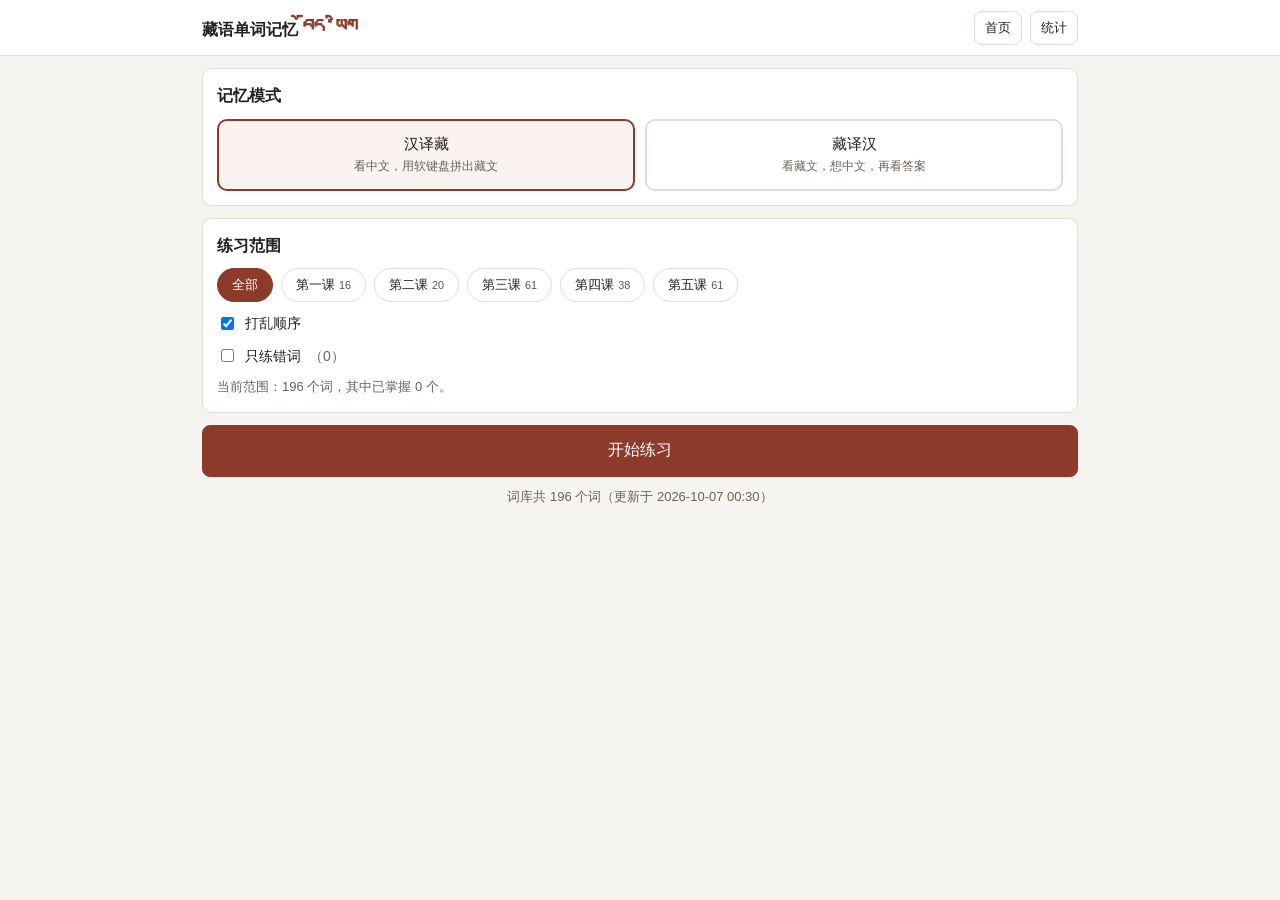
==== docs/index.html @ 29691b26 "基字键盘改为水平居中 四个一组的列宽有上限（88px），宽屏上排不满一行，靠左会让整块偏在一角。 改成 justify-content: center。  手机窄屏上四列本来就会撑满容器，居中不产生效" ====
<!DOCTYPE html>
<html lang="zh-CN">
<head>
<meta charset="UTF-8">
<meta name="viewport" content="width=device-width, initial-scale=1.0, viewport-fit=cover">
<meta name="color-scheme" content="light dark">
<title>藏语单词记忆</title>
<!--
  藏语单词记忆 —— 单文件离线应用
  ==============================

  * 纯离线：不请求任何外部资源，双击本文件即可用
  * 词库内嵌在下面那段 id 为 wordbank 的 JSON 里
  * 学习进度存在 localStorage（键名 zwjy-memory:v1）

  词库不要手改，用同目录的 update_wordbank.py 生成：
      python update_wordbank.py 期中词汇库.json

  注意：这段注释里刻意不写出 script 标签的字面样子，
  否则解析 HTML 的脚本（比如更新工具、测试脚手架）会把它当成真的标签。
-->
<style>
/* ==========================================================================
   主题变量
   ========================================================================== */
:root {
  --accent: #8c3b2b;
  --accent-soft: #b9614c;
  --accent-bg: #fbf3ef;
  --ink: #23201d;
  --ink-soft: #6b6259;
  --line: #e2dcd4;
  --bg: #f6f4f0;
  --card: #ffffff;
  --ok: #2f7a4d;
  --ok-bg: #eaf6ee;
  --err: #b3261e;
  --err-bg: #fdecea;
  --warn: #9a6a00;
  --warn-bg: #fdf4e0;
  --tibetan-font: "Microsoft Himalaya", "Noto Sans Tibetan", "Jomolhari",
    "Kailasa", "Tibetan Machine Uni", serif;
}

* { box-sizing: border-box; -webkit-tap-highlight-color: transparent; }

body {
  margin: 0;
  background: var(--bg);
  color: var(--ink);
  font-family: "Microsoft YaHei", "PingFang SC", "Hiragino Sans GB", "Segoe UI", sans-serif;
  font-size: 15px;
  line-height: 1.6;
  padding-bottom: env(safe-area-inset-bottom);
}

.wrap { max-width: 900px; margin: 0 auto; padding: 0 12px; }

/* ---------------------------------------------------------------- 顶栏 */
header {
  background: var(--card);
  border-bottom: 1px solid var(--line);
  position: sticky;
  top: 0;
  z-index: 10;
}
.head-inner {
  display: flex;
  align-items: center;
  justify-content: space-between;
  gap: 8px;
  padding: 10px 12px;
}
.brand { font-weight: 700; font-size: 16px; }
.brand span { font-family: var(--tibetan-font); font-size: 22px; color: var(--accent); }

/* ---------------------------------------------------------------- 通用 */
.card {
  background: var(--card);
  border: 1px solid var(--line);
  border-radius: 10px;
  padding: 14px;
  margin-bottom: 12px;
}
.btn {
  display: inline-flex;
  align-items: center;
  justify-content: center;
  gap: 6px;
  border: 1px solid var(--line);
  background: var(--card);
  color: var(--ink);
  border-radius: 8px;
  padding: 9px 14px;
  font-size: 14px;
  font-family: inherit;
  cursor: pointer;
  min-height: 42px;              /* 手机上要够大才好点 */
}
.btn:active { transform: scale(0.97); }
.btn-primary { background: var(--accent); border-color: var(--accent); color: #fff; }
.btn-primary:active { background: #7a3225; }
.btn-ok { background: var(--ok); border-color: var(--ok); color: #fff; }
.btn-err { background: var(--err); border-color: var(--err); color: #fff; }
.btn-sm { padding: 5px 10px; min-height: 34px; font-size: 13px; }
.btn:disabled { opacity: .4; cursor: not-allowed; }
.btn:disabled:active { transform: none; }
.row { display: flex; gap: 8px; flex-wrap: wrap; }
.muted { color: var(--ink-soft); }
.hint { font-size: 13px; color: var(--ink-soft); }
h2 { font-size: 16px; margin: 0 0 10px; }
h3 { font-size: 14px; margin: 16px 0 8px; color: var(--ink-soft); }
.hidden { display: none !important; }

/* 藏文显示。字号要大：藏文字体为了容纳多层堆叠，单字只占字身四成左右 */
.tib {
  font-family: var(--tibetan-font);
  line-height: 1.5;
  font-weight: 600;
}

/* ---------------------------------------------------------------- 首页 */
.mode-pick { display: grid; grid-template-columns: 1fr 1fr; gap: 10px; }
.mode-btn {
  border: 2px solid var(--line);
  background: var(--card);
  border-radius: 10px;
  padding: 14px 10px;
  cursor: pointer;
  font-family: inherit;
  font-size: 15px;
  color: var(--ink);
  text-align: center;
}
.mode-btn.on { border-color: var(--accent); background: var(--accent-bg); }
.mode-btn small { display: block; font-size: 12px; color: var(--ink-soft); margin-top: 4px; }

.tag-list { display: flex; flex-wrap: wrap; gap: 8px; }
.tag-btn {
  border: 1px solid var(--line);
  background: var(--card);
  border-radius: 999px;
  padding: 7px 14px;
  font-size: 13px;
  font-family: inherit;
  cursor: pointer;
  color: var(--ink);
}
.tag-btn.on { background: var(--accent); border-color: var(--accent); color: #fff; }
.tag-btn small { opacity: .75; margin-left: 4px; }

.switch { display: flex; align-items: center; gap: 8px; font-size: 14px; margin: 10px 0; }
.switch input { width: auto; }

/* ---------------------------------------------------------------- 答题 */
.q-head { display: flex; justify-content: space-between; font-size: 13px; color: var(--ink-soft); }
.bar { height: 6px; background: var(--line); border-radius: 3px; overflow: hidden; margin: 6px 0 14px; }
.bar > i { display: block; height: 100%; background: var(--accent); transition: width .25s; }

.prompt { text-align: center; padding: 18px 8px; }
.prompt .zh { font-size: 30px; font-weight: 700; letter-spacing: 2px; }
.prompt .bo { font-family: var(--tibetan-font); font-size: 52px; font-weight: 600; }

.answer-box {
  border: 1px solid var(--line);
  border-radius: 10px;
  background: var(--card);
  min-height: 66px;
  padding: 10px 12px;
  display: flex;
  align-items: center;
  justify-content: center;
  font-family: var(--tibetan-font);
  font-size: 34px;
  font-weight: 600;
  word-break: break-all;
}
.answer-box.empty { color: var(--ink-soft); font-family: inherit; font-size: 14px; font-weight: 400; }

/* 藏译汉：输入中文释义 */
.meaning-input {
  width: 100%;
  margin-top: 10px;
  font-family: inherit;
  font-size: 20px;
  padding: 12px 14px;
  border: 1px solid var(--line);
  border-radius: 10px;
  background: var(--card);
  color: var(--ink);
  min-height: 52px;
}
.meaning-input:focus { outline: 2px solid rgba(140, 59, 43, .18); border-color: var(--accent-soft); }

/* ---------------------------------------------------------------- 软键盘 */
.kb-preview-row {
  display: flex;
  align-items: center;
  justify-content: space-between;
  gap: 8px;
  margin-bottom: 8px;
}
.kb-preview {
  font-family: var(--tibetan-font);
  font-size: 28px;
  font-weight: 600;
  color: var(--accent);
  min-height: 36px;
}
.kb-tabs { display: flex; gap: 6px; flex-wrap: wrap; margin-bottom: 8px; }
.kb-tab {
  border: 1px solid var(--line);
  background: var(--card);
  border-radius: 999px;
  padding: 5px 11px;
  font-size: 13px;
  font-family: inherit;
  cursor: pointer;
  color: var(--ink);
  display: inline-flex;
  align-items: center;
  gap: 4px;
}
.kb-tab.on { background: var(--accent-bg); border-color: var(--accent-soft); color: var(--accent); }
.kb-tab .set {
  font-family: var(--tibetan-font);
  font-size: 17px;
  font-weight: 600;
}
.kb-tab .set.none { font-family: inherit; font-size: 11px; color: var(--ink-soft); }

.kb-keys {
  display: grid;
  grid-template-columns: repeat(auto-fill, minmax(46px, 1fr));
  gap: 6px;
}

/* 基字按藏语启蒙课本的排法：四个一组、七组半（4×7 + 2 = 30）。
   顺序在 ROOTS 里本来就是传统顺序，这里只是把列数**钉死在 4** ——
   用 auto-fill 的话手机上会变成六七个一行，就不是课本上那张表了。
   上限 88px 是防止宽屏上四个按钮被拉得过宽、失去表格的样子。 */
.kb-keys.roots {
  grid-template-columns: repeat(4, minmax(46px, 88px));
  /* 居中：列宽有上限，宽屏上四列排不满一行，靠左会显得整块偏在一角 */
  justify-content: center;
}
.key {
  border: 1px solid var(--line);
  background: var(--card);
  border-radius: 8px;
  min-height: 46px;
  font-size: 15px;
  font-family: inherit;
  cursor: pointer;
  color: var(--ink);
  display: flex;
  align-items: center;
  justify-content: center;
  padding: 2px;
}
.key.bo { font-family: var(--tibetan-font); font-size: 26px; font-weight: 600; }
.key.on { background: var(--accent); border-color: var(--accent); color: #fff; }
.key:active { transform: scale(0.95); }

/* ---------------------------------------------------------------- 反馈 */
.feedback { border-radius: 10px; padding: 12px 14px; margin-bottom: 12px; }
.feedback.ok { background: var(--ok-bg); border: 1px solid #c8e6d3; }
.feedback.err { background: var(--err-bg); border: 1px solid #f5c9c5; }
.fb-title { font-weight: 700; margin-bottom: 6px; }
.feedback.ok .fb-title { color: var(--ok); }
.feedback.err .fb-title { color: var(--err); }
.diff { font-family: var(--tibetan-font); font-size: 30px; font-weight: 600; word-break: break-all; }
.diff .c-ok { color: var(--ok); }
.diff .c-bad { color: var(--err); }
.diff .c-miss { color: var(--err); opacity: .45; }
.breakdown { font-size: 13px; color: var(--ink-soft); margin-top: 6px; }
.breakdown b { font-family: var(--tibetan-font); font-size: 18px; color: var(--ink); }

/* ---------------------------------------------------------------- 统计 */
.stat-grid { display: grid; grid-template-columns: repeat(auto-fit, minmax(96px, 1fr)); gap: 10px; }
.stat { background: var(--accent-bg); border-radius: 9px; padding: 10px; text-align: center; }
.stat b { display: block; font-size: 22px; color: var(--accent); }
.stat span { font-size: 12px; color: var(--ink-soft); }

.tag-row { display: flex; align-items: center; gap: 10px; padding: 7px 0; border-bottom: 1px solid var(--line); }
.tag-row:last-child { border-bottom: none; }
.tag-row .name { flex: 1; }
.tag-row .num { font-size: 13px; color: var(--ink-soft); white-space: nowrap; }
.mini-bar { height: 5px; background: var(--line); border-radius: 3px; overflow: hidden; margin-top: 4px; }
.mini-bar > i { display: block; height: 100%; background: var(--ok); }

.word-row {
  display: flex;
  align-items: center;
  justify-content: space-between;
  gap: 10px;
  padding: 8px 0;
  border-bottom: 1px solid var(--line);
}
.word-row:last-child { border-bottom: none; }
.word-row .bo { font-family: var(--tibetan-font); font-size: 24px; font-weight: 600; }
.word-row .zh { font-size: 13px; color: var(--ink-soft); }

/* ---------------------------------------------------------------- 宽屏 */
@media (min-width: 700px) {
  body { font-size: 16px; }
  .prompt .zh { font-size: 38px; }
  .prompt .bo { font-size: 64px; }
  .answer-box { font-size: 40px; }
  .kb-keys { grid-template-columns: repeat(auto-fill, minmax(54px, 1fr)); }
}
</style>
</head>
<body>

<header>
  <div class="head-inner wrap">
    <div class="brand">藏语单词记忆 <span>བོད་ཡིག</span></div>
    <div class="row">
      <button class="btn btn-sm" id="nav-home">首页</button>
      <button class="btn btn-sm" id="nav-stats">统计</button>
    </div>
  </div>
</header>

<main class="wrap" style="padding-top:12px; padding-bottom:40px;">

<!-- ================================================================ 首页 -->
<section id="screen-home">
  <div class="card">
    <h2>记忆模式</h2>
    <div class="mode-pick">
      <button class="mode-btn" data-mode="zh2bo">
        汉译藏
        <small>看中文，用软键盘拼出藏文</small>
      </button>
      <button class="mode-btn" data-mode="bo2zh">
        藏译汉
        <small>看藏文，想中文，再看答案</small>
      </button>
    </div>
  </div>

  <div class="card">
    <h2>练习范围</h2>
    <div class="tag-list" id="tag-list"></div>
    <label class="switch">
      <input type="checkbox" id="opt-shuffle" checked>
      打乱顺序
    </label>
    <label class="switch">
      <input type="checkbox" id="opt-only-missed">
      只练错词<span class="muted" id="missed-count"></span>
    </label>
    <div class="hint" id="range-summary"></div>
  </div>

  <button class="btn btn-primary" id="btn-start" style="width:100%; min-height:52px; font-size:16px;">
    开始练习
  </button>
  <div class="hint" id="bank-info" style="text-align:center; margin-top:10px;"></div>
</section>

<!-- ================================================================ 答题 -->
<section id="screen-quiz" class="hidden">
  <div class="q-head">
    <span id="quiz-progress"></span>
    <span id="quiz-mode"></span>
  </div>
  <div class="bar"><i id="quiz-bar"></i></div>

  <div class="card">
    <div class="prompt" id="prompt"></div>
    <div id="answer-area" class="hidden">
      <div class="answer-box empty" id="answer-box">用下面的软键盘拼出藏文</div>
      <div class="hidden" id="meaning-input-wrap">
        <input type="text" id="meaning-input" class="meaning-input"
               autocomplete="off" autocorrect="off" autocapitalize="off" spellcheck="false"
               placeholder="输入中文意思，写个大概就行">
      </div>
    </div>
    <div id="feedback-area" class="hidden"></div>
  </div>

  <!-- 汉译藏：软键盘 -->
  <div class="card hidden" id="keyboard-card">
    <div class="kb-preview-row">
      <div>
        <div class="hint">正在拼这个音节</div>
        <div class="kb-preview" id="kb-preview">—</div>
      </div>
      <button class="btn btn-sm" id="kb-reset-syl">清空本音节</button>
    </div>
    <div class="kb-tabs" id="kb-tabs"></div>
    <div class="kb-keys" id="kb-keys"></div>
    <div class="row" style="margin-top:10px;">
      <button class="btn btn-primary" id="kb-append" style="flex:1;">加入这个音节</button>
      <button class="btn" id="kb-back">退格</button>
      <button class="btn" id="kb-clear">全部清空</button>
    </div>
  </div>

  <div class="row" id="quiz-actions">
    <button class="btn btn-primary" id="btn-submit" style="flex:1;">检查</button>
    <button class="btn" id="btn-hint">提示</button>
    <button class="btn" id="btn-giveup">不会，看答案</button>
  </div>
  <div class="row hidden" id="quiz-actions-2">
    <button class="btn btn-primary" id="btn-next" style="flex:1;">下一个</button>
    <button class="btn hidden" id="btn-success" style="flex:1;">其实我答对了</button>
  </div>
</section>

<!-- ================================================================ 小结 -->
<section id="screen-summary" class="hidden">
  <div class="card">
    <h2 id="summary-title">这一轮结束了</h2>
    <div class="stat-grid" id="summary-stats"></div>
    <div class="row" style="margin-top:16px;">
      <button class="btn btn-primary" id="btn-again" style="flex:1;">再来一轮</button>
      <button class="btn" id="btn-to-stats">看统计</button>
    </div>
  </div>
  <div class="card" id="summary-missed-card">
    <h2>这一轮答错的</h2>
    <div id="summary-missed"></div>
  </div>
</section>

<!-- ================================================================ 统计 -->
<section id="screen-stats" class="hidden">
  <div class="card">
    <h2>总体进度</h2>
    <div class="stat-grid" id="stats-overview"></div>
  </div>
  <div class="card">
    <h2>按课统计</h2>
    <div id="stats-by-tag"></div>
  </div>
  <div class="card">
    <h2>错词本</h2>
    <div id="stats-missed"></div>
    <button class="btn" id="btn-clear-progress" style="margin-top:12px;">清空全部进度</button>
  </div>
</section>

</main>

<!-- 词库（由 update_wordbank.py 生成，不要手改） -->
<script type="application/json" id="wordbank" data-bank-id="期中词汇库" data-generated-at="2026-10-07 00:30" data-count="196">
[
 {
  "id": "5bf718ed62",
  "tibetan": "ཁ།",
  "meaning": "嘴，口",
  "tags": [
   "第一课"
  ],
  "autoJoin": true,
  "trailingShad": true,
  "components": [
   {
    "prefix": "",
    "superscript": "",
    "root": "ཁ",
    "subjoined": [],
    "vowel": "",
    "suffix": "",
    "suffix2": ""
   }
  ]
 },
 {
  "id": "736a9555e0",
  "tibetan": "ང།",
  "meaning": "我",
  "tags": [
   "第一课"
  ],
  "autoJoin": true,
  "trailingShad": true,
  "components": [
   {
    "prefix": "",
    "superscript": "",
    "root": "ང",
    "subjoined": [],
    "vowel": "",
    "suffix": "",
    "suffix2": ""
   }
  ]
 },
 {
  "id": "7ae4b7011a",
  "tibetan": "ཆ།",
  "meaning": "双，对",
  "tags": [
   "第一课"
  ],
  "autoJoin": true,
  "trailingShad": true,
  "components": [
   {
    "prefix": "",
    "superscript": "",
    "root": "ཆ",
    "subjoined": [],
    "vowel": "",
    "suffix": "",
    "suffix2": ""
   }
  ]
 },
 {
  "id": "40014c1ee2",
  "tibetan": "ཇ།",
  "meaning": "茶",
  "tags": [
   "第一课"
  ],
  "autoJoin": true,
  "trailingShad": true,
  "components": [
   {
    "prefix": "",
    "superscript": "",
    "root": "ཇ",
    "subjoined": [],
    "vowel": "",
    "suffix": "",
    "suffix2": ""
   }
  ]
 },
 {
  "id": "ea0ac8f655",
  "tibetan": "ཉ།",
  "meaning": "鱼",
  "tags": [
   "第一课"
  ],
  "autoJoin": true,
  "trailingShad": true,
  "components": [
   {
    "prefix": "",
    "superscript": "",
    "root": "ཉ",
    "subjoined": [],
    "vowel": "",
    "suffix": "",
    "suffix2": ""
   }
  ]
 },
 {
  "id": "5c4dbb41a5",
  "tibetan": "ན།",
  "meaning": "病、痛（动）",
  "tags": [
   "第一课"
  ],
  "autoJoin": true,
  "trailingShad": true,
  "components": [
   {
    "prefix": "",
    "superscript": "",
    "root": "ན",
    "subjoined": [],
    "vowel": "",
    "suffix": "",
    "suffix2": ""
   }
  ]
 },
 {
  "id": "df8bad2ddd",
  "tibetan": "པ་ཕ།",
  "meaning": "父亲",
  "tags": [
   "第一课"
  ],
  "autoJoin": true,
  "trailingShad": true,
  "components": [
   {
    "prefix": "",
    "superscript": "",
    "root": "པ",
    "subjoined": [],
    "vowel": "",
    "suffix": "",
    "suffix2": ""
   },
   {
    "prefix": "",
    "superscript": "",
    "root": "ཕ",
    "subjoined": [],
    "vowel": "",
    "suffix": "",
    "suffix2": ""
   }
  ]
 },
 {
  "id": "d8c0f1d761",
  "tibetan": "ཕ་མ།",
  "meaning": "父母",
  "tags": [
   "第一课"
  ],
  "autoJoin": true,
  "trailingShad": true,
  "components": [
   {
    "prefix": "",
    "superscript": "",
    "root": "ཕ",
    "subjoined": [],
    "vowel": "",
    "suffix": "",
    "suffix2": ""
   },
   {
    "prefix": "",
    "superscript": "",
    "root": "མ",
    "subjoined": [],
    "vowel": "",
    "suffix": "",
    "suffix2": ""
   }
  ]
 },
 {
  "id": "a1a237a759",
  "tibetan": "ཐ་མ།",
  "meaning": "最后",
  "tags": [
   "第一课"
  ],
  "autoJoin": true,
  "trailingShad": true,
  "components": [
   {
    "prefix": "",
    "superscript": "",
    "root": "ཐ",
    "subjoined": [],
    "vowel": "",
    "suffix": "",
    "suffix2": ""
   },
   {
    "prefix": "",
    "superscript": "",
    "root": "མ",
    "subjoined": [],
    "vowel": "",
    "suffix": "",
    "suffix2": ""
   }
  ]
 },
 {
  "id": "eab26d3e22",
  "tibetan": "ཐ་ན།",
  "meaning": "甚至",
  "tags": [
   "第一课"
  ],
  "autoJoin": true,
  "trailingShad": true,
  "components": [
   {
    "prefix": "",
    "superscript": "",
    "root": "ཐ",
    "subjoined": [],
    "vowel": "",
    "suffix": "",
    "suffix2": ""
   },
   {
    "prefix": "",
    "superscript": "",
    "root": "ན",
    "subjoined": [],
    "vowel": "",
    "suffix": "",
    "suffix2": ""
   }
  ]
 },
 {
  "id": "e4f25c0b1e",
  "tibetan": "ཀ་བ།",
  "meaning": "柱子",
  "tags": [
   "第一课"
  ],
  "autoJoin": true,
  "trailingShad": true,
  "components": [
   {
    "prefix": "",
    "superscript": "",
    "root": "ཀ",
    "subjoined": [],
    "vowel": "",
    "suffix": "",
    "suffix2": ""
   },
   {
    "prefix": "",
    "superscript": "",
    "root": "བ",
    "subjoined": [],
    "vowel": "",
    "suffix": "",
    "suffix2": ""
   }
  ]
 },
 {
  "id": "0b34aeb41f",
  "tibetan": "ཁ་བ།",
  "meaning": "雪",
  "tags": [
   "第一课"
  ],
  "autoJoin": true,
  "trailingShad": true,
  "components": [
   {
    "prefix": "",
    "superscript": "",
    "root": "ཁ",
    "subjoined": [],
    "vowel": "",
    "suffix": "",
    "suffix2": ""
   },
   {
    "prefix": "",
    "superscript": "",
    "root": "བ",
    "subjoined": [],
    "vowel": "",
    "suffix": "",
    "suffix2": ""
   }
  ]
 },
 {
  "id": "6c37b70789",
  "tibetan": "ཐ་མ་ཁ།",
  "meaning": "香烟",
  "tags": [
   "第一课"
  ],
  "autoJoin": true,
  "trailingShad": true,
  "components": [
   {
    "prefix": "",
    "superscript": "",
    "root": "ཐ",
    "subjoined": [],
    "vowel": "",
    "suffix": "",
    "suffix2": ""
   },
   {
    "prefix": "",
    "superscript": "",
    "root": "མ",
    "subjoined": [],
    "vowel": "",
    "suffix": "",
    "suffix2": ""
   },
   {
    "prefix": "",
    "superscript": "",
    "root": "ཁ",
    "subjoined": [],
    "vowel": "",
    "suffix": "",
    "suffix2": ""
   }
  ]
 },
 {
  "id": "05802b517a",
  "tibetan": "ན་ཁ།",
  "meaning": "草坪",
  "tags": [
   "第一课"
  ],
  "autoJoin": true,
  "trailingShad": true,
  "components": [
   {
    "prefix": "",
    "superscript": "",
    "root": "ན",
    "subjoined": [],
    "vowel": "",
    "suffix": "",
    "suffix2": ""
   },
   {
    "prefix": "",
    "superscript": "",
    "root": "ཁ",
    "subjoined": [],
    "vowel": "",
    "suffix": "",
    "suffix2": ""
   }
  ]
 },
 {
  "id": "6f4a5532a4",
  "tibetan": "ད་ཆ།",
  "meaning": "最近",
  "tags": [
   "第一课"
  ],
  "autoJoin": true,
  "trailingShad": true,
  "components": [
   {
    "prefix": "",
    "superscript": "",
    "root": "ད",
    "subjoined": [],
    "vowel": "",
    "suffix": "",
    "suffix2": ""
   },
   {
    "prefix": "",
    "superscript": "",
    "root": "ཆ",
    "subjoined": [],
    "vowel": "",
    "suffix": "",
    "suffix2": ""
   }
  ]
 },
 {
  "id": "c126dee4aa",
  "tibetan": "ཉ་ག།",
  "meaning": "藏两",
  "tags": [
   "第一课"
  ],
  "autoJoin": true,
  "trailingShad": true,
  "components": [
   {
    "prefix": "",
    "superscript": "",
    "root": "ཉ",
    "subjoined": [],
    "vowel": "",
    "suffix": "",
    "suffix2": ""
   },
   {
    "prefix": "",
    "superscript": "",
    "root": "ག",
    "subjoined": [],
    "vowel": "",
    "suffix": "",
    "suffix2": ""
   }
  ]
 },
 {
  "id": "b8ceeab1ee",
  "tibetan": "ཚ།",
  "meaning": "热",
  "tags": [
   "第二课"
  ],
  "autoJoin": true,
  "trailingShad": true,
  "components": [
   {
    "prefix": "",
    "superscript": "",
    "root": "ཚ",
    "subjoined": [],
    "vowel": "",
    "suffix": "",
    "suffix2": ""
   }
  ]
 },
 {
  "id": "53892ed576",
  "tibetan": "ཝ།",
  "meaning": "狐狸",
  "tags": [
   "第二课"
  ],
  "autoJoin": true,
  "trailingShad": true,
  "components": [
   {
    "prefix": "",
    "superscript": "",
    "root": "ཝ",
    "subjoined": [],
    "vowel": "",
    "suffix": "",
    "suffix2": ""
   }
  ]
 },
 {
  "id": "a345e2dbae",
  "tibetan": "ཟ།",
  "meaning": "吃（现）",
  "tags": [
   "第二课"
  ],
  "autoJoin": true,
  "trailingShad": true,
  "components": [
   {
    "prefix": "",
    "superscript": "",
    "root": "ཟ",
    "subjoined": [],
    "vowel": "",
    "suffix": "",
    "suffix2": ""
   }
  ]
 },
 {
  "id": "b5a5b362ab",
  "tibetan": "ཡ།",
  "meaning": "单的",
  "tags": [
   "第二课"
  ],
  "autoJoin": true,
  "trailingShad": true,
  "components": [
   {
    "prefix": "",
    "superscript": "",
    "root": "ཡ",
    "subjoined": [],
    "vowel": "",
    "suffix": "",
    "suffix2": ""
   }
  ]
 },
 {
  "id": "e9b1e3afb5",
  "tibetan": "ན་ཚ།",
  "meaning": "病",
  "tags": [
   "第二课"
  ],
  "autoJoin": true,
  "trailingShad": true,
  "components": [
   {
    "prefix": "",
    "superscript": "",
    "root": "ན",
    "subjoined": [],
    "vowel": "",
    "suffix": "",
    "suffix2": ""
   },
   {
    "prefix": "",
    "superscript": "",
    "root": "ཚ",
    "subjoined": [],
    "vowel": "",
    "suffix": "",
    "suffix2": ""
   }
  ]
 },
 {
  "id": "7b7b6b84a5",
  "tibetan": "ཟ་མ།",
  "meaning": "饭",
  "tags": [
   "第二课"
  ],
  "autoJoin": true,
  "trailingShad": true,
  "components": [
   {
    "prefix": "",
    "superscript": "",
    "root": "ཟ",
    "subjoined": [],
    "vowel": "",
    "suffix": "",
    "suffix2": ""
   },
   {
    "prefix": "",
    "superscript": "",
    "root": "མ",
    "subjoined": [],
    "vowel": "",
    "suffix": "",
    "suffix2": ""
   }
  ]
 },
 {
  "id": "75620717b5",
  "tibetan": "ཉ་པ།",
  "meaning": "渔民",
  "tags": [
   "第二课"
  ],
  "autoJoin": true,
  "trailingShad": true,
  "components": [
   {
    "prefix": "",
    "superscript": "",
    "root": "ཉ",
    "subjoined": [],
    "vowel": "",
    "suffix": "",
    "suffix2": ""
   },
   {
    "prefix": "",
    "superscript": "",
    "root": "པ",
    "subjoined": [],
    "vowel": "",
    "suffix": "",
    "suffix2": ""
   }
  ]
 },
 {
  "id": "6e69994cf2",
  "tibetan": "ར།",
  "meaning": "山羊",
  "tags": [
   "第二课"
  ],
  "autoJoin": true,
  "trailingShad": true,
  "components": [
   {
    "prefix": "",
    "superscript": "",
    "root": "ར",
    "subjoined": [],
    "vowel": "",
    "suffix": "",
    "suffix2": ""
   }
  ]
 },
 {
  "id": "cd894f3e87",
  "tibetan": "ཤ།",
  "meaning": "肉",
  "tags": [
   "第二课"
  ],
  "autoJoin": true,
  "trailingShad": true,
  "components": [
   {
    "prefix": "",
    "superscript": "",
    "root": "ཤ",
    "subjoined": [],
    "vowel": "",
    "suffix": "",
    "suffix2": ""
   }
  ]
 },
 {
  "id": "218827371b",
  "tibetan": "ས།",
  "meaning": "地、土",
  "tags": [
   "第二课"
  ],
  "autoJoin": true,
  "trailingShad": true,
  "components": [
   {
    "prefix": "",
    "superscript": "",
    "root": "ས",
    "subjoined": [],
    "vowel": "",
    "suffix": "",
    "suffix2": ""
   }
  ]
 },
 {
  "id": "bbecf31903",
  "tibetan": "ཚྭ་ལ།",
  "meaning": "硼砂",
  "tags": [
   "第二课"
  ],
  "autoJoin": true,
  "trailingShad": true,
  "components": [
   {
    "prefix": "",
    "superscript": "",
    "root": "ཚ",
    "subjoined": [
     "ཝ"
    ],
    "vowel": "",
    "suffix": "",
    "suffix2": ""
   },
   {
    "prefix": "",
    "superscript": "",
    "root": "ལ",
    "subjoined": [],
    "vowel": "",
    "suffix": "",
    "suffix2": ""
   }
  ]
 },
 {
  "id": "67555e54bb",
  "tibetan": "ཞ་ར།",
  "meaning": "盲人",
  "tags": [
   "第二课"
  ],
  "autoJoin": true,
  "trailingShad": true,
  "components": [
   {
    "prefix": "",
    "superscript": "",
    "root": "ཞ",
    "subjoined": [],
    "vowel": "",
    "suffix": "",
    "suffix2": ""
   },
   {
    "prefix": "",
    "superscript": "",
    "root": "ར",
    "subjoined": [],
    "vowel": "",
    "suffix": "",
    "suffix2": ""
   }
  ]
 },
 {
  "id": "b0a5a09f9c",
  "tibetan": "ཞ་ལ།",
  "meaning": "泥墙灰",
  "tags": [
   "第二课"
  ],
  "autoJoin": true,
  "trailingShad": true,
  "components": [
   {
    "prefix": "",
    "superscript": "",
    "root": "ཞ",
    "subjoined": [],
    "vowel": "",
    "suffix": "",
    "suffix2": ""
   },
   {
    "prefix": "",
    "superscript": "",
    "root": "ལ",
    "subjoined": [],
    "vowel": "",
    "suffix": "",
    "suffix2": ""
   }
  ]
 },
 {
  "id": "b3fdc79328",
  "tibetan": "ལ་ཁ།",
  "meaning": "山顶、山口",
  "tags": [
   "第二课"
  ],
  "autoJoin": true,
  "trailingShad": true,
  "components": [
   {
    "prefix": "",
    "superscript": "",
    "root": "ལ",
    "subjoined": [],
    "vowel": "",
    "suffix": "",
    "suffix2": ""
   },
   {
    "prefix": "",
    "superscript": "",
    "root": "ཁ",
    "subjoined": [],
    "vowel": "",
    "suffix": "",
    "suffix2": ""
   }
  ]
 },
 {
  "id": "5e1379a322",
  "tibetan": "ལ་ཆ།",
  "meaning": "紫胶",
  "tags": [
   "第二课"
  ],
  "autoJoin": true,
  "trailingShad": true,
  "components": [
   {
    "prefix": "",
    "superscript": "",
    "root": "ལ",
    "subjoined": [],
    "vowel": "",
    "suffix": "",
    "suffix2": ""
   },
   {
    "prefix": "",
    "superscript": "",
    "root": "ཆ",
    "subjoined": [],
    "vowel": "",
    "suffix": "",
    "suffix2": ""
   }
  ]
 },
 {
  "id": "fefa96f4cb",
  "tibetan": "ས་ཆ།",
  "meaning": "地方",
  "tags": [
   "第二课"
  ],
  "autoJoin": true,
  "trailingShad": true,
  "components": [
   {
    "prefix": "",
    "superscript": "",
    "root": "ས",
    "subjoined": [],
    "vowel": "",
    "suffix": "",
    "suffix2": ""
   },
   {
    "prefix": "",
    "superscript": "",
    "root": "ཆ",
    "subjoined": [],
    "vowel": "",
    "suffix": "",
    "suffix2": ""
   }
  ]
 },
 {
  "id": "882ba7ea81",
  "tibetan": "ར་ཤ།",
  "meaning": "山羊肉",
  "tags": [
   "第二课"
  ],
  "autoJoin": true,
  "trailingShad": true,
  "components": [
   {
    "prefix": "",
    "superscript": "",
    "root": "ར",
    "subjoined": [],
    "vowel": "",
    "suffix": "",
    "suffix2": ""
   },
   {
    "prefix": "",
    "superscript": "",
    "root": "ཤ",
    "subjoined": [],
    "vowel": "",
    "suffix": "",
    "suffix2": ""
   }
  ]
 },
 {
  "id": "20b3db3d92",
  "tibetan": "ཨ་ཕ།",
  "meaning": "爸爸",
  "tags": [
   "第二课"
  ],
  "autoJoin": true,
  "trailingShad": true,
  "components": [
   {
    "prefix": "",
    "superscript": "",
    "root": "ཨ",
    "subjoined": [],
    "vowel": "",
    "suffix": "",
    "suffix2": ""
   },
   {
    "prefix": "",
    "superscript": "",
    "root": "ཕ",
    "subjoined": [],
    "vowel": "",
    "suffix": "",
    "suffix2": ""
   }
  ]
 },
 {
  "id": "cbbbff6992",
  "tibetan": "ཨ་མ།",
  "meaning": "妈妈",
  "tags": [
   "第二课"
  ],
  "autoJoin": true,
  "trailingShad": true,
  "components": [
   {
    "prefix": "",
    "superscript": "",
    "root": "ཨ",
    "subjoined": [],
    "vowel": "",
    "suffix": "",
    "suffix2": ""
   },
   {
    "prefix": "",
    "superscript": "",
    "root": "མ",
    "subjoined": [],
    "vowel": "",
    "suffix": "",
    "suffix2": ""
   }
  ]
 },
 {
  "id": "c3bf530fb1",
  "tibetan": "ཉ་ཤ།",
  "meaning": "鱼肉",
  "tags": [
   "第二课"
  ],
  "autoJoin": true,
  "trailingShad": true,
  "components": [
   {
    "prefix": "",
    "superscript": "",
    "root": "ཉ",
    "subjoined": [],
    "vowel": "",
    "suffix": "",
    "suffix2": ""
   },
   {
    "prefix": "",
    "superscript": "",
    "root": "ཤ",
    "subjoined": [],
    "vowel": "",
    "suffix": "",
    "suffix2": ""
   }
  ]
 },
 {
  "id": "31bb412630",
  "tibetan": "ཁོ།",
  "meaning": "他",
  "tags": [
   "第三课"
  ],
  "autoJoin": true,
  "trailingShad": true,
  "components": [
   {
    "prefix": "",
    "superscript": "",
    "root": "ཁ",
    "subjoined": [],
    "vowel": "ོ",
    "suffix": "",
    "suffix2": ""
   }
  ]
 },
 {
  "id": "8dad0ce7de",
  "tibetan": "གོ།",
  "meaning": "听到",
  "tags": [
   "第三课"
  ],
  "autoJoin": true,
  "trailingShad": true,
  "components": [
   {
    "prefix": "",
    "superscript": "",
    "root": "ག",
    "subjoined": [],
    "vowel": "ོ",
    "suffix": "",
    "suffix2": ""
   }
  ]
 },
 {
  "id": "25205d1b84",
  "tibetan": "ངུ།",
  "meaning": "哭（现、未）",
  "tags": [
   "第三课"
  ],
  "autoJoin": true,
  "trailingShad": true,
  "components": [
   {
    "prefix": "",
    "superscript": "",
    "root": "ང",
    "subjoined": [],
    "vowel": "ུ",
    "suffix": "",
    "suffix2": ""
   }
  ]
 },
 {
  "id": "d09165c076",
  "tibetan": "ཆུ།",
  "meaning": "水、河",
  "tags": [
   "第三课"
  ],
  "autoJoin": true,
  "trailingShad": true,
  "components": [
   {
    "prefix": "",
    "superscript": "",
    "root": "ཆ",
    "subjoined": [],
    "vowel": "ུ",
    "suffix": "",
    "suffix2": ""
   }
  ]
 },
 {
  "id": "de0280bd63",
  "tibetan": "ངོ།",
  "meaning": "脸",
  "tags": [
   "第三课"
  ],
  "autoJoin": true,
  "trailingShad": true,
  "components": [
   {
    "prefix": "",
    "superscript": "",
    "root": "ང",
    "subjoined": [],
    "vowel": "ོ",
    "suffix": "",
    "suffix2": ""
   }
  ]
 },
 {
  "id": "c709130786",
  "tibetan": "ཉོ།",
  "meaning": "买（现、未）",
  "tags": [
   "第三课"
  ],
  "autoJoin": true,
  "trailingShad": true,
  "components": [
   {
    "prefix": "",
    "superscript": "",
    "root": "ཉ",
    "subjoined": [],
    "vowel": "ོ",
    "suffix": "",
    "suffix2": ""
   }
  ]
 },
 {
  "id": "9a50c0537c",
  "tibetan": "ཐོ།",
  "meaning": "单子、记录",
  "tags": [
   "第三课"
  ],
  "autoJoin": true,
  "trailingShad": true,
  "components": [
   {
    "prefix": "",
    "superscript": "",
    "root": "ཐ",
    "subjoined": [],
    "vowel": "ོ",
    "suffix": "",
    "suffix2": ""
   }
  ]
 },
 {
  "id": "1d230832ad",
  "tibetan": "དེ།",
  "meaning": "那、那个",
  "tags": [
   "第三课"
  ],
  "autoJoin": true,
  "trailingShad": true,
  "components": [
   {
    "prefix": "",
    "superscript": "",
    "root": "ད",
    "subjoined": [],
    "vowel": "ེ",
    "suffix": "",
    "suffix2": ""
   }
  ]
 },
 {
  "id": "956f565f63",
  "tibetan": "ཕུ།",
  "meaning": "气",
  "tags": [
   "第三课"
  ],
  "autoJoin": true,
  "trailingShad": true,
  "components": [
   {
    "prefix": "",
    "superscript": "",
    "root": "ཕ",
    "subjoined": [],
    "vowel": "ུ",
    "suffix": "",
    "suffix2": ""
   }
  ]
 },
 {
  "id": "ccd7ada9d9",
  "tibetan": "ཕོ།",
  "meaning": "男、公",
  "tags": [
   "第三课"
  ],
  "autoJoin": true,
  "trailingShad": true,
  "components": [
   {
    "prefix": "",
    "superscript": "",
    "root": "ཕ",
    "subjoined": [],
    "vowel": "ོ",
    "suffix": "",
    "suffix2": ""
   }
  ]
 },
 {
  "id": "ebf43673bd",
  "tibetan": "མོ།",
  "meaning": "女、母",
  "tags": [
   "第三课"
  ],
  "autoJoin": true,
  "trailingShad": true,
  "components": [
   {
    "prefix": "",
    "superscript": "",
    "root": "མ",
    "subjoined": [],
    "vowel": "ོ",
    "suffix": "",
    "suffix2": ""
   }
  ]
 },
 {
  "id": "edc9a56f08",
  "tibetan": "བུ།",
  "meaning": "男孩",
  "tags": [
   "第三课"
  ],
  "autoJoin": true,
  "trailingShad": true,
  "components": [
   {
    "prefix": "",
    "superscript": "",
    "root": "བ",
    "subjoined": [],
    "vowel": "ུ",
    "suffix": "",
    "suffix2": ""
   }
  ]
 },
 {
  "id": "d63116fdf9",
  "tibetan": "མི།",
  "meaning": "人",
  "tags": [
   "第三课"
  ],
  "autoJoin": true,
  "trailingShad": true,
  "components": [
   {
    "prefix": "",
    "superscript": "",
    "root": "མ",
    "subjoined": [],
    "vowel": "ི",
    "suffix": "",
    "suffix2": ""
   }
  ]
 },
 {
  "id": "2c21aa1e42",
  "tibetan": "མེ།",
  "meaning": "火",
  "tags": [
   "第三课"
  ],
  "autoJoin": true,
  "trailingShad": true,
  "components": [
   {
    "prefix": "",
    "superscript": "",
    "root": "མ",
    "subjoined": [],
    "vowel": "ེ",
    "suffix": "",
    "suffix2": ""
   }
  ]
 },
 {
  "id": "439dfece33",
  "tibetan": "ཞོ།",
  "meaning": "酸奶",
  "tags": [
   "第三课"
  ],
  "autoJoin": true,
  "trailingShad": true,
  "components": [
   {
    "prefix": "",
    "superscript": "",
    "root": "ཞ",
    "subjoined": [],
    "vowel": "ོ",
    "suffix": "",
    "suffix2": ""
   }
  ]
 },
 {
  "id": "8ec57a8a71",
  "tibetan": "ཟོ།",
  "meaning": "吃（命）",
  "tags": [
   "第三课"
  ],
  "autoJoin": true,
  "trailingShad": true,
  "components": [
   {
    "prefix": "",
    "superscript": "",
    "root": "ཟ",
    "subjoined": [],
    "vowel": "ོ",
    "suffix": "",
    "suffix2": ""
   }
  ]
 },
 {
  "id": "e694d9a0a6",
  "tibetan": "རི།",
  "meaning": "山",
  "tags": [
   "第三课"
  ],
  "autoJoin": true,
  "trailingShad": true,
  "components": [
   {
    "prefix": "",
    "superscript": "",
    "root": "ར",
    "subjoined": [],
    "vowel": "ི",
    "suffix": "",
    "suffix2": ""
   }
  ]
 },
 {
  "id": "5ec324f9d1",
  "tibetan": "རོ།",
  "meaning": "尸体",
  "tags": [
   "第三课"
  ],
  "autoJoin": true,
  "trailingShad": true,
  "components": [
   {
    "prefix": "",
    "superscript": "",
    "root": "ར",
    "subjoined": [],
    "vowel": "ོ",
    "suffix": "",
    "suffix2": ""
   }
  ]
 },
 {
  "id": "5ad349b018",
  "tibetan": "ལོ།",
  "meaning": "年、岁",
  "tags": [
   "第三课"
  ],
  "autoJoin": true,
  "trailingShad": true,
  "components": [
   {
    "prefix": "",
    "superscript": "",
    "root": "ལ",
    "subjoined": [],
    "vowel": "ོ",
    "suffix": "",
    "suffix2": ""
   }
  ]
 },
 {
  "id": "fd28a5cb39",
  "tibetan": "ཤི།",
  "meaning": "死",
  "tags": [
   "第三课"
  ],
  "autoJoin": true,
  "trailingShad": true,
  "components": [
   {
    "prefix": "",
    "superscript": "",
    "root": "ཤ",
    "subjoined": [],
    "vowel": "ི",
    "suffix": "",
    "suffix2": ""
   }
  ]
 },
 {
  "id": "0d830766fe",
  "tibetan": "སུ།",
  "meaning": "谁",
  "tags": [
   "第三课"
  ],
  "autoJoin": true,
  "trailingShad": true,
  "components": [
   {
    "prefix": "",
    "superscript": "",
    "root": "ས",
    "subjoined": [],
    "vowel": "ུ",
    "suffix": "",
    "suffix2": ""
   }
  ]
 },
 {
  "id": "e7f33f6836",
  "tibetan": "སོ།",
  "meaning": "牙齿",
  "tags": [
   "第三课"
  ],
  "autoJoin": true,
  "trailingShad": true,
  "components": [
   {
    "prefix": "",
    "superscript": "",
    "root": "ས",
    "subjoined": [],
    "vowel": "ོ",
    "suffix": "",
    "suffix2": ""
   }
  ]
 },
 {
  "id": "7d5f7fe45c",
  "tibetan": "ཆེ།",
  "meaning": "大",
  "tags": [
   "第三课"
  ],
  "autoJoin": true,
  "trailingShad": true,
  "components": [
   {
    "prefix": "",
    "superscript": "",
    "root": "ཆ",
    "subjoined": [],
    "vowel": "ེ",
    "suffix": "",
    "suffix2": ""
   }
  ]
 },
 {
  "id": "0ac7001aa9",
  "tibetan": "ཀོ་བ།",
  "meaning": "皮革",
  "tags": [
   "第三课"
  ],
  "autoJoin": true,
  "trailingShad": true,
  "components": [
   {
    "prefix": "",
    "superscript": "",
    "root": "ཀ",
    "subjoined": [],
    "vowel": "ོ",
    "suffix": "",
    "suffix2": ""
   },
   {
    "prefix": "",
    "superscript": "",
    "root": "བ",
    "subjoined": [],
    "vowel": "",
    "suffix": "",
    "suffix2": ""
   }
  ]
 },
 {
  "id": "696f6cf0a9",
  "tibetan": "ངུ་བ།",
  "meaning": "哭",
  "tags": [
   "第三课"
  ],
  "autoJoin": true,
  "trailingShad": true,
  "components": [
   {
    "prefix": "",
    "superscript": "",
    "root": "ང",
    "subjoined": [],
    "vowel": "ུ",
    "suffix": "",
    "suffix2": ""
   },
   {
    "prefix": "",
    "superscript": "",
    "root": "བ",
    "subjoined": [],
    "vowel": "",
    "suffix": "",
    "suffix2": ""
   }
  ]
 },
 {
  "id": "533f2d5e03",
  "tibetan": "ཉི་མ།",
  "meaning": "太阳、日",
  "tags": [
   "第三课"
  ],
  "autoJoin": true,
  "trailingShad": true,
  "components": [
   {
    "prefix": "",
    "superscript": "",
    "root": "ཉ",
    "subjoined": [],
    "vowel": "ི",
    "suffix": "",
    "suffix2": ""
   },
   {
    "prefix": "",
    "superscript": "",
    "root": "མ",
    "subjoined": [],
    "vowel": "",
    "suffix": "",
    "suffix2": ""
   }
  ]
 },
 {
  "id": "981ce21590",
  "tibetan": "ཐོ་བ།",
  "meaning": "锤",
  "tags": [
   "第三课"
  ],
  "autoJoin": true,
  "trailingShad": true,
  "components": [
   {
    "prefix": "",
    "superscript": "",
    "root": "ཐ",
    "subjoined": [],
    "vowel": "ོ",
    "suffix": "",
    "suffix2": ""
   },
   {
    "prefix": "",
    "superscript": "",
    "root": "བ",
    "subjoined": [],
    "vowel": "",
    "suffix": "",
    "suffix2": ""
   }
  ]
 },
 {
  "id": "50af866ef6",
  "tibetan": "དུ་བ།",
  "meaning": "烟",
  "tags": [
   "第三课"
  ],
  "autoJoin": true,
  "trailingShad": true,
  "components": [
   {
    "prefix": "",
    "superscript": "",
    "root": "ད",
    "subjoined": [],
    "vowel": "ུ",
    "suffix": "",
    "suffix2": ""
   },
   {
    "prefix": "",
    "superscript": "",
    "root": "བ",
    "subjoined": [],
    "vowel": "",
    "suffix": "",
    "suffix2": ""
   }
  ]
 },
 {
  "id": "f39b085022",
  "tibetan": "ཕོ་བ།",
  "meaning": "胃",
  "tags": [
   "第三课"
  ],
  "autoJoin": true,
  "trailingShad": true,
  "components": [
   {
    "prefix": "",
    "superscript": "",
    "root": "ཕ",
    "subjoined": [],
    "vowel": "ོ",
    "suffix": "",
    "suffix2": ""
   },
   {
    "prefix": "",
    "superscript": "",
    "root": "བ",
    "subjoined": [],
    "vowel": "",
    "suffix": "",
    "suffix2": ""
   }
  ]
 },
 {
  "id": "b8434e3f71",
  "tibetan": "ཨ་ཇོ།",
  "meaning": "哥哥",
  "tags": [
   "第三课"
  ],
  "autoJoin": true,
  "trailingShad": true,
  "components": [
   {
    "prefix": "",
    "superscript": "",
    "root": "ཨ",
    "subjoined": [],
    "vowel": "",
    "suffix": "",
    "suffix2": ""
   },
   {
    "prefix": "",
    "superscript": "",
    "root": "ཇ",
    "subjoined": [],
    "vowel": "ོ",
    "suffix": "",
    "suffix2": ""
   }
  ]
 },
 {
  "id": "0accae52bb",
  "tibetan": "ཆུ་བོ།",
  "meaning": "河",
  "tags": [
   "第三课"
  ],
  "autoJoin": true,
  "trailingShad": true,
  "components": [
   {
    "prefix": "",
    "superscript": "",
    "root": "ཆ",
    "subjoined": [],
    "vowel": "ུ",
    "suffix": "",
    "suffix2": ""
   },
   {
    "prefix": "",
    "superscript": "",
    "root": "བ",
    "subjoined": [],
    "vowel": "ོ",
    "suffix": "",
    "suffix2": ""
   }
  ]
 },
 {
  "id": "93582ba896",
  "tibetan": "ནེ་ཙོ།",
  "meaning": "鹦鹉",
  "tags": [
   "第三课"
  ],
  "autoJoin": true,
  "trailingShad": true,
  "components": [
   {
    "prefix": "",
    "superscript": "",
    "root": "ན",
    "subjoined": [],
    "vowel": "ེ",
    "suffix": "",
    "suffix2": ""
   },
   {
    "prefix": "",
    "superscript": "",
    "root": "ཙ",
    "subjoined": [],
    "vowel": "ོ",
    "suffix": "",
    "suffix2": ""
   }
  ]
 },
 {
  "id": "0e184450b7",
  "tibetan": "ཞི་མི།",
  "meaning": "猫",
  "tags": [
   "第三课"
  ],
  "autoJoin": true,
  "trailingShad": true,
  "components": [
   {
    "prefix": "",
    "superscript": "",
    "root": "ཞ",
    "subjoined": [],
    "vowel": "ི",
    "suffix": "",
    "suffix2": ""
   },
   {
    "prefix": "",
    "superscript": "",
    "root": "མ",
    "subjoined": [],
    "vowel": "ི",
    "suffix": "",
    "suffix2": ""
   }
  ]
 },
 {
  "id": "b534f50e23",
  "tibetan": "འོ་མ།",
  "meaning": "奶",
  "tags": [
   "第三课"
  ],
  "autoJoin": true,
  "trailingShad": true,
  "components": [
   {
    "prefix": "",
    "superscript": "",
    "root": "འ",
    "subjoined": [],
    "vowel": "ོ",
    "suffix": "",
    "suffix2": ""
   },
   {
    "prefix": "",
    "superscript": "",
    "root": "མ",
    "subjoined": [],
    "vowel": "",
    "suffix": "",
    "suffix2": ""
   }
  ]
 },
 {
  "id": "6ec6af28b0",
  "tibetan": "འོ་ཇ།",
  "meaning": "奶茶",
  "tags": [
   "第三课"
  ],
  "autoJoin": true,
  "trailingShad": true,
  "components": [
   {
    "prefix": "",
    "superscript": "",
    "root": "འ",
    "subjoined": [],
    "vowel": "ོ",
    "suffix": "",
    "suffix2": ""
   },
   {
    "prefix": "",
    "superscript": "",
    "root": "ཇ",
    "subjoined": [],
    "vowel": "",
    "suffix": "",
    "suffix2": ""
   }
  ]
 },
 {
  "id": "5bc3b7bd22",
  "tibetan": "ཟོ་བ།",
  "meaning": "木桶",
  "tags": [
   "第三课"
  ],
  "autoJoin": true,
  "trailingShad": true,
  "components": [
   {
    "prefix": "",
    "superscript": "",
    "root": "ཟ",
    "subjoined": [],
    "vowel": "ོ",
    "suffix": "",
    "suffix2": ""
   },
   {
    "prefix": "",
    "superscript": "",
    "root": "བ",
    "subjoined": [],
    "vowel": "",
    "suffix": "",
    "suffix2": ""
   }
  ]
 },
 {
  "id": "7b9b2756c1",
  "tibetan": "མུ་ཟི།",
  "meaning": "火柴",
  "tags": [
   "第三课"
  ],
  "autoJoin": true,
  "trailingShad": true,
  "components": [
   {
    "prefix": "",
    "superscript": "",
    "root": "མ",
    "subjoined": [],
    "vowel": "ུ",
    "suffix": "",
    "suffix2": ""
   },
   {
    "prefix": "",
    "superscript": "",
    "root": "ཟ",
    "subjoined": [],
    "vowel": "ི",
    "suffix": "",
    "suffix2": ""
   }
  ]
 },
 {
  "id": "1cb9f0f97c",
  "tibetan": "རི་བོ།",
  "meaning": "山",
  "tags": [
   "第三课"
  ],
  "autoJoin": true,
  "trailingShad": true,
  "components": [
   {
    "prefix": "",
    "superscript": "",
    "root": "ར",
    "subjoined": [],
    "vowel": "ི",
    "suffix": "",
    "suffix2": ""
   },
   {
    "prefix": "",
    "superscript": "",
    "root": "བ",
    "subjoined": [],
    "vowel": "ོ",
    "suffix": "",
    "suffix2": ""
   }
  ]
 },
 {
  "id": "2afcdebf98",
  "tibetan": "རི་ཆུ།",
  "meaning": "山水",
  "tags": [
   "第三课"
  ],
  "autoJoin": true,
  "trailingShad": true,
  "components": [
   {
    "prefix": "",
    "superscript": "",
    "root": "ར",
    "subjoined": [],
    "vowel": "ི",
    "suffix": "",
    "suffix2": ""
   },
   {
    "prefix": "",
    "superscript": "",
    "root": "ཆ",
    "subjoined": [],
    "vowel": "ུ",
    "suffix": "",
    "suffix2": ""
   }
  ]
 },
 {
  "id": "70001975ab",
  "tibetan": "ལུ་གུ།",
  "meaning": "羊羔",
  "tags": [
   "第三课"
  ],
  "autoJoin": true,
  "trailingShad": true,
  "components": [
   {
    "prefix": "",
    "superscript": "",
    "root": "ལ",
    "subjoined": [],
    "vowel": "ུ",
    "suffix": "",
    "suffix2": ""
   },
   {
    "prefix": "",
    "superscript": "",
    "root": "ག",
    "subjoined": [],
    "vowel": "ུ",
    "suffix": "",
    "suffix2": ""
   }
  ]
 },
 {
  "id": "321a2bb53f",
  "tibetan": "ཚ་རུ།",
  "meaning": "羊羔皮",
  "tags": [
   "第三课"
  ],
  "autoJoin": true,
  "trailingShad": true,
  "components": [
   {
    "prefix": "",
    "superscript": "",
    "root": "ཚ",
    "subjoined": [],
    "vowel": "",
    "suffix": "",
    "suffix2": ""
   },
   {
    "prefix": "",
    "superscript": "",
    "root": "ར",
    "subjoined": [],
    "vowel": "ུ",
    "suffix": "",
    "suffix2": ""
   }
  ]
 },
 {
  "id": "19de06dcfc",
  "tibetan": "མ་ཧེ།",
  "meaning": "水牛",
  "tags": [
   "第三课"
  ],
  "autoJoin": true,
  "trailingShad": true,
  "components": [
   {
    "prefix": "",
    "superscript": "",
    "root": "མ",
    "subjoined": [],
    "vowel": "",
    "suffix": "",
    "suffix2": ""
   },
   {
    "prefix": "",
    "superscript": "",
    "root": "ཧ",
    "subjoined": [],
    "vowel": "ེ",
    "suffix": "",
    "suffix2": ""
   }
  ]
 },
 {
  "id": "71102c95aa",
  "tibetan": "ཀུ་ཤུ།",
  "meaning": "苹果",
  "tags": [
   "第三课"
  ],
  "autoJoin": true,
  "trailingShad": true,
  "components": [
   {
    "prefix": "",
    "superscript": "",
    "root": "ཀ",
    "subjoined": [],
    "vowel": "ུ",
    "suffix": "",
    "suffix2": ""
   },
   {
    "prefix": "",
    "superscript": "",
    "root": "ཤ",
    "subjoined": [],
    "vowel": "ུ",
    "suffix": "",
    "suffix2": ""
   }
  ]
 },
 {
  "id": "d1ca051cac",
  "tibetan": "ཆུ་ཁ།",
  "meaning": "水边、河边",
  "tags": [
   "第三课"
  ],
  "autoJoin": true,
  "trailingShad": true,
  "components": [
   {
    "prefix": "",
    "superscript": "",
    "root": "ཆ",
    "subjoined": [],
    "vowel": "ུ",
    "suffix": "",
    "suffix2": ""
   },
   {
    "prefix": "",
    "superscript": "",
    "root": "ཁ",
    "subjoined": [],
    "vowel": "",
    "suffix": "",
    "suffix2": ""
   }
  ]
 },
 {
  "id": "3ec05a3121",
  "tibetan": "ད་ལོ།",
  "meaning": "今年",
  "tags": [
   "第三课"
  ],
  "autoJoin": true,
  "trailingShad": true,
  "components": [
   {
    "prefix": "",
    "superscript": "",
    "root": "ད",
    "subjoined": [],
    "vowel": "",
    "suffix": "",
    "suffix2": ""
   },
   {
    "prefix": "",
    "superscript": "",
    "root": "ལ",
    "subjoined": [],
    "vowel": "ོ",
    "suffix": "",
    "suffix2": ""
   }
  ]
 },
 {
  "id": "b2b526dd81",
  "tibetan": "པོ་ལོ།",
  "meaning": "球",
  "tags": [
   "第三课"
  ],
  "autoJoin": true,
  "trailingShad": true,
  "components": [
   {
    "prefix": "",
    "superscript": "",
    "root": "པ",
    "subjoined": [],
    "vowel": "ོ",
    "suffix": "",
    "suffix2": ""
   },
   {
    "prefix": "",
    "superscript": "",
    "root": "ལ",
    "subjoined": [],
    "vowel": "ོ",
    "suffix": "",
    "suffix2": ""
   }
  ]
 },
 {
  "id": "1f045856ce",
  "tibetan": "ག་རེ།",
  "meaning": "什么",
  "tags": [
   "第三课"
  ],
  "autoJoin": true,
  "trailingShad": true,
  "components": [
   {
    "prefix": "",
    "superscript": "",
    "root": "ག",
    "subjoined": [],
    "vowel": "",
    "suffix": "",
    "suffix2": ""
   },
   {
    "prefix": "",
    "superscript": "",
    "root": "ར",
    "subjoined": [],
    "vowel": "ེ",
    "suffix": "",
    "suffix2": ""
   }
  ]
 },
 {
  "id": "282221a2d8",
  "tibetan": "རི་མོ།",
  "meaning": "图案、画",
  "tags": [
   "第三课"
  ],
  "autoJoin": true,
  "trailingShad": true,
  "components": [
   {
    "prefix": "",
    "superscript": "",
    "root": "ར",
    "subjoined": [],
    "vowel": "ི",
    "suffix": "",
    "suffix2": ""
   },
   {
    "prefix": "",
    "superscript": "",
    "root": "མ",
    "subjoined": [],
    "vowel": "ོ",
    "suffix": "",
    "suffix2": ""
   }
  ]
 },
 {
  "id": "3fa2347d75",
  "tibetan": "བུ་མོ།",
  "meaning": "女孩儿",
  "tags": [
   "第三课"
  ],
  "autoJoin": true,
  "trailingShad": true,
  "components": [
   {
    "prefix": "",
    "superscript": "",
    "root": "བ",
    "subjoined": [],
    "vowel": "ུ",
    "suffix": "",
    "suffix2": ""
   },
   {
    "prefix": "",
    "superscript": "",
    "root": "མ",
    "subjoined": [],
    "vowel": "ོ",
    "suffix": "",
    "suffix2": ""
   }
  ]
 },
 {
  "id": "7813ac1ba7",
  "tibetan": "ཡི་གེ།",
  "meaning": "字、信",
  "tags": [
   "第三课"
  ],
  "autoJoin": true,
  "trailingShad": true,
  "components": [
   {
    "prefix": "",
    "superscript": "",
    "root": "ཡ",
    "subjoined": [],
    "vowel": "ི",
    "suffix": "",
    "suffix2": ""
   },
   {
    "prefix": "",
    "superscript": "",
    "root": "ག",
    "subjoined": [],
    "vowel": "ེ",
    "suffix": "",
    "suffix2": ""
   }
  ]
 },
 {
  "id": "681d97e15e",
  "tibetan": "མ་བུ།",
  "meaning": "母子",
  "tags": [
   "第三课"
  ],
  "autoJoin": true,
  "trailingShad": true,
  "components": [
   {
    "prefix": "",
    "superscript": "",
    "root": "མ",
    "subjoined": [],
    "vowel": "",
    "suffix": "",
    "suffix2": ""
   },
   {
    "prefix": "",
    "superscript": "",
    "root": "བ",
    "subjoined": [],
    "vowel": "ུ",
    "suffix": "",
    "suffix2": ""
   }
  ]
 },
 {
  "id": "9875648f2e",
  "tibetan": "རེ་བ།",
  "meaning": "希望（名）",
  "tags": [
   "第三课"
  ],
  "autoJoin": true,
  "trailingShad": true,
  "components": [
   {
    "prefix": "",
    "superscript": "",
    "root": "ར",
    "subjoined": [],
    "vowel": "ེ",
    "suffix": "",
    "suffix2": ""
   },
   {
    "prefix": "",
    "superscript": "",
    "root": "བ",
    "subjoined": [],
    "vowel": "",
    "suffix": "",
    "suffix2": ""
   }
  ]
 },
 {
  "id": "e8bcee7658",
  "tibetan": "འོ་ན།",
  "meaning": "那么",
  "tags": [
   "第三课"
  ],
  "autoJoin": true,
  "trailingShad": true,
  "components": [
   {
    "prefix": "",
    "superscript": "",
    "root": "འ",
    "subjoined": [],
    "vowel": "ོ",
    "suffix": "",
    "suffix2": ""
   },
   {
    "prefix": "",
    "superscript": "",
    "root": "ན",
    "subjoined": [],
    "vowel": "",
    "suffix": "",
    "suffix2": ""
   }
  ]
 },
 {
  "id": "b30a399f4b",
  "tibetan": "ཝ་མོ།",
  "meaning": "狐狸",
  "tags": [
   "第三课"
  ],
  "autoJoin": true,
  "trailingShad": true,
  "components": [
   {
    "prefix": "",
    "superscript": "",
    "root": "ཝ",
    "subjoined": [],
    "vowel": "",
    "suffix": "",
    "suffix2": ""
   },
   {
    "prefix": "",
    "superscript": "",
    "root": "མ",
    "subjoined": [],
    "vowel": "ོ",
    "suffix": "",
    "suffix2": ""
   }
  ]
 },
 {
  "id": "b89a4b0532",
  "tibetan": "ལོ་མ།",
  "meaning": "叶子",
  "tags": [
   "第三课"
  ],
  "autoJoin": true,
  "trailingShad": true,
  "components": [
   {
    "prefix": "",
    "superscript": "",
    "root": "ལ",
    "subjoined": [],
    "vowel": "ོ",
    "suffix": "",
    "suffix2": ""
   },
   {
    "prefix": "",
    "superscript": "",
    "root": "མ",
    "subjoined": [],
    "vowel": "",
    "suffix": "",
    "suffix2": ""
   }
  ]
 },
 {
  "id": "357febe2f1",
  "tibetan": "ཙི་ཙི།",
  "meaning": "老鼠",
  "tags": [
   "第三课"
  ],
  "autoJoin": true,
  "trailingShad": true,
  "components": [
   {
    "prefix": "",
    "superscript": "",
    "root": "ཙ",
    "subjoined": [],
    "vowel": "ི",
    "suffix": "",
    "suffix2": ""
   },
   {
    "prefix": "",
    "superscript": "",
    "root": "ཙ",
    "subjoined": [],
    "vowel": "ི",
    "suffix": "",
    "suffix2": ""
   }
  ]
 },
 {
  "id": "a045995466",
  "tibetan": "ང་ཚོ།",
  "meaning": "我们",
  "tags": [
   "第三课"
  ],
  "autoJoin": true,
  "trailingShad": true,
  "components": [
   {
    "prefix": "",
    "superscript": "",
    "root": "ང",
    "subjoined": [],
    "vowel": "",
    "suffix": "",
    "suffix2": ""
   },
   {
    "prefix": "",
    "superscript": "",
    "root": "ཚ",
    "subjoined": [],
    "vowel": "ོ",
    "suffix": "",
    "suffix2": ""
   }
  ]
 },
 {
  "id": "c5466c29ff",
  "tibetan": "ཁོ་ཚོ།",
  "meaning": "他们",
  "tags": [
   "第三课"
  ],
  "autoJoin": true,
  "trailingShad": true,
  "components": [
   {
    "prefix": "",
    "superscript": "",
    "root": "ཁ",
    "subjoined": [],
    "vowel": "ོ",
    "suffix": "",
    "suffix2": ""
   },
   {
    "prefix": "",
    "superscript": "",
    "root": "ཚ",
    "subjoined": [],
    "vowel": "ོ",
    "suffix": "",
    "suffix2": ""
   }
  ]
 },
 {
  "id": "e6542ebd6e",
  "tibetan": "ཉེ་པོ།",
  "meaning": "近",
  "tags": [
   "第三课"
  ],
  "autoJoin": true,
  "trailingShad": true,
  "components": [
   {
    "prefix": "",
    "superscript": "",
    "root": "ཉ",
    "subjoined": [],
    "vowel": "ེ",
    "suffix": "",
    "suffix2": ""
   },
   {
    "prefix": "",
    "superscript": "",
    "root": "པ",
    "subjoined": [],
    "vowel": "ོ",
    "suffix": "",
    "suffix2": ""
   }
  ]
 },
 {
  "id": "615f89fc70",
  "tibetan": "ཨ་ཁུ།",
  "meaning": "叔叔",
  "tags": [
   "第三课"
  ],
  "autoJoin": true,
  "trailingShad": true,
  "components": [
   {
    "prefix": "",
    "superscript": "",
    "root": "ཨ",
    "subjoined": [],
    "vowel": "",
    "suffix": "",
    "suffix2": ""
   },
   {
    "prefix": "",
    "superscript": "",
    "root": "ཁ",
    "subjoined": [],
    "vowel": "ུ",
    "suffix": "",
    "suffix2": ""
   }
  ]
 },
 {
  "id": "7126f41b0e",
  "tibetan": "དེ་ཚོ།",
  "meaning": "那些",
  "tags": [
   "第三课"
  ],
  "autoJoin": true,
  "trailingShad": true,
  "components": [
   {
    "prefix": "",
    "superscript": "",
    "root": "ད",
    "subjoined": [],
    "vowel": "ེ",
    "suffix": "",
    "suffix2": ""
   },
   {
    "prefix": "",
    "superscript": "",
    "root": "ཚ",
    "subjoined": [],
    "vowel": "ོ",
    "suffix": "",
    "suffix2": ""
   }
  ]
 },
 {
  "id": "f9dc0428e7",
  "tibetan": "རྔ།",
  "meaning": "鼓",
  "tags": [
   "第四课"
  ],
  "autoJoin": true,
  "trailingShad": true,
  "components": [
   {
    "prefix": "",
    "superscript": "ར",
    "root": "ང",
    "subjoined": [],
    "vowel": "",
    "suffix": "",
    "suffix2": ""
   }
  ]
 },
 {
  "id": "96deb82764",
  "tibetan": "རྔ་མ།",
  "meaning": "尾巴",
  "tags": [
   "第四课"
  ],
  "autoJoin": true,
  "trailingShad": true,
  "components": [
   {
    "prefix": "",
    "superscript": "ར",
    "root": "ང",
    "subjoined": [],
    "vowel": "",
    "suffix": "",
    "suffix2": ""
   },
   {
    "prefix": "",
    "superscript": "",
    "root": "མ",
    "subjoined": [],
    "vowel": "",
    "suffix": "",
    "suffix2": ""
   }
  ]
 },
 {
  "id": "a8d28cb3be",
  "tibetan": "རྟ།",
  "meaning": "马",
  "tags": [
   "第四课"
  ],
  "autoJoin": true,
  "trailingShad": true,
  "components": [
   {
    "prefix": "",
    "superscript": "ར",
    "root": "ཏ",
    "subjoined": [],
    "vowel": "",
    "suffix": "",
    "suffix2": ""
   }
  ]
 },
 {
  "id": "28059a4acb",
  "tibetan": "རྣ།",
  "meaning": "耳朵",
  "tags": [
   "第四课"
  ],
  "autoJoin": true,
  "trailingShad": true,
  "components": [
   {
    "prefix": "",
    "superscript": "ར",
    "root": "ན",
    "subjoined": [],
    "vowel": "",
    "suffix": "",
    "suffix2": ""
   }
  ]
 },
 {
  "id": "57c377b467",
  "tibetan": "རྨ།",
  "meaning": "伤",
  "tags": [
   "第四课"
  ],
  "autoJoin": true,
  "trailingShad": true,
  "components": [
   {
    "prefix": "",
    "superscript": "ར",
    "root": "མ",
    "subjoined": [],
    "vowel": "",
    "suffix": "",
    "suffix2": ""
   }
  ]
 },
 {
  "id": "53ed81c570",
  "tibetan": "རྔོ་བ།",
  "meaning": "炒",
  "tags": [
   "第四课"
  ],
  "autoJoin": true,
  "trailingShad": true,
  "components": [
   {
    "prefix": "",
    "superscript": "ར",
    "root": "ང",
    "subjoined": [],
    "vowel": "ོ",
    "suffix": "",
    "suffix2": ""
   },
   {
    "prefix": "",
    "superscript": "",
    "root": "བ",
    "subjoined": [],
    "vowel": "",
    "suffix": "",
    "suffix2": ""
   }
  ]
 },
 {
  "id": "8f84547a61",
  "tibetan": "རྣོ་བ།",
  "meaning": "锋利",
  "tags": [
   "第四课"
  ],
  "autoJoin": true,
  "trailingShad": true,
  "components": [
   {
    "prefix": "",
    "superscript": "ར",
    "root": "ན",
    "subjoined": [],
    "vowel": "ོ",
    "suffix": "",
    "suffix2": ""
   },
   {
    "prefix": "",
    "superscript": "",
    "root": "བ",
    "subjoined": [],
    "vowel": "",
    "suffix": "",
    "suffix2": ""
   }
  ]
 },
 {
  "id": "cca55fbdff",
  "tibetan": "རྩེ།",
  "meaning": "尖顶",
  "tags": [
   "第四课"
  ],
  "autoJoin": true,
  "trailingShad": true,
  "components": [
   {
    "prefix": "",
    "superscript": "ར",
    "root": "ཙ",
    "subjoined": [],
    "vowel": "ེ",
    "suffix": "",
    "suffix2": ""
   }
  ]
 },
 {
  "id": "3e0d1e5864",
  "tibetan": "རྡོ།",
  "meaning": "石头",
  "tags": [
   "第四课"
  ],
  "autoJoin": true,
  "trailingShad": true,
  "components": [
   {
    "prefix": "",
    "superscript": "ར",
    "root": "ད",
    "subjoined": [],
    "vowel": "ོ",
    "suffix": "",
    "suffix2": ""
   }
  ]
 },
 {
  "id": "f47f21a8fd",
  "tibetan": "རྐུ་བ།",
  "meaning": "偷盗",
  "tags": [
   "第四课"
  ],
  "autoJoin": true,
  "trailingShad": true,
  "components": [
   {
    "prefix": "",
    "superscript": "ར",
    "root": "ཀ",
    "subjoined": [],
    "vowel": "ུ",
    "suffix": "",
    "suffix2": ""
   },
   {
    "prefix": "",
    "superscript": "",
    "root": "བ",
    "subjoined": [],
    "vowel": "",
    "suffix": "",
    "suffix2": ""
   }
  ]
 },
 {
  "id": "74a033c2eb",
  "tibetan": "རྫ་མ།",
  "meaning": "瓦器、陶器",
  "tags": [
   "第四课"
  ],
  "autoJoin": true,
  "trailingShad": true,
  "components": [
   {
    "prefix": "",
    "superscript": "ར",
    "root": "ཛ",
    "subjoined": [],
    "vowel": "",
    "suffix": "",
    "suffix2": ""
   },
   {
    "prefix": "",
    "superscript": "",
    "root": "མ",
    "subjoined": [],
    "vowel": "",
    "suffix": "",
    "suffix2": ""
   }
  ]
 },
 {
  "id": "0035f793f0",
  "tibetan": "རྨོ་བོ།",
  "meaning": "奶奶",
  "tags": [
   "第四课"
  ],
  "autoJoin": true,
  "trailingShad": true,
  "components": [
   {
    "prefix": "",
    "superscript": "ར",
    "root": "མ",
    "subjoined": [],
    "vowel": "ོ",
    "suffix": "",
    "suffix2": ""
   },
   {
    "prefix": "",
    "superscript": "",
    "root": "བ",
    "subjoined": [],
    "vowel": "ོ",
    "suffix": "",
    "suffix2": ""
   }
  ]
 },
 {
  "id": "44bac1eb03",
  "tibetan": "རྐོ་མ།",
  "meaning": "锄头",
  "tags": [
   "第四课"
  ],
  "autoJoin": true,
  "trailingShad": true,
  "components": [
   {
    "prefix": "",
    "superscript": "ར",
    "root": "ཀ",
    "subjoined": [],
    "vowel": "ོ",
    "suffix": "",
    "suffix2": ""
   },
   {
    "prefix": "",
    "superscript": "",
    "root": "མ",
    "subjoined": [],
    "vowel": "",
    "suffix": "",
    "suffix2": ""
   }
  ]
 },
 {
  "id": "c8b3d422d8",
  "tibetan": "ལྔ།",
  "meaning": "五",
  "tags": [
   "第四课"
  ],
  "autoJoin": true,
  "trailingShad": true,
  "components": [
   {
    "prefix": "",
    "superscript": "ལ",
    "root": "ང",
    "subjoined": [],
    "vowel": "",
    "suffix": "",
    "suffix2": ""
   }
  ]
 },
 {
  "id": "118b960fe3",
  "tibetan": "ལྷ།",
  "meaning": "神",
  "tags": [
   "第四课"
  ],
  "autoJoin": true,
  "trailingShad": true,
  "components": [
   {
    "prefix": "",
    "superscript": "ལ",
    "root": "ཧ",
    "subjoined": [],
    "vowel": "",
    "suffix": "",
    "suffix2": ""
   }
  ]
 },
 {
  "id": "5ac7ad5cc0",
  "tibetan": "ལྟ།",
  "meaning": "看",
  "tags": [
   "第四课"
  ],
  "autoJoin": true,
  "trailingShad": true,
  "components": [
   {
    "prefix": "",
    "superscript": "ལ",
    "root": "ཏ",
    "subjoined": [],
    "vowel": "",
    "suffix": "",
    "suffix2": ""
   }
  ]
 },
 {
  "id": "8e1ba7a322",
  "tibetan": "ལྕེ།",
  "meaning": "舌头",
  "tags": [
   "第四课"
  ],
  "autoJoin": true,
  "trailingShad": true,
  "components": [
   {
    "prefix": "",
    "superscript": "ལ",
    "root": "ཅ",
    "subjoined": [],
    "vowel": "ེ",
    "suffix": "",
    "suffix2": ""
   }
  ]
 },
 {
  "id": "5c251d4ccf",
  "tibetan": "ལྦ་བ།",
  "meaning": "瘿疣",
  "tags": [
   "第四课"
  ],
  "autoJoin": true,
  "trailingShad": true,
  "components": [
   {
    "prefix": "",
    "superscript": "ལ",
    "root": "བ",
    "subjoined": [],
    "vowel": "",
    "suffix": "",
    "suffix2": ""
   },
   {
    "prefix": "",
    "superscript": "",
    "root": "བ",
    "subjoined": [],
    "vowel": "",
    "suffix": "",
    "suffix2": ""
   }
  ]
 },
 {
  "id": "c450b80c5f",
  "tibetan": "ལྷོ།",
  "meaning": "南",
  "tags": [
   "第四课"
  ],
  "autoJoin": true,
  "trailingShad": true,
  "components": [
   {
    "prefix": "",
    "superscript": "ལ",
    "root": "ཧ",
    "subjoined": [],
    "vowel": "ོ",
    "suffix": "",
    "suffix2": ""
   }
  ]
 },
 {
  "id": "f69087f63a",
  "tibetan": "ལྷོ་ཁ།",
  "meaning": "山南",
  "tags": [
   "第四课"
  ],
  "autoJoin": true,
  "trailingShad": true,
  "components": [
   {
    "prefix": "",
    "superscript": "ལ",
    "root": "ཧ",
    "subjoined": [],
    "vowel": "ོ",
    "suffix": "",
    "suffix2": ""
   },
   {
    "prefix": "",
    "superscript": "",
    "root": "ཁ",
    "subjoined": [],
    "vowel": "",
    "suffix": "",
    "suffix2": ""
   }
  ]
 },
 {
  "id": "e397aea149",
  "tibetan": "ལྷ་ས།",
  "meaning": "拉萨",
  "tags": [
   "第四课"
  ],
  "autoJoin": true,
  "trailingShad": true,
  "components": [
   {
    "prefix": "",
    "superscript": "ལ",
    "root": "ཧ",
    "subjoined": [],
    "vowel": "",
    "suffix": "",
    "suffix2": ""
   },
   {
    "prefix": "",
    "superscript": "",
    "root": "ས",
    "subjoined": [],
    "vowel": "",
    "suffix": "",
    "suffix2": ""
   }
  ]
 },
 {
  "id": "60693d3a5c",
  "tibetan": "ལྦུ་བ།",
  "meaning": "水泡、泡沫",
  "tags": [
   "第四课"
  ],
  "autoJoin": true,
  "trailingShad": true,
  "components": [
   {
    "prefix": "",
    "superscript": "ལ",
    "root": "བ",
    "subjoined": [],
    "vowel": "ུ",
    "suffix": "",
    "suffix2": ""
   },
   {
    "prefix": "",
    "superscript": "",
    "root": "བ",
    "subjoined": [],
    "vowel": "",
    "suffix": "",
    "suffix2": ""
   }
  ]
 },
 {
  "id": "5cc782f64b",
  "tibetan": "ད་ལྟ།",
  "meaning": "现在",
  "tags": [
   "第四课"
  ],
  "autoJoin": true,
  "trailingShad": true,
  "components": [
   {
    "prefix": "",
    "superscript": "",
    "root": "ད",
    "subjoined": [],
    "vowel": "",
    "suffix": "",
    "suffix2": ""
   },
   {
    "prefix": "",
    "superscript": "ལ",
    "root": "ཏ",
    "subjoined": [],
    "vowel": "",
    "suffix": "",
    "suffix2": ""
   }
  ]
 },
 {
  "id": "84c748ed31",
  "tibetan": "ལྟོ་བ།",
  "meaning": "腹、肚、腹部",
  "tags": [
   "第四课"
  ],
  "autoJoin": true,
  "trailingShad": true,
  "components": [
   {
    "prefix": "",
    "superscript": "ལ",
    "root": "ཏ",
    "subjoined": [],
    "vowel": "ོ",
    "suffix": "",
    "suffix2": ""
   },
   {
    "prefix": "",
    "superscript": "",
    "root": "བ",
    "subjoined": [],
    "vowel": "",
    "suffix": "",
    "suffix2": ""
   }
  ]
 },
 {
  "id": "af6fe1dfab",
  "tibetan": "ལྕི་བ།",
  "meaning": "牛粪",
  "tags": [
   "第四课"
  ],
  "autoJoin": true,
  "trailingShad": true,
  "components": [
   {
    "prefix": "",
    "superscript": "ལ",
    "root": "ཅ",
    "subjoined": [],
    "vowel": "ི",
    "suffix": "",
    "suffix2": ""
   },
   {
    "prefix": "",
    "superscript": "",
    "root": "བ",
    "subjoined": [],
    "vowel": "",
    "suffix": "",
    "suffix2": ""
   }
  ]
 },
 {
  "id": "ec92598718",
  "tibetan": "ལྕེ་རྩེ།",
  "meaning": "舌尖",
  "tags": [
   "第四课"
  ],
  "autoJoin": true,
  "trailingShad": true,
  "components": [
   {
    "prefix": "",
    "superscript": "ལ",
    "root": "ཅ",
    "subjoined": [],
    "vowel": "ེ",
    "suffix": "",
    "suffix2": ""
   },
   {
    "prefix": "",
    "superscript": "ར",
    "root": "ཙ",
    "subjoined": [],
    "vowel": "ེ",
    "suffix": "",
    "suffix2": ""
   }
  ]
 },
 {
  "id": "a13be8dc5d",
  "tibetan": "ལྗི་བ།",
  "meaning": "重",
  "tags": [
   "第四课"
  ],
  "autoJoin": true,
  "trailingShad": true,
  "components": [
   {
    "prefix": "",
    "superscript": "ལ",
    "root": "ཇ",
    "subjoined": [],
    "vowel": "ི",
    "suffix": "",
    "suffix2": ""
   },
   {
    "prefix": "",
    "superscript": "",
    "root": "བ",
    "subjoined": [],
    "vowel": "",
    "suffix": "",
    "suffix2": ""
   }
  ]
 },
 {
  "id": "3c1461dca0",
  "tibetan": "སྣ།",
  "meaning": "鼻",
  "tags": [
   "第四课"
  ],
  "autoJoin": true,
  "trailingShad": true,
  "components": [
   {
    "prefix": "",
    "superscript": "ས",
    "root": "ན",
    "subjoined": [],
    "vowel": "",
    "suffix": "",
    "suffix2": ""
   }
  ]
 },
 {
  "id": "6a6ee63168",
  "tibetan": "སྐེ།",
  "meaning": "脖子",
  "tags": [
   "第四课"
  ],
  "autoJoin": true,
  "trailingShad": true,
  "components": [
   {
    "prefix": "",
    "superscript": "ས",
    "root": "ཀ",
    "subjoined": [],
    "vowel": "ེ",
    "suffix": "",
    "suffix2": ""
   }
  ]
 },
 {
  "id": "4ee2e87085",
  "tibetan": "སྟ་རེ།",
  "meaning": "斧",
  "tags": [
   "第四课"
  ],
  "autoJoin": true,
  "trailingShad": true,
  "components": [
   {
    "prefix": "",
    "superscript": "ས",
    "root": "ཏ",
    "subjoined": [],
    "vowel": "",
    "suffix": "",
    "suffix2": ""
   },
   {
    "prefix": "",
    "superscript": "",
    "root": "ར",
    "subjoined": [],
    "vowel": "ེ",
    "suffix": "",
    "suffix2": ""
   }
  ]
 },
 {
  "id": "f8bbb7affc",
  "tibetan": "སྨ་ར།",
  "meaning": "胡须",
  "tags": [
   "第四课"
  ],
  "autoJoin": true,
  "trailingShad": true,
  "components": [
   {
    "prefix": "",
    "superscript": "ས",
    "root": "མ",
    "subjoined": [],
    "vowel": "",
    "suffix": "",
    "suffix2": ""
   },
   {
    "prefix": "",
    "superscript": "",
    "root": "ར",
    "subjoined": [],
    "vowel": "",
    "suffix": "",
    "suffix2": ""
   }
  ]
 },
 {
  "id": "a24c6bfd89",
  "tibetan": "སྤུ།",
  "meaning": "毛",
  "tags": [
   "第四课"
  ],
  "autoJoin": true,
  "trailingShad": true,
  "components": [
   {
    "prefix": "",
    "superscript": "ས",
    "root": "པ",
    "subjoined": [],
    "vowel": "ུ",
    "suffix": "",
    "suffix2": ""
   }
  ]
 },
 {
  "id": "4eb2b9a0c9",
  "tibetan": "སྒོ།",
  "meaning": "门",
  "tags": [
   "第四课"
  ],
  "autoJoin": true,
  "trailingShad": true,
  "components": [
   {
    "prefix": "",
    "superscript": "ས",
    "root": "ག",
    "subjoined": [],
    "vowel": "ོ",
    "suffix": "",
    "suffix2": ""
   }
  ]
 },
 {
  "id": "e63cb7949c",
  "tibetan": "སྒོ་ང།",
  "meaning": "蛋",
  "tags": [
   "第四课"
  ],
  "autoJoin": true,
  "trailingShad": true,
  "components": [
   {
    "prefix": "",
    "superscript": "ས",
    "root": "ག",
    "subjoined": [],
    "vowel": "ོ",
    "suffix": "",
    "suffix2": ""
   },
   {
    "prefix": "",
    "superscript": "",
    "root": "ང",
    "subjoined": [],
    "vowel": "",
    "suffix": "",
    "suffix2": ""
   }
  ]
 },
 {
  "id": "8f0f53f7b0",
  "tibetan": "སྤོ་བོ།",
  "meaning": "爷爷",
  "tags": [
   "第四课"
  ],
  "autoJoin": true,
  "trailingShad": true,
  "components": [
   {
    "prefix": "",
    "superscript": "ས",
    "root": "པ",
    "subjoined": [],
    "vowel": "ོ",
    "suffix": "",
    "suffix2": ""
   },
   {
    "prefix": "",
    "superscript": "",
    "root": "བ",
    "subjoined": [],
    "vowel": "ོ",
    "suffix": "",
    "suffix2": ""
   }
  ]
 },
 {
  "id": "36fdac6d1d",
  "tibetan": "སྣ་ཐ།",
  "meaning": "鼻烟",
  "tags": [
   "第四课"
  ],
  "autoJoin": true,
  "trailingShad": true,
  "components": [
   {
    "prefix": "",
    "superscript": "ས",
    "root": "ན",
    "subjoined": [],
    "vowel": "",
    "suffix": "",
    "suffix2": ""
   },
   {
    "prefix": "",
    "superscript": "",
    "root": "ཐ",
    "subjoined": [],
    "vowel": "",
    "suffix": "",
    "suffix2": ""
   }
  ]
 },
 {
  "id": "48a27efe0c",
  "tibetan": "སྨེ་བ།",
  "meaning": "痣",
  "tags": [
   "第四课"
  ],
  "autoJoin": true,
  "trailingShad": true,
  "components": [
   {
    "prefix": "",
    "superscript": "ས",
    "root": "མ",
    "subjoined": [],
    "vowel": "ེ",
    "suffix": "",
    "suffix2": ""
   },
   {
    "prefix": "",
    "superscript": "",
    "root": "བ",
    "subjoined": [],
    "vowel": "",
    "suffix": "",
    "suffix2": ""
   }
  ]
 },
 {
  "id": "c0e46148f9",
  "tibetan": "སྒོ་རྭ།",
  "meaning": "院子",
  "tags": [
   "第四课"
  ],
  "autoJoin": true,
  "trailingShad": true,
  "components": [
   {
    "prefix": "",
    "superscript": "ས",
    "root": "ག",
    "subjoined": [],
    "vowel": "ོ",
    "suffix": "",
    "suffix2": ""
   },
   {
    "prefix": "",
    "superscript": "",
    "root": "ར",
    "subjoined": [
     "ཝ"
    ],
    "vowel": "",
    "suffix": "",
    "suffix2": ""
   }
  ]
 },
 {
  "id": "4d28804e1c",
  "tibetan": "ཁྱི།",
  "meaning": "狗",
  "tags": [
   "第五课"
  ],
  "autoJoin": true,
  "trailingShad": true,
  "components": [
   {
    "prefix": "",
    "superscript": "",
    "root": "ཁ",
    "subjoined": [
     "ཡ"
    ],
    "vowel": "ི",
    "suffix": "",
    "suffix2": ""
   }
  ]
 },
 {
  "id": "44de62bafa",
  "tibetan": "ཁྱི་ར།",
  "meaning": "打猎",
  "tags": [
   "第五课"
  ],
  "autoJoin": true,
  "trailingShad": true,
  "components": [
   {
    "prefix": "",
    "superscript": "",
    "root": "ཁ",
    "subjoined": [
     "ཡ"
    ],
    "vowel": "ི",
    "suffix": "",
    "suffix2": ""
   },
   {
    "prefix": "",
    "superscript": "",
    "root": "ར",
    "subjoined": [],
    "vowel": "",
    "suffix": "",
    "suffix2": ""
   }
  ]
 },
 {
  "id": "ff44f60209",
  "tibetan": "ཤ་ཁྱི།",
  "meaning": "猎犬",
  "tags": [
   "第五课"
  ],
  "autoJoin": true,
  "trailingShad": true,
  "components": [
   {
    "prefix": "",
    "superscript": "",
    "root": "ཤ",
    "subjoined": [],
    "vowel": "",
    "suffix": "",
    "suffix2": ""
   },
   {
    "prefix": "",
    "superscript": "",
    "root": "ཁ",
    "subjoined": [
     "ཡ"
    ],
    "vowel": "ི",
    "suffix": "",
    "suffix2": ""
   }
  ]
 },
 {
  "id": "b30af17d79",
  "tibetan": "ཕྱར་བ།",
  "meaning": "牛毛毯子",
  "tags": [
   "第五课"
  ],
  "autoJoin": true,
  "trailingShad": true,
  "components": [
   {
    "prefix": "",
    "superscript": "",
    "root": "ཕ",
    "subjoined": [
     "ཡ"
    ],
    "vowel": "",
    "suffix": "ར",
    "suffix2": ""
   },
   {
    "prefix": "",
    "superscript": "",
    "root": "བ",
    "subjoined": [],
    "vowel": "",
    "suffix": "",
    "suffix2": ""
   }
  ]
 },
 {
  "id": "996a947d7e",
  "tibetan": "ཕྱི་བ།",
  "meaning": "擦（动）",
  "tags": [
   "第五课"
  ],
  "autoJoin": true,
  "trailingShad": true,
  "components": [
   {
    "prefix": "",
    "superscript": "",
    "root": "ཕ",
    "subjoined": [
     "ཡ"
    ],
    "vowel": "ི",
    "suffix": "",
    "suffix2": ""
   },
   {
    "prefix": "",
    "superscript": "",
    "root": "བ",
    "subjoined": [],
    "vowel": "",
    "suffix": "",
    "suffix2": ""
   }
  ]
 },
 {
  "id": "74a415275f",
  "tibetan": "བྱེ་མ།",
  "meaning": "沙子",
  "tags": [
   "第五课"
  ],
  "autoJoin": true,
  "trailingShad": true,
  "components": [
   {
    "prefix": "",
    "superscript": "",
    "root": "བ",
    "subjoined": [
     "ཡ"
    ],
    "vowel": "ེ",
    "suffix": "",
    "suffix2": ""
   },
   {
    "prefix": "",
    "superscript": "",
    "root": "མ",
    "subjoined": [],
    "vowel": "",
    "suffix": "",
    "suffix2": ""
   }
  ]
 },
 {
  "id": "907c6e7cee",
  "tibetan": "བྱ་དེ།",
  "meaning": "鸡",
  "tags": [
   "第五课"
  ],
  "autoJoin": true,
  "trailingShad": true,
  "components": [
   {
    "prefix": "",
    "superscript": "",
    "root": "བ",
    "subjoined": [
     "ཡ"
    ],
    "vowel": "",
    "suffix": "",
    "suffix2": ""
   },
   {
    "prefix": "",
    "superscript": "",
    "root": "ད",
    "subjoined": [],
    "vowel": "ེ",
    "suffix": "",
    "suffix2": ""
   }
  ]
 },
 {
  "id": "fc48ca660c",
  "tibetan": "བྱ་ཕོ།",
  "meaning": "公鸡",
  "tags": [
   "第五课"
  ],
  "autoJoin": true,
  "trailingShad": true,
  "components": [
   {
    "prefix": "",
    "superscript": "",
    "root": "བ",
    "subjoined": [
     "ཡ"
    ],
    "vowel": "",
    "suffix": "",
    "suffix2": ""
   },
   {
    "prefix": "",
    "superscript": "",
    "root": "ཕ",
    "subjoined": [],
    "vowel": "ོ",
    "suffix": "",
    "suffix2": ""
   }
  ]
 },
 {
  "id": "7b372a7e21",
  "tibetan": "བྱ་མོ།",
  "meaning": "母鸡",
  "tags": [
   "第五课"
  ],
  "autoJoin": true,
  "trailingShad": true,
  "components": [
   {
    "prefix": "",
    "superscript": "",
    "root": "བ",
    "subjoined": [
     "ཡ"
    ],
    "vowel": "",
    "suffix": "",
    "suffix2": ""
   },
   {
    "prefix": "",
    "superscript": "",
    "root": "མ",
    "subjoined": [],
    "vowel": "ོ",
    "suffix": "",
    "suffix2": ""
   }
  ]
 },
 {
  "id": "decd4bd9f7",
  "tibetan": "བྱི་བ།",
  "meaning": "老鼠",
  "tags": [
   "第五课"
  ],
  "autoJoin": true,
  "trailingShad": true,
  "components": [
   {
    "prefix": "",
    "superscript": "",
    "root": "བ",
    "subjoined": [
     "ཡ"
    ],
    "vowel": "ི",
    "suffix": "",
    "suffix2": ""
   },
   {
    "prefix": "",
    "superscript": "",
    "root": "བ",
    "subjoined": [],
    "vowel": "",
    "suffix": "",
    "suffix2": ""
   }
  ]
 },
 {
  "id": "a95a3e294e",
  "tibetan": "བྱི་ལ།",
  "meaning": "猫",
  "tags": [
   "第五课"
  ],
  "autoJoin": true,
  "trailingShad": true,
  "components": [
   {
    "prefix": "",
    "superscript": "",
    "root": "བ",
    "subjoined": [
     "ཡ"
    ],
    "vowel": "ི",
    "suffix": "",
    "suffix2": ""
   },
   {
    "prefix": "",
    "superscript": "",
    "root": "ལ",
    "subjoined": [],
    "vowel": "",
    "suffix": "",
    "suffix2": ""
   }
  ]
 },
 {
  "id": "ffcb194c44",
  "tibetan": "རྒྱ་མ།",
  "meaning": "称（名）",
  "tags": [
   "第五课"
  ],
  "autoJoin": true,
  "trailingShad": true,
  "components": [
   {
    "prefix": "",
    "superscript": "ར",
    "root": "ག",
    "subjoined": [
     "ཡ"
    ],
    "vowel": "",
    "suffix": "",
    "suffix2": ""
   },
   {
    "prefix": "",
    "superscript": "",
    "root": "མ",
    "subjoined": [],
    "vowel": "",
    "suffix": "",
    "suffix2": ""
   }
  ]
 },
 {
  "id": "3b79a0262a",
  "tibetan": "སྐྱ་ཀ།",
  "meaning": "喜鹊",
  "tags": [
   "第五课"
  ],
  "autoJoin": true,
  "trailingShad": true,
  "components": [
   {
    "prefix": "",
    "superscript": "ས",
    "root": "ཀ",
    "subjoined": [
     "ཡ"
    ],
    "vowel": "",
    "suffix": "",
    "suffix2": ""
   },
   {
    "prefix": "",
    "superscript": "",
    "root": "ཀ",
    "subjoined": [],
    "vowel": "",
    "suffix": "",
    "suffix2": ""
   }
  ]
 },
 {
  "id": "27cd28ddd9",
  "tibetan": "རྨ་བྱ།",
  "meaning": "孔雀",
  "tags": [
   "第五课"
  ],
  "autoJoin": true,
  "trailingShad": true,
  "components": [
   {
    "prefix": "",
    "superscript": "ར",
    "root": "མ",
    "subjoined": [],
    "vowel": "",
    "suffix": "",
    "suffix2": ""
   },
   {
    "prefix": "",
    "superscript": "",
    "root": "བ",
    "subjoined": [
     "ཡ"
    ],
    "vowel": "",
    "suffix": "",
    "suffix2": ""
   }
  ]
 },
 {
  "id": "ead849624b",
  "tibetan": "སྨྱོ་བ།",
  "meaning": "疯",
  "tags": [
   "第五课"
  ],
  "autoJoin": true,
  "trailingShad": true,
  "components": [
   {
    "prefix": "",
    "superscript": "ས",
    "root": "མ",
    "subjoined": [
     "ཡ"
    ],
    "vowel": "ོ",
    "suffix": "",
    "suffix2": ""
   },
   {
    "prefix": "",
    "superscript": "",
    "root": "བ",
    "subjoined": [],
    "vowel": "",
    "suffix": "",
    "suffix2": ""
   }
  ]
 },
 {
  "id": "570a81b2dc",
  "tibetan": "ཀྲི་ག།",
  "meaning": "细颈凹纹",
  "tags": [
   "第五课"
  ],
  "autoJoin": true,
  "trailingShad": true,
  "components": [
   {
    "prefix": "",
    "superscript": "",
    "root": "ཀ",
    "subjoined": [
     "ར"
    ],
    "vowel": "ི",
    "suffix": "",
    "suffix2": ""
   },
   {
    "prefix": "",
    "superscript": "",
    "root": "ག",
    "subjoined": [],
    "vowel": "",
    "suffix": "",
    "suffix2": ""
   }
  ]
 },
 {
  "id": "9a4d7e1b4d",
  "tibetan": "ཁྲ་བོ།",
  "meaning": "花色",
  "tags": [
   "第五课"
  ],
  "autoJoin": true,
  "trailingShad": true,
  "components": [
   {
    "prefix": "",
    "superscript": "",
    "root": "ཁ",
    "subjoined": [
     "ར"
    ],
    "vowel": "",
    "suffix": "",
    "suffix2": ""
   },
   {
    "prefix": "",
    "superscript": "",
    "root": "བ",
    "subjoined": [],
    "vowel": "ོ",
    "suffix": "",
    "suffix2": ""
   }
  ]
 },
 {
  "id": "14d7749819",
  "tibetan": "ཁྲི།",
  "meaning": "万",
  "tags": [
   "第五课"
  ],
  "autoJoin": true,
  "trailingShad": true,
  "components": [
   {
    "prefix": "",
    "superscript": "",
    "root": "ཁ",
    "subjoined": [
     "ར"
    ],
    "vowel": "ི",
    "suffix": "",
    "suffix2": ""
   }
  ]
 },
 {
  "id": "6a2221d15f",
  "tibetan": "གྲོ།",
  "meaning": "麦",
  "tags": [
   "第五课"
  ],
  "autoJoin": true,
  "trailingShad": true,
  "components": [
   {
    "prefix": "",
    "superscript": "",
    "root": "ག",
    "subjoined": [
     "ར"
    ],
    "vowel": "ོ",
    "suffix": "",
    "suffix2": ""
   }
  ]
 },
 {
  "id": "05f4aef48d",
  "tibetan": "གྲོ་མ།",
  "meaning": "人参果",
  "tags": [
   "第五课"
  ],
  "autoJoin": true,
  "trailingShad": true,
  "components": [
   {
    "prefix": "",
    "superscript": "",
    "root": "ག",
    "subjoined": [
     "ར"
    ],
    "vowel": "ོ",
    "suffix": "",
    "suffix2": ""
   },
   {
    "prefix": "",
    "superscript": "",
    "root": "མ",
    "subjoined": [],
    "vowel": "",
    "suffix": "",
    "suffix2": ""
   }
  ]
 },
 {
  "id": "5a930a7309",
  "tibetan": "གྲོ་ཕྱེ།",
  "meaning": "面粉",
  "tags": [
   "第五课"
  ],
  "autoJoin": true,
  "trailingShad": true,
  "components": [
   {
    "prefix": "",
    "superscript": "",
    "root": "ག",
    "subjoined": [
     "ར"
    ],
    "vowel": "ོ",
    "suffix": "",
    "suffix2": ""
   },
   {
    "prefix": "",
    "superscript": "",
    "root": "ཕ",
    "subjoined": [
     "ཡ"
    ],
    "vowel": "ེ",
    "suffix": "",
    "suffix2": ""
   }
  ]
 },
 {
  "id": "1fc82e718a",
  "tibetan": "གྲོ་ཞིབ།",
  "meaning": "面粉",
  "tags": [
   "第五课"
  ],
  "autoJoin": true,
  "trailingShad": true,
  "components": [
   {
    "prefix": "",
    "superscript": "",
    "root": "ག",
    "subjoined": [
     "ར"
    ],
    "vowel": "ོ",
    "suffix": "",
    "suffix2": ""
   },
   {
    "prefix": "",
    "superscript": "",
    "root": "ཞ",
    "subjoined": [],
    "vowel": "ི",
    "suffix": "བ",
    "suffix2": ""
   }
  ]
 },
 {
  "id": "966569128e",
  "tibetan": "པ་ཏྲ།",
  "meaning": "菱形孔格花纹",
  "tags": [
   "第五课"
  ],
  "autoJoin": true,
  "trailingShad": true,
  "components": [
   {
    "prefix": "",
    "superscript": "",
    "root": "པ",
    "subjoined": [],
    "vowel": "",
    "suffix": "",
    "suffix2": ""
   },
   {
    "prefix": "",
    "superscript": "",
    "root": "ཏ",
    "subjoined": [
     "ར"
    ],
    "vowel": "",
    "suffix": "",
    "suffix2": ""
   }
  ]
 },
 {
  "id": "af8da65de6",
  "tibetan": "དྲི་མ།",
  "meaning": "气味",
  "tags": [
   "第五课"
  ],
  "autoJoin": true,
  "trailingShad": true,
  "components": [
   {
    "prefix": "",
    "superscript": "",
    "root": "ད",
    "subjoined": [
     "ར"
    ],
    "vowel": "ི",
    "suffix": "",
    "suffix2": ""
   },
   {
    "prefix": "",
    "superscript": "",
    "root": "མ",
    "subjoined": [],
    "vowel": "",
    "suffix": "",
    "suffix2": ""
   }
  ]
 },
 {
  "id": "74e3454f88",
  "tibetan": "དྲོ་པོ།",
  "meaning": "暖和",
  "tags": [
   "第五课"
  ],
  "autoJoin": true,
  "trailingShad": true,
  "components": [
   {
    "prefix": "",
    "superscript": "",
    "root": "ད",
    "subjoined": [
     "ར"
    ],
    "vowel": "ོ",
    "suffix": "",
    "suffix2": ""
   },
   {
    "prefix": "",
    "superscript": "",
    "root": "པ",
    "subjoined": [],
    "vowel": "ོ",
    "suffix": "",
    "suffix2": ""
   }
  ]
 },
 {
  "id": "358d3143db",
  "tibetan": "བྲོ་བ།",
  "meaning": "味道",
  "tags": [
   "第五课"
  ],
  "autoJoin": true,
  "trailingShad": true,
  "components": [
   {
    "prefix": "",
    "superscript": "",
    "root": "བ",
    "subjoined": [
     "ར"
    ],
    "vowel": "ོ",
    "suffix": "",
    "suffix2": ""
   },
   {
    "prefix": "",
    "superscript": "",
    "root": "བ",
    "subjoined": [],
    "vowel": "",
    "suffix": "",
    "suffix2": ""
   }
  ]
 },
 {
  "id": "d910c30b6b",
  "tibetan": "ཀླ་ཀློ།",
  "meaning": "野蛮",
  "tags": [
   "第五课"
  ],
  "autoJoin": true,
  "trailingShad": true,
  "components": [
   {
    "prefix": "",
    "superscript": "",
    "root": "ཀ",
    "subjoined": [
     "ལ"
    ],
    "vowel": "",
    "suffix": "",
    "suffix2": ""
   },
   {
    "prefix": "",
    "superscript": "",
    "root": "ཀ",
    "subjoined": [
     "ལ"
    ],
    "vowel": "ོ",
    "suffix": "",
    "suffix2": ""
   }
  ]
 },
 {
  "id": "fd761f309f",
  "tibetan": "གླ་བ།",
  "meaning": "麝香鹿",
  "tags": [
   "第五课"
  ],
  "autoJoin": true,
  "trailingShad": true,
  "components": [
   {
    "prefix": "",
    "superscript": "",
    "root": "ག",
    "subjoined": [
     "ལ"
    ],
    "vowel": "",
    "suffix": "",
    "suffix2": ""
   },
   {
    "prefix": "",
    "superscript": "",
    "root": "བ",
    "subjoined": [],
    "vowel": "",
    "suffix": "",
    "suffix2": ""
   }
  ]
 },
 {
  "id": "1bd25c602c",
  "tibetan": "གློ་བ།",
  "meaning": "肺",
  "tags": [
   "第五课"
  ],
  "autoJoin": true,
  "trailingShad": true,
  "components": [
   {
    "prefix": "",
    "superscript": "",
    "root": "ག",
    "subjoined": [
     "ལ"
    ],
    "vowel": "ོ",
    "suffix": "",
    "suffix2": ""
   },
   {
    "prefix": "",
    "superscript": "",
    "root": "བ",
    "subjoined": [],
    "vowel": "",
    "suffix": "",
    "suffix2": ""
   }
  ]
 },
 {
  "id": "7874e25800",
  "tibetan": "གླ་ཆ།",
  "meaning": "工资、薪金",
  "tags": [
   "第五课"
  ],
  "autoJoin": true,
  "trailingShad": true,
  "components": [
   {
    "prefix": "",
    "superscript": "",
    "root": "ག",
    "subjoined": [
     "ལ"
    ],
    "vowel": "",
    "suffix": "",
    "suffix2": ""
   },
   {
    "prefix": "",
    "superscript": "",
    "root": "ཆ",
    "subjoined": [],
    "vowel": "",
    "suffix": "",
    "suffix2": ""
   }
  ]
 },
 {
  "id": "1b26be00ec",
  "tibetan": "བླ་མ།",
  "meaning": "上师（名）",
  "tags": [
   "第五课"
  ],
  "autoJoin": true,
  "trailingShad": true,
  "components": [
   {
    "prefix": "",
    "superscript": "",
    "root": "བ",
    "subjoined": [
     "ལ"
    ],
    "vowel": "",
    "suffix": "",
    "suffix2": ""
   },
   {
    "prefix": "",
    "superscript": "",
    "root": "མ",
    "subjoined": [],
    "vowel": "",
    "suffix": "",
    "suffix2": ""
   }
  ]
 },
 {
  "id": "10dd7e02ff",
  "tibetan": "ཟླ་བ།",
  "meaning": "月亮",
  "tags": [
   "第五课"
  ],
  "autoJoin": true,
  "trailingShad": true,
  "components": [
   {
    "prefix": "",
    "superscript": "",
    "root": "ཟ",
    "subjoined": [
     "ལ"
    ],
    "vowel": "",
    "suffix": "",
    "suffix2": ""
   },
   {
    "prefix": "",
    "superscript": "",
    "root": "བ",
    "subjoined": [],
    "vowel": "",
    "suffix": "",
    "suffix2": ""
   }
  ]
 },
 {
  "id": "2ba6b413cf",
  "tibetan": "སླེ་པོ།",
  "meaning": "竹筐",
  "tags": [
   "第五课"
  ],
  "autoJoin": true,
  "trailingShad": true,
  "components": [
   {
    "prefix": "",
    "superscript": "",
    "root": "ས",
    "subjoined": [
     "ལ"
    ],
    "vowel": "ེ",
    "suffix": "",
    "suffix2": ""
   },
   {
    "prefix": "",
    "superscript": "",
    "root": "པ",
    "subjoined": [],
    "vowel": "ོ",
    "suffix": "",
    "suffix2": ""
   }
  ]
 },
 {
  "id": "19ac249cda",
  "tibetan": "སློ་མ།",
  "meaning": "篾盒",
  "tags": [
   "第五课"
  ],
  "autoJoin": true,
  "trailingShad": true,
  "components": [
   {
    "prefix": "",
    "superscript": "",
    "root": "ས",
    "subjoined": [
     "ལ"
    ],
    "vowel": "ོ",
    "suffix": "",
    "suffix2": ""
   },
   {
    "prefix": "",
    "superscript": "",
    "root": "མ",
    "subjoined": [],
    "vowel": "",
    "suffix": "",
    "suffix2": ""
   }
  ]
 },
 {
  "id": "40eb06cb4a",
  "tibetan": "ཚྭ།",
  "meaning": "盐",
  "tags": [
   "第五课"
  ],
  "autoJoin": true,
  "trailingShad": true,
  "components": [
   {
    "prefix": "",
    "superscript": "",
    "root": "ཚ",
    "subjoined": [
     "ཝ"
    ],
    "vowel": "",
    "suffix": "",
    "suffix2": ""
   }
  ]
 },
 {
  "id": "77579654b8",
  "tibetan": "ཚྭ་ཁུ།",
  "meaning": "咸",
  "tags": [
   "第五课"
  ],
  "autoJoin": true,
  "trailingShad": true,
  "components": [
   {
    "prefix": "",
    "superscript": "",
    "root": "ཚ",
    "subjoined": [
     "ཝ"
    ],
    "vowel": "",
    "suffix": "",
    "suffix2": ""
   },
   {
    "prefix": "",
    "superscript": "",
    "root": "ཁ",
    "subjoined": [],
    "vowel": "ུ",
    "suffix": "",
    "suffix2": ""
   }
  ]
 },
 {
  "id": "3854309e7c",
  "tibetan": "རྩྭ།",
  "meaning": "草",
  "tags": [
   "第五课"
  ],
  "autoJoin": true,
  "trailingShad": true,
  "components": [
   {
    "prefix": "",
    "superscript": "ར",
    "root": "ཙ",
    "subjoined": [
     "ཝ"
    ],
    "vowel": "",
    "suffix": "",
    "suffix2": ""
   }
  ]
 },
 {
  "id": "0bf3e50431",
  "tibetan": "རྩྭ་རྭ།",
  "meaning": "草场",
  "tags": [
   "第五课"
  ],
  "autoJoin": true,
  "trailingShad": true,
  "components": [
   {
    "prefix": "",
    "superscript": "ར",
    "root": "ཙ",
    "subjoined": [
     "ཝ"
    ],
    "vowel": "",
    "suffix": "",
    "suffix2": ""
   },
   {
    "prefix": "",
    "superscript": "",
    "root": "ར",
    "subjoined": [
     "ཝ"
    ],
    "vowel": "",
    "suffix": "",
    "suffix2": ""
   }
  ]
 },
 {
  "id": "d3e8a02f90",
  "tibetan": "རྩྭ་ཞྭ།",
  "meaning": "草帽",
  "tags": [
   "第五课"
  ],
  "autoJoin": true,
  "trailingShad": true,
  "components": [
   {
    "prefix": "",
    "superscript": "ར",
    "root": "ཙ",
    "subjoined": [
     "ཝ"
    ],
    "vowel": "",
    "suffix": "",
    "suffix2": ""
   },
   {
    "prefix": "",
    "superscript": "",
    "root": "ཞ",
    "subjoined": [
     "ཝ"
    ],
    "vowel": "",
    "suffix": "",
    "suffix2": ""
   }
  ]
 },
 {
  "id": "d6bea74039",
  "tibetan": "རྭ་ཅོ།",
  "meaning": "角、兽角",
  "tags": [
   "第五课"
  ],
  "autoJoin": true,
  "trailingShad": true,
  "components": [
   {
    "prefix": "",
    "superscript": "",
    "root": "ར",
    "subjoined": [
     "ཝ"
    ],
    "vowel": "",
    "suffix": "",
    "suffix2": ""
   },
   {
    "prefix": "",
    "superscript": "",
    "root": "ཅ",
    "subjoined": [],
    "vowel": "ོ",
    "suffix": "",
    "suffix2": ""
   }
  ]
 },
 {
  "id": "1564e7eb9a",
  "tibetan": "རྩྭ་ལྷམ།",
  "meaning": "草鞋",
  "tags": [
   "第五课"
  ],
  "autoJoin": true,
  "trailingShad": true,
  "components": [
   {
    "prefix": "",
    "superscript": "ར",
    "root": "ཙ",
    "subjoined": [
     "ཝ"
    ],
    "vowel": "",
    "suffix": "",
    "suffix2": ""
   },
   {
    "prefix": "",
    "superscript": "ལ",
    "root": "ཧ",
    "subjoined": [],
    "vowel": "",
    "suffix": "མ",
    "suffix2": ""
   }
  ]
 },
 {
  "id": "196bdc9933",
  "tibetan": "ལྭ་བ།",
  "meaning": "长袍",
  "tags": [
   "第五课"
  ],
  "autoJoin": true,
  "trailingShad": true,
  "components": [
   {
    "prefix": "",
    "superscript": "",
    "root": "ལ",
    "subjoined": [
     "ཝ"
    ],
    "vowel": "",
    "suffix": "",
    "suffix2": ""
   },
   {
    "prefix": "",
    "superscript": "",
    "root": "བ",
    "subjoined": [],
    "vowel": "",
    "suffix": "",
    "suffix2": ""
   }
  ]
 },
 {
  "id": "3b8372dea1",
  "tibetan": "ཤྭ་བ།",
  "meaning": "鹿",
  "tags": [
   "第五课"
  ],
  "autoJoin": true,
  "trailingShad": true,
  "components": [
   {
    "prefix": "",
    "superscript": "",
    "root": "ཤ",
    "subjoined": [
     "ཝ"
    ],
    "vowel": "",
    "suffix": "",
    "suffix2": ""
   },
   {
    "prefix": "",
    "superscript": "",
    "root": "བ",
    "subjoined": [],
    "vowel": "",
    "suffix": "",
    "suffix2": ""
   }
  ]
 },
 {
  "id": "7300118538",
  "tibetan": "དྲྭ་བ།",
  "meaning": "网子",
  "tags": [
   "第五课"
  ],
  "autoJoin": true,
  "trailingShad": true,
  "components": [
   {
    "prefix": "",
    "superscript": "",
    "root": "ད",
    "subjoined": [
     "ར",
     "ཝ"
    ],
    "vowel": "",
    "suffix": "",
    "suffix2": ""
   },
   {
    "prefix": "",
    "superscript": "",
    "root": "བ",
    "subjoined": [],
    "vowel": "",
    "suffix": "",
    "suffix2": ""
   }
  ]
 },
 {
  "id": "cb3dc90810",
  "tibetan": "གྲྭ་པ།",
  "meaning": "僧人",
  "tags": [
   "第五课"
  ],
  "autoJoin": true,
  "trailingShad": true,
  "components": [
   {
    "prefix": "",
    "superscript": "",
    "root": "ག",
    "subjoined": [
     "ར",
     "ཝ"
    ],
    "vowel": "",
    "suffix": "",
    "suffix2": ""
   },
   {
    "prefix": "",
    "superscript": "",
    "root": "པ",
    "subjoined": [],
    "vowel": "",
    "suffix": "",
    "suffix2": ""
   }
  ]
 },
 {
  "id": "459c5268c6",
  "tibetan": "ཕྱུ་པ།",
  "meaning": "长袍",
  "tags": [
   "第五课"
  ],
  "autoJoin": true,
  "trailingShad": true,
  "components": [
   {
    "prefix": "",
    "superscript": "",
    "root": "ཕ",
    "subjoined": [
     "ཡ"
    ],
    "vowel": "ུ",
    "suffix": "",
    "suffix2": ""
   },
   {
    "prefix": "",
    "superscript": "",
    "root": "པ",
    "subjoined": [],
    "vowel": "",
    "suffix": "",
    "suffix2": ""
   }
  ]
 },
 {
  "id": "0e3b6a4049",
  "tibetan": "བྱུ་རུ།",
  "meaning": "珊瑚",
  "tags": [
   "第五课"
  ],
  "autoJoin": true,
  "trailingShad": true,
  "components": [
   {
    "prefix": "",
    "superscript": "",
    "root": "བ",
    "subjoined": [
     "ཡ"
    ],
    "vowel": "ུ",
    "suffix": "",
    "suffix2": ""
   },
   {
    "prefix": "",
    "superscript": "",
    "root": "ར",
    "subjoined": [],
    "vowel": "ུ",
    "suffix": "",
    "suffix2": ""
   }
  ]
 },
 {
  "id": "8d9caa9f73",
  "tibetan": "སྨྱུ་གུ།",
  "meaning": "笔",
  "tags": [
   "第五课"
  ],
  "autoJoin": true,
  "trailingShad": true,
  "components": [
   {
    "prefix": "",
    "superscript": "ས",
    "root": "མ",
    "subjoined": [
     "ཡ"
    ],
    "vowel": "ུ",
    "suffix": "",
    "suffix2": ""
   },
   {
    "prefix": "",
    "superscript": "",
    "root": "ག",
    "subjoined": [],
    "vowel": "ུ",
    "suffix": "",
    "suffix2": ""
   }
  ]
 },
 {
  "id": "8b60bd63f2",
  "tibetan": "མྱུ་གུ།",
  "meaning": "芽、幼苗",
  "tags": [
   "第五课"
  ],
  "autoJoin": true,
  "trailingShad": true,
  "components": [
   {
    "prefix": "",
    "superscript": "",
    "root": "མ",
    "subjoined": [
     "ཡ"
    ],
    "vowel": "ུ",
    "suffix": "",
    "suffix2": ""
   },
   {
    "prefix": "",
    "superscript": "",
    "root": "ག",
    "subjoined": [],
    "vowel": "ུ",
    "suffix": "",
    "suffix2": ""
   }
  ]
 },
 {
  "id": "8e380c0800",
  "tibetan": "ཕྱུ་ར།",
  "meaning": "干酪",
  "tags": [
   "第五课"
  ],
  "autoJoin": true,
  "trailingShad": true,
  "components": [
   {
    "prefix": "",
    "superscript": "",
    "root": "ཕ",
    "subjoined": [
     "ཡ"
    ],
    "vowel": "ུ",
    "suffix": "",
    "suffix2": ""
   },
   {
    "prefix": "",
    "superscript": "",
    "root": "ར",
    "subjoined": [],
    "vowel": "",
    "suffix": "",
    "suffix2": ""
   }
  ]
 },
 {
  "id": "5483e317aa",
  "tibetan": "ཀྲུང་གོ།",
  "meaning": "中国",
  "tags": [
   "第五课"
  ],
  "autoJoin": true,
  "trailingShad": true,
  "components": [
   {
    "prefix": "",
    "superscript": "",
    "root": "ཀ",
    "subjoined": [
     "ར"
    ],
    "vowel": "ུ",
    "suffix": "ང",
    "suffix2": ""
   },
   {
    "prefix": "",
    "superscript": "",
    "root": "ག",
    "subjoined": [],
    "vowel": "ོ",
    "suffix": "",
    "suffix2": ""
   }
  ]
 },
 {
  "id": "27a761d76a",
  "tibetan": "ཀྲོ་མ་ཀྲུ།",
  "meaning": "西红柿",
  "tags": [
   "第五课"
  ],
  "autoJoin": true,
  "trailingShad": true,
  "components": [
   {
    "prefix": "",
    "superscript": "",
    "root": "ཀ",
    "subjoined": [
     "ར"
    ],
    "vowel": "ོ",
    "suffix": "",
    "suffix2": ""
   },
   {
    "prefix": "",
    "superscript": "",
    "root": "མ",
    "subjoined": [],
    "vowel": "",
    "suffix": "",
    "suffix2": ""
   },
   {
    "prefix": "",
    "superscript": "",
    "root": "ཀ",
    "subjoined": [
     "ར"
    ],
    "vowel": "ུ",
    "suffix": "",
    "suffix2": ""
   }
  ]
 },
 {
  "id": "8e707167a2",
  "tibetan": "གྲུ།",
  "meaning": "船",
  "tags": [
   "第五课"
  ],
  "autoJoin": true,
  "trailingShad": true,
  "components": [
   {
    "prefix": "",
    "superscript": "",
    "root": "ག",
    "subjoined": [
     "ར"
    ],
    "vowel": "ུ",
    "suffix": "",
    "suffix2": ""
   }
  ]
 },
 {
  "id": "f1718cda79",
  "tibetan": "གྲུ་ཁ།",
  "meaning": "码头",
  "tags": [
   "第五课"
  ],
  "autoJoin": true,
  "trailingShad": true,
  "components": [
   {
    "prefix": "",
    "superscript": "",
    "root": "ག",
    "subjoined": [
     "ར"
    ],
    "vowel": "ུ",
    "suffix": "",
    "suffix2": ""
   },
   {
    "prefix": "",
    "superscript": "",
    "root": "ཁ",
    "subjoined": [],
    "vowel": "",
    "suffix": "",
    "suffix2": ""
   }
  ]
 },
 {
  "id": "02558146f4",
  "tibetan": "གྲུ་པ།",
  "meaning": "船夫",
  "tags": [
   "第五课"
  ],
  "autoJoin": true,
  "trailingShad": true,
  "components": [
   {
    "prefix": "",
    "superscript": "",
    "root": "ག",
    "subjoined": [
     "ར"
    ],
    "vowel": "ུ",
    "suffix": "",
    "suffix2": ""
   },
   {
    "prefix": "",
    "superscript": "",
    "root": "པ",
    "subjoined": [],
    "vowel": "",
    "suffix": "",
    "suffix2": ""
   }
  ]
 },
 {
  "id": "ccc2fee6cf",
  "tibetan": "ཕྲུ་གུ།",
  "meaning": "孩子",
  "tags": [
   "第五课"
  ],
  "autoJoin": true,
  "trailingShad": true,
  "components": [
   {
    "prefix": "",
    "superscript": "",
    "root": "ཕ",
    "subjoined": [
     "ར"
    ],
    "vowel": "ུ",
    "suffix": "",
    "suffix2": ""
   },
   {
    "prefix": "",
    "superscript": "",
    "root": "ག",
    "subjoined": [],
    "vowel": "ུ",
    "suffix": "",
    "suffix2": ""
   }
  ]
 },
 {
  "id": "259aadb31d",
  "tibetan": "སྲུ་མོ།",
  "meaning": "姨妈",
  "tags": [
   "第五课"
  ],
  "autoJoin": true,
  "trailingShad": true,
  "components": [
   {
    "prefix": "",
    "superscript": "",
    "root": "ས",
    "subjoined": [
     "ར"
    ],
    "vowel": "ུ",
    "suffix": "",
    "suffix2": ""
   },
   {
    "prefix": "",
    "superscript": "",
    "root": "མ",
    "subjoined": [],
    "vowel": "ོ",
    "suffix": "",
    "suffix2": ""
   }
  ]
 },
 {
  "id": "3bf429843c",
  "tibetan": "ཀླུ་མོ།",
  "meaning": "龙女",
  "tags": [
   "第五课"
  ],
  "autoJoin": true,
  "trailingShad": true,
  "components": [
   {
    "prefix": "",
    "superscript": "",
    "root": "ཀ",
    "subjoined": [
     "ལ"
    ],
    "vowel": "ུ",
    "suffix": "",
    "suffix2": ""
   },
   {
    "prefix": "",
    "superscript": "",
    "root": "མ",
    "subjoined": [],
    "vowel": "ོ",
    "suffix": "",
    "suffix2": ""
   }
  ]
 },
 {
  "id": "98899a29ef",
  "tibetan": "གླུ་མ།",
  "meaning": "歌女",
  "tags": [
   "第五课"
  ],
  "autoJoin": true,
  "trailingShad": true,
  "components": [
   {
    "prefix": "",
    "superscript": "",
    "root": "ག",
    "subjoined": [
     "ལ"
    ],
    "vowel": "ུ",
    "suffix": "",
    "suffix2": ""
   },
   {
    "prefix": "",
    "superscript": "",
    "root": "མ",
    "subjoined": [],
    "vowel": "",
    "suffix": "",
    "suffix2": ""
   }
  ]
 },
 {
  "id": "3dbe95cbe8",
  "tibetan": "གླིང་ཁ།",
  "meaning": "林卡",
  "tags": [
   "第五课"
  ],
  "autoJoin": true,
  "trailingShad": true,
  "components": [
   {
    "prefix": "",
    "superscript": "",
    "root": "ག",
    "subjoined": [
     "ལ"
    ],
    "vowel": "ི",
    "suffix": "ང",
    "suffix2": ""
   },
   {
    "prefix": "",
    "superscript": "",
    "root": "ཁ",
    "subjoined": [],
    "vowel": "",
    "suffix": "",
    "suffix2": ""
   }
  ]
 },
 {
  "id": "103d655201",
  "tibetan": "སྲོག་ཤིང།",
  "meaning": "核心",
  "tags": [
   "第五课"
  ],
  "autoJoin": true,
  "trailingShad": true,
  "components": [
   {
    "prefix": "",
    "superscript": "",
    "root": "ས",
    "subjoined": [
     "ར"
    ],
    "vowel": "ོ",
    "suffix": "ག",
    "suffix2": ""
   },
   {
    "prefix": "",
    "superscript": "",
    "root": "ཤ",
    "subjoined": [],
    "vowel": "ི",
    "suffix": "ང",
    "suffix2": ""
   }
  ]
 }
]
</script>

<script>
/* ==========================================================================
   藏语单词记忆 —— 全部逻辑
   纯离线单文件：不 fetch、不用 ES module（file:// 下会被 CORS 拦掉）
   ========================================================================== */
(function () {
'use strict';

/* --------------------------------------------------------------------------
   一、藏文合成器（与工程里 tibetan.py 的规则逐字对应）

   tibetan.py 是权威实现，这里是一份镜像。tests/test_memorize.py 会用 dukpy
   把这段代码跑起来，对全部词条逐一比对两边的输出，确保不会走偏。
   -------------------------------------------------------------------------- */

// 基字（30 个常用辅音）
var ROOTS = ('ཀཁགངཅཆཇཉཏཐདནཔཕབམཙཚཛཝཞཟའཡརལཤསཧཨ').split('');
var SUPERSCRIPTS = 'རལས'.split('');
var SUBJOINED = 'ཡརལཝཧ'.split('');
var VOWELS = 'ིེོུ'.split('');
var PREFIXES = 'གདབམའ'.split('');
var SUFFIXES = ('གངདནབམའརལས').split('');
var SUFFIX2S = 'སད'.split('');

var TSHEG = '་';          // U+0F0B
var TSHEG_BSTAR = '༌';    // U+0F0C，看着一样但码点不同
var SHAD = '།';           // U+0F0D

// 正常辅音 -> 下加形式。二者在 Unicode 里固定相差 0x50，
// 所以这里按偏移量算，不手抄 30 组映射（和 tibetan.py 一样）
function toSubjoined(c) {
  return String.fromCharCode(c.charCodeAt(0) + 0x50);
}
var SUBJOINED_MAP = {};   // 基字 -> 下加形式（有上加字时用）
ROOTS.forEach(function (c) { SUBJOINED_MAP[c] = toSubjoined(c); });
var SUBJOINED_TAIL = {};  // 下加字下拉框的 5 个选项 -> 下加形式
SUBJOINED.forEach(function (c) { SUBJOINED_TAIL[c] = toSubjoined(c); });

/** 把用户粘贴的藏文归一：tsheg bstar 换成标准 tsheg，并去掉首尾空白 */
function normalizeText(s) {
  return String(s == null ? '' : s).replace(new RegExp(TSHEG_BSTAR, 'g'), TSHEG).trim();
}

/** 判定用的归一：再额外去掉词尾的 །（它是标点，不算拼写） */
function normalizeForCompare(s) {
  return normalizeText(s).replace(new RegExp(SHAD + '+$'), '');
}

function blankSyllable() {
  return { prefix: '', superscript: '', root: '', subjoined: [],
           vowel: '', suffix: '', suffix2: '' };
}

/** 合成一个音节。没有基字就返回空串（合成不出来，不硬拼） */
function composeSyllable(syl) {
  if (!syl || !syl.root) return '';
  var out = '';
  if (syl.prefix) out += syl.prefix;
  if (syl.superscript) {
    // 有上加字：上加字正常形式 + 基字的下加形式
    out += syl.superscript + (SUBJOINED_MAP[syl.root] || syl.root);
  } else {
    out += syl.root;
  }
  (syl.subjoined || []).forEach(function (x) {
    out += SUBJOINED_TAIL[x] || x;
  });
  if (syl.vowel) out += syl.vowel;
  if (syl.suffix) out += syl.suffix;
  if (syl.suffix2) out += syl.suffix2;
  return out;
}

/** 合成一个词。autoJoin 用 ་ 连接音节，trailingShad 在词尾补 ། */
function composeWord(syllables, autoJoin, trailingShad) {
  var parts = [];
  (syllables || []).forEach(function (s) {
    var one = composeSyllable(s);
    if (one) parts.push(one);
  });
  var word = parts.join(autoJoin === false ? '' : TSHEG);
  if (word && trailingShad) word += SHAD;
  return word;
}

/** 把音节拆成「基字 ག + 元音 ོ + 后加字 ད」这样的人话，答错时给提示用 */
function describeSyllable(syl) {
  var names = [['prefix', '前加字'], ['superscript', '上加字'], ['root', '基字'],
               ['vowel', '元音'], ['suffix', '后加字'], ['suffix2', '再后加字']];
  var bits = [];
  names.forEach(function (pair) {
    if (syl[pair[0]]) bits.push(pair[1] + ' ' + syl[pair[0]]);
  });
  (syl.subjoined || []).forEach(function (x) { bits.push('下加字 ' + x); });
  return bits.join(' + ');
}

/* --------------------------------------------------------------------------
   二、词库
   -------------------------------------------------------------------------- */
var bankEl = document.getElementById('wordbank');
var BANK = [];
var BANK_INFO = { generatedAt: '', count: 0, id: '' };
try {
  var parsed = JSON.parse(bankEl.textContent);
  // 兼容两种内嵌形状：数组，或 {words: [...]}
  BANK = Array.isArray(parsed) ? parsed : (parsed.words || []);
  BANK_INFO.generatedAt = bankEl.dataset.generatedAt || '';
  BANK_INFO.id = bankEl.dataset.bankId || '';
  BANK_INFO.count = BANK.length;
} catch (e) {
  BANK = [];
}

/* --------------------------------------------------------------------------
   三、本地进度（localStorage）
   -------------------------------------------------------------------------- */
// 存储键要带上词库名。
//
// localStorage 是按**源**（协议+域名+端口）隔离的，**不区分路径**。
// 托管到 GitHub Pages 之后，同一账号下的
//   https://用户名.github.io/期中词汇/
//   https://用户名.github.io/期末词汇/
// 属于同一个源，键名写死就会互相覆盖——两套词库的进度串在一起。
// 所以更新工具会把词库名写进 data-bank-id，这里拼进键名里。
var STORE_KEY = 'zwjy-memory:v1:' + (BANK_INFO.id || 'default');
// file:// 下个别浏览器不给 localStorage，退化成内存存储，功能照常、只是关掉就丢
var storageOK = true;
var memoryStore = {};
try {
  window.localStorage.setItem('zwjy-memory:probe', '1');
  window.localStorage.removeItem('zwjy-memory:probe');
} catch (e) {
  storageOK = false;
}

function loadStore() {
  if (!storageOK) return memoryStore;
  try {
    var raw = window.localStorage.getItem(STORE_KEY);
    return raw ? JSON.parse(raw) : {};
  } catch (e) {
    return {};
  }
}
function saveStore(data) {
  if (!storageOK) { memoryStore = data; return; }
  try {
    window.localStorage.setItem(STORE_KEY, JSON.stringify(data));
  } catch (e) {
    storageOK = false;
    memoryStore = data;
  }
}

var store = loadStore();
if (!store.words) store.words = {};
if (!store.settings) store.settings = {};

/** 每个词的记录：答对/答错次数、连对次数、上次作答时间 */
function recordOf(id) {
  return store.words[id] || null;
}
function markAnswer(id, correct) {
  var rec = store.words[id] || { right: 0, wrong: 0, streak: 0, last: 0 };
  if (correct) {
    rec.right += 1;
    rec.streak += 1;
  } else {
    rec.wrong += 1;
    rec.streak = 0;
  }
  rec.last = Date.now();
  store.words[id] = rec;
  saveStore(store);
}

//: 连对 2 次算「已掌握」
var MASTER_STREAK = 2;
function isMastered(id) {
  var rec = recordOf(id);
  return !!rec && rec.streak >= MASTER_STREAK;
}
function isMissed(id) {
  var rec = recordOf(id);
  return !!rec && rec.wrong > 0 && rec.streak === 0;
}

/* --------------------------------------------------------------------------
   四、界面切换
   -------------------------------------------------------------------------- */
var SCREENS = ['screen-home', 'screen-quiz', 'screen-summary', 'screen-stats'];
function show(name) {
  SCREENS.forEach(function (id) {
    document.getElementById(id).classList.toggle('hidden', id !== name);
  });
  window.scrollTo(0, 0);
}

var settings = {
  mode: 'zh2bo',
  tags: [],
  shuffle: true,
  onlyMissed: false
};

/* --------------------------------------------------------------------------
   五、首页
   -------------------------------------------------------------------------- */
function allTags() {
  var seen = [];
  BANK.forEach(function (w) {
    (w.tags || []).forEach(function (t) {
      if (seen.indexOf(t) < 0) seen.push(t);
    });
  });
  return seen;
}

function tagCounts() {
  var counts = {};
  BANK.forEach(function (w) {
    (w.tags || []).forEach(function (t) { counts[t] = (counts[t] || 0) + 1; });
  });
  return counts;
}

function activeTags() {
  return settings.tags.length ? settings.tags : allTags();
}

function wordsInRange() {
  var tags = activeTags();
  return BANK.filter(function (w) {
    if (!(w.tags || []).some(function (t) { return tags.indexOf(t) >= 0; })) return false;
    if (settings.onlyMissed && !isMissed(w.id)) return false;
    return true;
  });
}

function renderHome() {
  // 模式
  Array.prototype.forEach.call(document.querySelectorAll('.mode-btn'), function (b) {
    b.classList.toggle('on', b.dataset.mode === settings.mode);
  });

  // 标签
  var counts = tagCounts();
  var box = document.getElementById('tag-list');
  box.innerHTML = '';
  var all = document.createElement('button');
  all.className = 'tag-btn' + (settings.tags.length ? '' : ' on');
  all.textContent = '全部';
  all.addEventListener('click', function () { settings.tags = []; renderHome(); });
  box.appendChild(all);

  allTags().forEach(function (t) {
    var b = document.createElement('button');
    b.className = 'tag-btn' + (settings.tags.indexOf(t) >= 0 ? ' on' : '');
    b.innerHTML = '';
    b.appendChild(document.createTextNode(t));
    var small = document.createElement('small');
    small.textContent = counts[t] || 0;
    b.appendChild(small);
    b.addEventListener('click', function () {
      var i = settings.tags.indexOf(t);
      if (i >= 0) settings.tags.splice(i, 1); else settings.tags.push(t);
      renderHome();
    });
    box.appendChild(b);
  });

  document.getElementById('opt-shuffle').checked = settings.shuffle;
  document.getElementById('opt-only-missed').checked = settings.onlyMissed;

  var missedTotal = BANK.filter(function (w) { return isMissed(w.id); }).length;
  document.getElementById('missed-count').textContent = '（' + missedTotal + '）';

  var range = wordsInRange();
  var mastered = range.filter(function (w) { return isMastered(w.id); }).length;
  document.getElementById('range-summary').textContent =
    '当前范围：' + range.length + ' 个词，其中已掌握 ' + mastered + ' 个。';
  document.getElementById('btn-start').disabled = range.length === 0;

  var info = '词库共 ' + BANK.length + ' 个词';
  if (BANK_INFO.generatedAt) info += '（更新于 ' + BANK_INFO.generatedAt + '）';
  if (!storageOK) info += ' · 注意：本浏览器不允许本地存储，进度关掉页面就没了';
  document.getElementById('bank-info').textContent = info;
}

/* --------------------------------------------------------------------------
   六、练习会话
   -------------------------------------------------------------------------- */
var session = null;

function startSession() {
  var words = wordsInRange();
  if (!words.length) return;
  if (settings.shuffle) {
    words = words.slice();
    for (var i = words.length - 1; i > 0; i--) {
      var j = Math.floor(Math.random() * (i + 1));
      var tmp = words[i]; words[i] = words[j]; words[j] = tmp;
    }
  }
  session = {
    queue: words.slice(),
    roundWords: words.length,   // 本轮一共涉及多少个词（不去重）
    answered: 0,
    right: 0,
    wrong: 0,
    missedIds: {},              // 本轮答错过的词
    attempted: {},              // 已经答过一次的词（正确率只算第一次）
    current: null,
    lastUserRaw: '',            // 上一次作答的内容，用于反馈区显示 / 改判
    hinted: false
  };
  show('screen-quiz');
  nextQuestion();
}

function nextQuestion() {
  if (!session || session.queue.length === 0) { endSession(); return; }
  session.current = session.queue[0];
  session.hinted = false;
  session.lastUserRaw = '';
  resetKeyboardAnswer();
  renderQuiz();
}

function renderQuiz() {
  var w = session.current;
  var done = session.roundWords - session.queue.length;
  document.getElementById('quiz-progress').textContent =
    '还剩 ' + session.queue.length + ' 个（已完成 ' + done + '）';
  document.getElementById('quiz-mode').textContent =
    settings.mode === 'zh2bo' ? '汉译藏' : '藏译汉';
  document.getElementById('quiz-bar').style.width =
    (session.roundWords ? (done / session.roundWords * 100) : 0) + '%';

  var prompt = document.getElementById('prompt');
  if (settings.mode === 'zh2bo') {
    prompt.innerHTML = '';
    var zh = document.createElement('div');
    zh.className = 'zh';
    zh.textContent = w.meaning;
    prompt.appendChild(zh);
  } else {
    prompt.innerHTML = '';
    var bo = document.createElement('div');
    bo.className = 'bo tib';
    bo.textContent = w.tibetan;
    prompt.appendChild(bo);
  }

  var answerArea = document.getElementById('answer-area');
  var kb = document.getElementById('keyboard-card');
  var act1 = document.getElementById('quiz-actions');
  var act2 = document.getElementById('quiz-actions-2');
  var fb = document.getElementById('feedback-area');
  var meaningWrap = document.getElementById('meaning-input-wrap');
  var meaningInput = document.getElementById('meaning-input');

  fb.classList.add('hidden');
  fb.className = 'hidden';
  fb.innerHTML = '';
  act2.classList.add('hidden');
  act1.classList.remove('hidden');
  answerArea.classList.remove('hidden');

  if (settings.mode === 'zh2bo') {
    // 汉译藏：用软键盘拼
    kb.classList.remove('hidden');
    meaningWrap.classList.add('hidden');
    document.getElementById('answer-box').classList.remove('hidden');
    document.getElementById('btn-submit').disabled = !answers.length;
    document.getElementById('btn-hint').classList.remove('hidden');
    document.getElementById('btn-giveup').textContent = '不会，看答案';
    document.getElementById('btn-success').classList.add('hidden');
    renderKeyboard();
  } else {
    // 藏译汉：输入中文释义
    kb.classList.add('hidden');
    meaningWrap.classList.remove('hidden');
    document.getElementById('answer-box').classList.add('hidden');
    meaningInput.value = '';
    meaningInput.disabled = false;
    document.getElementById('btn-submit').disabled = true;
    document.getElementById('btn-hint').classList.add('hidden');
    document.getElementById('btn-giveup').textContent = '不会，看答案';
    document.getElementById('btn-success').classList.add('hidden');
    // 手机上自动弹键盘会挡住题目，所以只在宽屏自动聚焦
    if (window.innerWidth >= 700) meaningInput.focus();
  }
}

/* --------------------------------------------------------------------------
   七、软键盘
   -------------------------------------------------------------------------- */
// 按「这条词库里组件出现的频率」排序，把最常用的放前面
var GROUPS = [
  { key: 'root', label: '基字', options: ROOTS, required: true },
  { key: 'vowel', label: '元音', options: VOWELS },
  { key: 'subjoined', label: '下加字', options: SUBJOINED, multi: true },
  { key: 'superscript', label: '上加字', options: SUPERSCRIPTS },
  { key: 'suffix', label: '后加字', options: SUFFIXES },
  { key: 'prefix', label: '前加字', options: PREFIXES },
  { key: 'suffix2', label: '再后加字', options: SUFFIX2S }
];

var currentSyl = blankSyllable();
var answers = [];              // 已经加进去的音节数组
var activeGroup = 'root';

function resetKeyboardAnswer() {
  currentSyl = blankSyllable();
  answers = [];
}

function renderKeyboard() {
  // 当前音节预览
  var one = composeSyllable(currentSyl);
  document.getElementById('kb-preview').textContent = one || '—';

  // 分类标签（顺带显示这个组件选了什么）
  var tabs = document.getElementById('kb-tabs');
  tabs.innerHTML = '';
  GROUPS.forEach(function (g) {
    var b = document.createElement('button');
    b.className = 'kb-tab' + (g.key === activeGroup ? ' on' : '');
    b.appendChild(document.createTextNode(g.label));
    var set = document.createElement('span');
    var v = currentSyl[g.key];
    var has = Array.isArray(v) ? v.length : !!v;
    set.className = 'set' + (has ? '' : ' none');
    set.textContent = has ? (Array.isArray(v) ? v.join(' ') : v) : '·';
    b.appendChild(set);
    b.addEventListener('click', function () { activeGroup = g.key; renderKeyboard(); });
    tabs.appendChild(b);
  });

  // 当前分类的按键
  var keys = document.getElementById('kb-keys');
  keys.innerHTML = '';
  var group = GROUPS.filter(function (g) { return g.key === activeGroup; })[0];

  // 基字固定四列，摆成课本上那张「四个一组、七组半」的表（见 CSS 里的 .kb-keys.roots）
  keys.classList.toggle('roots', group.key === 'root');

  if (!group.required) {
    keys.appendChild(makeKey('无', false, function () {
      currentSyl[group.key] = group.multi ? [] : '';
      renderKeyboard();
    }));
  }
  group.options.forEach(function (opt) {
    var selected;
    if (group.multi) selected = (currentSyl[group.key] || []).indexOf(opt) >= 0;
    else selected = currentSyl[group.key] === opt;
    keys.appendChild(makeKey(opt, true, function () {
      if (group.multi) {
        var list = currentSyl[group.key] || [];
        var i = list.indexOf(opt);
        if (i >= 0) list.splice(i, 1); else list.push(opt);
        currentSyl[group.key] = list;
      } else {
        // 再点一次取消，省得为了改一个组件还得先点「无」
        currentSyl[group.key] = selected ? '' : opt;
      }
      renderKeyboard();
    }, selected));
  });

  document.getElementById('kb-append').disabled = !currentSyl.root;
  renderAnswerBox();
}

function makeKey(text, tibetan, onClick, selected) {
  var b = document.createElement('button');
  b.className = 'key' + (tibetan ? ' bo' : '') + (selected ? ' on' : '');
  b.textContent = text;
  b.addEventListener('click', onClick);
  return b;
}

// 答案框里显示的就是「按目标词条自己的连接/词尾设置」渲染出来的样子
function renderAnswerBox() {
  var box = document.getElementById('answer-box');
  if (!answers.length) {
    box.className = 'answer-box empty';
    box.textContent = '用下面的软键盘拼出藏文';
    return;
  }
  var target = session ? session.current : null;
  box.className = 'answer-box';
  box.textContent = composeWord(answers,
    target ? target.autoJoin !== false : true,
    target ? target.trailingShad !== false : true);
}

function appendSyllable() {
  if (!currentSyl.root) return;
  answers.push(JSON.parse(JSON.stringify(currentSyl)));
  currentSyl = blankSyllable();
  renderQuiz();
}

/* --------------------------------------------------------------------------
   八、判分
   -------------------------------------------------------------------------- */
function charDiff(userText, targetText) {
  /* 逐字对比：返回两行 HTML —— 用户写的、和正确答案的。
     长度不一致时以长的那边为准，缺少的位置标成「缺失」。 */
  var u = userText, t = targetText;
  var n = Math.max(u.length, t.length);
  var uHtml = '', tHtml = '';
  for (var i = 0; i < n; i++) {
    var uc = u[i], tc = t[i];
    if (uc === tc) {
      uHtml += '<span class="c-ok">' + esc(uc) + '</span>';
      tHtml += '<span class="c-ok">' + esc(tc) + '</span>';
    } else {
      if (uc) uHtml += '<span class="c-bad">' + esc(uc) + '</span>';
      if (tc) tHtml += '<span class="c-miss">' + esc(tc) + '</span>';
    }
  }
  return { user: uHtml, target: tHtml };
}

function esc(s) {
  return String(s).replace(/&/g, '&amp;').replace(/</g, '&lt;').replace(/>/g, '&gt;');
}

/* --------------------------------------------------------------------------
   八之二、中文释义的判分

   中文没法要求逐字一致——「腹、肚、腹部」你写「肚子」当然算对。所以规则放宽：
   去掉词性标注、按分隔符拆成若干「可接受答案」，然后

   * 完全一样            -> 对
   * 你写的包含某个答案  -> 对（你多写了几个字）
   * 某个答案包含你写的  -> 对，但你写的至少要有 2 个字（写「花」不算答出「菱形孔格花纹」）

   放宽是有意的：近义词没法穷举，判严了只会让人烦躁。
   真判错了，反馈里还有一个「其实我答对了」可以改。
   -------------------------------------------------------------------------- */

/** 把释义拆成若干可接受的答案。「病、痛（动）」-> ["病", "痛"] */
function meaningAlternatives(meaning) {
  var text = String(meaning == null ? '' : meaning)
    .replace(/[（(][^）)]*[）)]/g, ' ')   // 括号里多是词性标注（动）（现、未），不是释义
    .replace(/[「」『』]/g, ' ');
  return text.split(/[，,、;；\/|]+/)
    .map(function (s) { return s.trim(); })
    .filter(function (s) { return s.length > 0; });
}

/** 中文归一：去掉空白、全角转半角、统一标点 */
function normalizeChinese(text) {
  return String(text == null ? '' : text)
    .replace(/\s+/g, '')
    .replace(/[Ａ-Ｚａ-ｚ０-９]/g, function (c) {
      return String.fromCharCode(c.charCodeAt(0) - 0xFEE0);
    });
}

var MIN_PARTIAL_CHARS = 2;   // 部分匹配至少要写这么多字

function meaningMatches(userText, meaning) {
  var typed = normalizeChinese(userText);
  if (!typed) return false;
  var alternatives = meaningAlternatives(meaning)
    .map(normalizeChinese)
    .filter(function (s) { return s.length > 0; });
  if (!alternatives.length) return false;

  for (var i = 0; i < alternatives.length; i++) {
    var answer = alternatives[i];
    if (typed === answer) return true;
    if (typed.indexOf(answer) >= 0) return true;                    // 多写了几个字
    if (typed.length >= MIN_PARTIAL_CHARS
        && answer.indexOf(typed) >= 0) return true;                 // 写了个大概
  }
  return false;
}

function breakdownHtml(word) {
  var parts = (word.components || []).map(function (s) {
    return '<b>' + esc(composeSyllable(s)) + '</b> = ' + esc(describeSyllable(s));
  });
  return '<div class="breakdown">' + parts.join('<br>') + '</div>';
}

function gradeZh2Bo() {
  var w = session.current;
  var userRaw = composeWord(answers, w.autoJoin !== false, w.trailingShad !== false);
  var correct = normalizeForCompare(userRaw) === normalizeForCompare(w.tibetan);
  finishAnswer(correct, userRaw, w);
}

function gradeBo2Zh() {
  var w = session.current;
  var typed = document.getElementById('meaning-input').value;
  finishAnswer(meaningMatches(typed, w.meaning), typed, w);
}

function finishAnswer(correct, userRaw, w) {
  // 正确率只算每个词的**第一次**作答：同一个词后面重来几次都不再计分，
  // 否则一个难词会把自己的正确率压低好几倍。
  var counted = !session.attempted[w.id];
  if (counted) {
    session.attempted[w.id] = true;
    if (correct) session.right += 1; else session.wrong += 1;
  }
  session.answered += 1;
  session.lastUserRaw = userRaw || '';
  session.lastCounted = counted;   // 改判时要靠它决定动不动统计
  markAnswer(w.id, correct);

  if (correct) {
    session.queue.shift();                        // 答对：出队
  } else {
    session.queue.push(session.queue.shift());    // 答错：排到队尾，稍后再来
    session.missedIds[w.id] = true;
  }

  renderFeedback(correct, userRaw, w);
}

/** 藏译汉判错时的「其实我答对了」：把这次答错改成答对。

    中文的近义词没法穷举，判严了一定会误伤，所以留一个改判的出口。
    藏译汉才有这个按钮——汉译藏那边判分是确定性的，不需要。 */
function overrideToCorrect() {
  var w = session.current;
  if (!w) return;

  var rec = recordOf(w.id);
  if (rec) {
    rec.wrong = Math.max(0, rec.wrong - 1);
    rec.right += 1;
    rec.streak += 1;
    rec.last = Date.now();
    saveStore(store);
  }
  // 刚才是「排到队尾」，现在改成直接出队（它就在队尾）
  if (session.queue.length && session.queue[session.queue.length - 1].id === w.id) {
    session.queue.pop();
  }
  // 只有「这次作答本来计了分」才需要把分改过来。
  // 同一个词在一轮里第二次答错时是不计分的，那时改判也不能动统计，
  // 否则会把正确率改得偏高。
  if (session.lastCounted) {
    session.wrong = Math.max(0, session.wrong - 1);
    session.right += 1;
  }
  delete session.missedIds[w.id];

  renderFeedback(true, session.lastUserRaw, w);
}

function renderFeedback(correct, userRaw, w) {
  var fb = document.getElementById('feedback-area');
  fb.classList.remove('hidden');
  fb.className = 'feedback ' + (correct ? 'ok' : 'err');
  fb.innerHTML = '';

  var title = document.createElement('div');
  title.className = 'fb-title';
  title.textContent = correct ? '答对了 ✓' : '答错了 ✗';
  fb.appendChild(title);

  if (settings.mode === 'zh2bo') {
    var diff = charDiff(normalizeForCompare(userRaw), normalizeForCompare(w.tibetan));
    var box = document.createElement('div');
    if (correct) {
      box.innerHTML = '<div class="diff">' + diff.target + '</div>';
    } else {
      box.innerHTML =
        '<div class="hint">你写的</div><div class="diff">' + diff.user + '</div>' +
        '<div class="hint">正确答案</div><div class="diff">' + diff.target + '</div>';
    }
    fb.appendChild(box);
  } else {
    // 藏译汉：题面本来就是藏文，所以反馈里给的是中文参考答案
    var bo = document.createElement('div');
    bo.className = 'diff';
    bo.textContent = w.tibetan;
    fb.appendChild(bo);

    if (String(userRaw || '').trim()) {
      var yours = document.createElement('div');
      yours.className = 'hint';
      yours.style.marginTop = '6px';
      yours.textContent = '你写的：' + userRaw;
      fb.appendChild(yours);
    }
    var answer = document.createElement('div');
    answer.style.fontSize = '20px';
    answer.style.fontWeight = '700';
    answer.textContent = '参考答案：' + w.meaning;
    fb.appendChild(answer);
  }
  fb.insertAdjacentHTML('beforeend', breakdownHtml(w));

  document.getElementById('quiz-actions').classList.add('hidden');
  document.getElementById('keyboard-card').classList.add('hidden');
  document.getElementById('quiz-actions-2').classList.remove('hidden');

  // 藏译汉判错时给一个改判的出口（中文近义词没法穷举）
  var successBtn = document.getElementById('btn-success');
  successBtn.classList.toggle(
    'hidden', correct || settings.mode !== 'bo2zh'
  );
  document.getElementById('btn-next').textContent =
    session.queue.length ? '下一个' : '看小结';
}

function endSession() {
  var total = session.right + session.wrong;
  var rate = total ? Math.round(session.right / total * 100) : 0;
  document.getElementById('summary-stats').innerHTML =
    statBox(total, '本轮作答') +
    statBox(session.right, '答对') +
    statBox(session.wrong, '答错') +
    statBox(rate + '%', '正确率');

  var missed = Object.keys(session.missedIds).map(function (id) {
    return BANK.filter(function (w) { return w.id === id; })[0];
  }).filter(Boolean);

  var card = document.getElementById('summary-missed-card');
  var box = document.getElementById('summary-missed');
  if (missed.length) {
    card.classList.remove('hidden');
    box.innerHTML = '';
    missed.forEach(function (w) { box.appendChild(wordRow(w)); });
  } else {
    card.classList.add('hidden');
  }
  show('screen-summary');
}

function statBox(value, label) {
  return '<div class="stat"><b>' + esc(value) + '</b><span>' + esc(label) + '</span></div>';
}

function wordRow(w) {
  var row = document.createElement('div');
  row.className = 'word-row';
  var left = document.createElement('div');
  var bo = document.createElement('div');
  bo.className = 'bo tib';
  bo.textContent = w.tibetan;
  left.appendChild(bo);
  var zh = document.createElement('div');
  zh.className = 'zh';
  zh.textContent = w.meaning;
  left.appendChild(zh);
  row.appendChild(left);
  return row;
}

/* --------------------------------------------------------------------------
   九、统计页
   -------------------------------------------------------------------------- */
function renderStats() {
  var total = BANK.length;
  var touched = 0, mastered = 0, right = 0, wrong = 0;
  BANK.forEach(function (w) {
    var rec = recordOf(w.id);
    if (rec) {
      touched += 1;
      right += rec.right;
      wrong += rec.wrong;
    }
    if (isMastered(w.id)) mastered += 1;
  });
  var ans = right + wrong;
  document.getElementById('stats-overview').innerHTML =
    statBox(total, '词库总量') +
    statBox(touched, '练过的词') +
    statBox(mastered, '已掌握') +
    statBox(ans ? Math.round(right / ans * 100) + '%' : '—', '正确率');

  var counts = tagCounts();
  var box = document.getElementById('stats-by-tag');
  box.innerHTML = '';
  allTags().forEach(function (t) {
    var words = BANK.filter(function (w) { return (w.tags || []).indexOf(t) >= 0; });
    var m = words.filter(function (w) { return isMastered(w.id); }).length;
    var pct = words.length ? (m / words.length * 100) : 0;

    var row = document.createElement('div');
    row.className = 'tag-row';
    var name = document.createElement('div');
    name.className = 'name';
    name.innerHTML = '<div>' + esc(t) + '</div>' +
      '<div class="mini-bar"><i style="width:' + pct.toFixed(1) + '%"></i></div>';
    row.appendChild(name);
    var num = document.createElement('div');
    num.className = 'num';
    num.textContent = m + ' / ' + (counts[t] || words.length);
    row.appendChild(num);
    box.appendChild(row);
  });

  var missed = BANK.filter(function (w) { return isMissed(w.id); });
  var mbox = document.getElementById('stats-missed');
  if (!missed.length) {
    mbox.innerHTML = '<div class="hint">还没有答错的词。</div>';
  } else {
    mbox.innerHTML = '';
    missed.forEach(function (w) {
      var row = wordRow(w);
      var rec = recordOf(w.id);
      var num = document.createElement('div');
      num.className = 'num muted';
      num.style.fontSize = '13px';
      num.textContent = '错 ' + rec.wrong + ' 次';
      row.appendChild(num);
      mbox.appendChild(row);
    });
  }
}

/* --------------------------------------------------------------------------
   十、事件绑定
   -------------------------------------------------------------------------- */
Array.prototype.forEach.call(document.querySelectorAll('.mode-btn'), function (b) {
  b.addEventListener('click', function () {
    settings.mode = b.dataset.mode;
    renderHome();
  });
});

document.getElementById('opt-shuffle').addEventListener('change', function (e) {
  settings.shuffle = e.target.checked;
  renderHome();
});
document.getElementById('opt-only-missed').addEventListener('change', function (e) {
  settings.onlyMissed = e.target.checked;
  renderHome();
});
document.getElementById('btn-start').addEventListener('click', startSession);

document.getElementById('kb-append').addEventListener('click', appendSyllable);
document.getElementById('kb-back').addEventListener('click', function () {
  answers.pop();
  renderQuiz();
});
document.getElementById('kb-clear').addEventListener('click', function () {
  resetKeyboardAnswer();
  renderQuiz();
});
document.getElementById('kb-reset-syl').addEventListener('click', function () {
  currentSyl = blankSyllable();
  renderKeyboard();
});

document.getElementById('btn-submit').addEventListener('click', function () {
  if (settings.mode === 'zh2bo') gradeZh2Bo();
  else gradeBo2Zh();
});

// 藏译汉：边打字边决定「检查」能不能点；回车直接提交
var meaningInput = document.getElementById('meaning-input');
meaningInput.addEventListener('input', function () {
  document.getElementById('btn-submit').disabled = !meaningInput.value.trim();
});
meaningInput.addEventListener('keydown', function (e) {
  if (e.key === 'Enter' && meaningInput.value.trim()) {
    e.preventDefault();
    gradeBo2Zh();
  }
});

document.getElementById('btn-hint').addEventListener('click', function () {
  var w = session.current;
  session.hinted = true;
  var fb = document.getElementById('feedback-area');
  fb.classList.remove('hidden');
  fb.className = 'feedback';
  fb.style.background = 'var(--warn-bg)';
  fb.innerHTML = '<div class="hint">提示：这个词有 ' + (w.components || []).length +
    ' 个音节，组件构成如下</div>' + breakdownHtml(w);
});

document.getElementById('btn-giveup').addEventListener('click', function () {
  // 「不会，看答案」= 主动放弃，直接记为答错并把答案展示出来
  if (settings.mode === 'zh2bo') finishAnswer(false, '(未作答)', session.current);
  else finishAnswer(false, meaningInput.value, session.current);
});

document.getElementById('btn-success').addEventListener('click', overrideToCorrect);

document.getElementById('btn-next').addEventListener('click', function () {
  var fb = document.getElementById('feedback-area');
  fb.style.background = '';
  document.getElementById('quiz-actions').classList.remove('hidden');
  document.getElementById('btn-submit').classList.remove('hidden');
  document.getElementById('btn-hint').classList.remove('hidden');
  nextQuestion();
});

document.getElementById('nav-home').addEventListener('click', function () {
  renderHome();
  show('screen-home');
});
document.getElementById('nav-stats').addEventListener('click', function () {
  renderStats();
  show('screen-stats');
});
document.getElementById('btn-to-stats').addEventListener('click', function () {
  renderStats();
  show('screen-stats');
});
document.getElementById('btn-again').addEventListener('click', startSession);
document.getElementById('btn-clear-progress').addEventListener('click', function () {
  if (!window.confirm('确定清空全部学习进度吗？词库不受影响。')) return;
  store = { words: {}, settings: {} };
  saveStore(store);
  renderStats();
});

/* --------------------------------------------------------------------------
   启动
   -------------------------------------------------------------------------- */
if (!BANK.length) {
  document.getElementById('screen-home').innerHTML =
    '<div class="card"><h2>词库是空的</h2>' +
    '<div class="hint">请用同目录的 <code>update_wordbank.py</code> 把词库写进本文件。</div></div>';
} else {
  renderHome();
}

// 暴露给测试用（tests/test_memorize.py 会用 dukpy 把这段脚本跑起来，
// 拿这里的合成器跟工程里 tibetan.py 逐条比对，确保两份实现不会走偏）
window.__zwjyMemory = {
  BANK: BANK,
  composeSyllable: composeSyllable,
  composeWord: composeWord,
  normalizeText: normalizeText,
  normalizeForCompare: normalizeForCompare,
  describeSyllable: describeSyllable,
  meaningAlternatives: meaningAlternatives,
  normalizeChinese: normalizeChinese,
  meaningMatches: meaningMatches,
  SUBJOINED_MAP: SUBJOINED_MAP,
  SUBJOINED_TAIL: SUBJOINED_TAIL,
  ROOTS: ROOTS, SUPERSCRIPTS: SUPERSCRIPTS, SUBJOINED: SUBJOINED,
  VOWELS: VOWELS, PREFIXES: PREFIXES, SUFFIXES: SUFFIXES, SUFFIX2S: SUFFIX2S
};

})();
</script>
</body>
</html>
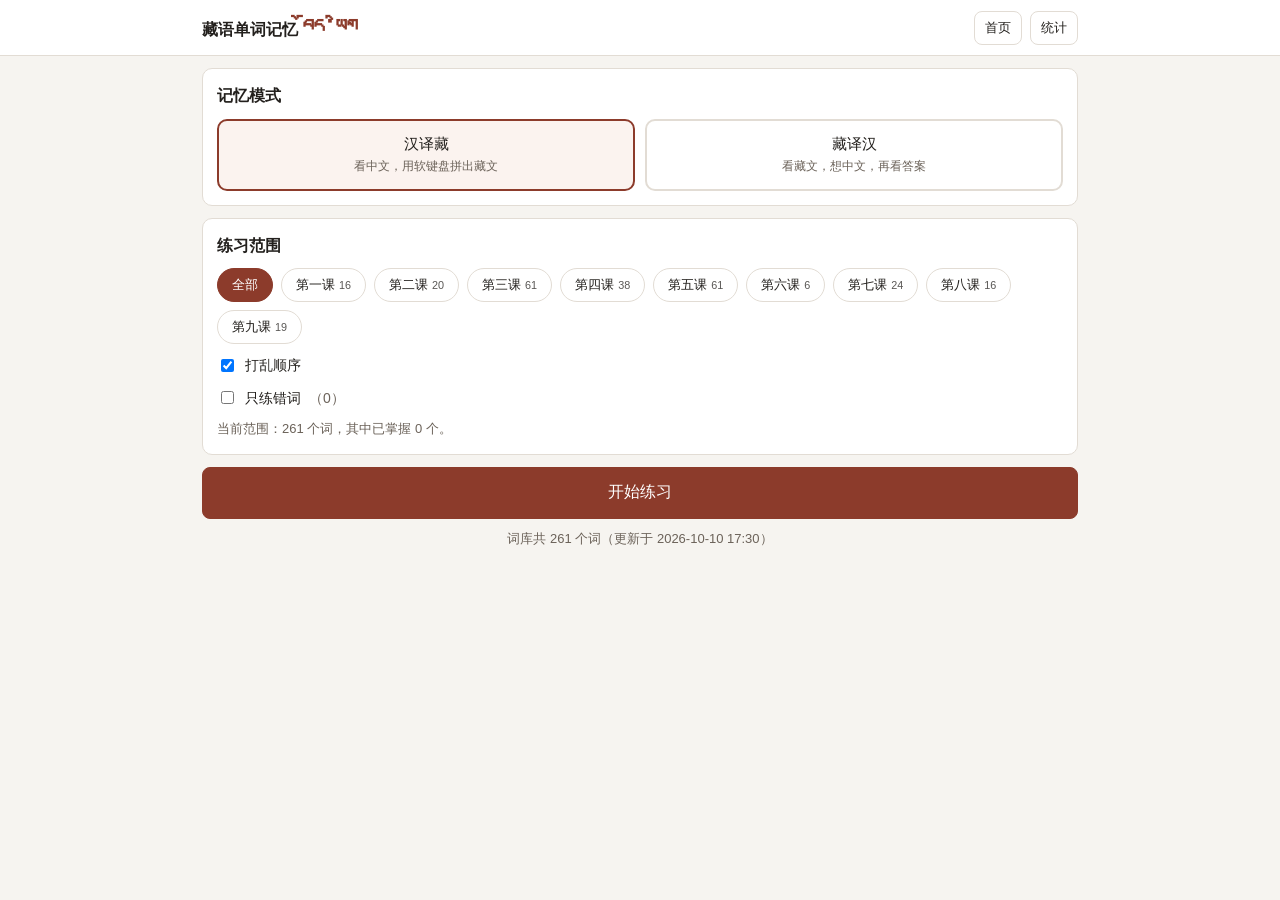
==== commit 39822a8e: "词库换成「词库1009」：261 词、9 课 新词库是上一版的纯超集——196 个老词一个没删没改，新增 65 个（第一课到第九课）。  bank_id 同时是页面显示名和 localStorage " ====
--- a/docs/index.html
+++ b/docs/index.html
@@ -14,7 +14,7 @@
   * 学习进度存在 localStorage（键名 zwjy-memory:v1）
 
   词库不要手改，用同目录的 update_wordbank.py 生成：
-      python update_wordbank.py 期中词汇库.json
+      python update_wordbank.py 词库1009.json
 
   注意：这段注释里刻意不写出 script 标签的字面样子，
   否则解析 HTML 的脚本（比如更新工具、测试脚手架）会把它当成真的标签。
@@ -447,7 +447,7 @@
 </main>
 
 <!-- 词库（由 update_wordbank.py 生成，不要手改） -->
-<script type="application/json" id="wordbank" data-bank-id="期中词汇库" data-generated-at="2026-10-07 00:30" data-count="196">
+<script type="application/json" id="wordbank" data-bank-id="词库1009" data-generated-at="2026-10-10 17:30" data-count="261">
 [
  {
   "id": "5bf718ed62",
@@ -5968,6 +5968,1989 @@
     "subjoined": [],
     "vowel": "ི",
     "suffix": "ང",
+    "suffix2": ""
+   }
+  ]
+ },
+ {
+  "id": "f10c2a4e8b",
+  "tibetan": "སྐྲ།",
+  "meaning": "头发",
+  "tags": [
+   "第六课"
+  ],
+  "autoJoin": true,
+  "trailingShad": true,
+  "components": [
+   {
+    "prefix": "",
+    "superscript": "ས",
+    "root": "ཀ",
+    "subjoined": [
+     "ར"
+    ],
+    "vowel": "",
+    "suffix": "",
+    "suffix2": ""
+   }
+  ]
+ },
+ {
+  "id": "486a3d1c5c",
+  "tibetan": "སྒྲ།",
+  "meaning": "声音",
+  "tags": [
+   "第六课"
+  ],
+  "autoJoin": true,
+  "trailingShad": true,
+  "components": [
+   {
+    "prefix": "",
+    "superscript": "ས",
+    "root": "ག",
+    "subjoined": [
+     "ར"
+    ],
+    "vowel": "",
+    "suffix": "",
+    "suffix2": ""
+   }
+  ]
+ },
+ {
+  "id": "8353d61b56",
+  "tibetan": "སྐྲ་ཁང།",
+  "meaning": "理发室",
+  "tags": [
+   "第六课"
+  ],
+  "autoJoin": true,
+  "trailingShad": true,
+  "components": [
+   {
+    "prefix": "",
+    "superscript": "ས",
+    "root": "ཀ",
+    "subjoined": [
+     "ར"
+    ],
+    "vowel": "",
+    "suffix": "",
+    "suffix2": ""
+   },
+   {
+    "prefix": "",
+    "superscript": "",
+    "root": "ཁ",
+    "subjoined": [],
+    "vowel": "",
+    "suffix": "ང",
+    "suffix2": ""
+   }
+  ]
+ },
+ {
+  "id": "0db0f9fc86",
+  "tibetan": "སྤྲ་མི།",
+  "meaning": "猿人",
+  "tags": [
+   "第六课"
+  ],
+  "autoJoin": true,
+  "trailingShad": true,
+  "components": [
+   {
+    "prefix": "",
+    "superscript": "ས",
+    "root": "པ",
+    "subjoined": [
+     "ར"
+    ],
+    "vowel": "",
+    "suffix": "",
+    "suffix2": ""
+   },
+   {
+    "prefix": "",
+    "superscript": "",
+    "root": "མ",
+    "subjoined": [],
+    "vowel": "ི",
+    "suffix": "",
+    "suffix2": ""
+   }
+  ]
+ },
+ {
+  "id": "48e69015d2",
+  "tibetan": "བྱ་སྒྲོ།",
+  "meaning": "羽毛",
+  "tags": [
+   "第六课"
+  ],
+  "autoJoin": true,
+  "trailingShad": true,
+  "components": [
+   {
+    "prefix": "",
+    "superscript": "",
+    "root": "བ",
+    "subjoined": [
+     "ཡ"
+    ],
+    "vowel": "",
+    "suffix": "",
+    "suffix2": ""
+   },
+   {
+    "prefix": "",
+    "superscript": "ས",
+    "root": "ག",
+    "subjoined": [
+     "ར"
+    ],
+    "vowel": "ོ",
+    "suffix": "",
+    "suffix2": ""
+   }
+  ]
+ },
+ {
+  "id": "208adbf160",
+  "tibetan": "སྒྲ་སྙན།",
+  "meaning": "六弦琴",
+  "tags": [
+   "第六课"
+  ],
+  "autoJoin": true,
+  "trailingShad": true,
+  "components": [
+   {
+    "prefix": "",
+    "superscript": "ས",
+    "root": "ག",
+    "subjoined": [
+     "ར"
+    ],
+    "vowel": "",
+    "suffix": "",
+    "suffix2": ""
+   },
+   {
+    "prefix": "",
+    "superscript": "ས",
+    "root": "ཉ",
+    "subjoined": [],
+    "vowel": "",
+    "suffix": "ན",
+    "suffix2": ""
+   }
+  ]
+ },
+ {
+  "id": "916460c972",
+  "tibetan": "ཀ་ལི།",
+  "meaning": "头盖骨",
+  "tags": [
+   "第七课"
+  ],
+  "autoJoin": true,
+  "trailingShad": true,
+  "components": [
+   {
+    "prefix": "",
+    "superscript": "",
+    "root": "ཀ",
+    "subjoined": [],
+    "vowel": "",
+    "suffix": "",
+    "suffix2": ""
+   },
+   {
+    "prefix": "",
+    "superscript": "",
+    "root": "ལ",
+    "subjoined": [],
+    "vowel": "ི",
+    "suffix": "",
+    "suffix2": ""
+   }
+  ]
+ },
+ {
+  "id": "2fd9c037a0",
+  "tibetan": "ཁང་པ།",
+  "meaning": "房子",
+  "tags": [
+   "第七课"
+  ],
+  "autoJoin": true,
+  "trailingShad": true,
+  "components": [
+   {
+    "prefix": "",
+    "superscript": "",
+    "root": "ཁ",
+    "subjoined": [],
+    "vowel": "",
+    "suffix": "ང",
+    "suffix2": ""
+   },
+   {
+    "prefix": "",
+    "superscript": "",
+    "root": "པ",
+    "subjoined": [],
+    "vowel": "",
+    "suffix": "",
+    "suffix2": ""
+   }
+  ]
+ },
+ {
+  "id": "488c5bf93e",
+  "tibetan": "གང་ས་གང་ལ།",
+  "meaning": "到处、处处",
+  "tags": [
+   "第七课"
+  ],
+  "autoJoin": true,
+  "trailingShad": true,
+  "components": [
+   {
+    "prefix": "",
+    "superscript": "",
+    "root": "ག",
+    "subjoined": [],
+    "vowel": "",
+    "suffix": "ང",
+    "suffix2": ""
+   },
+   {
+    "prefix": "",
+    "superscript": "",
+    "root": "ས",
+    "subjoined": [],
+    "vowel": "",
+    "suffix": "",
+    "suffix2": ""
+   },
+   {
+    "prefix": "",
+    "superscript": "",
+    "root": "ག",
+    "subjoined": [],
+    "vowel": "",
+    "suffix": "ང",
+    "suffix2": ""
+   },
+   {
+    "prefix": "",
+    "superscript": "",
+    "root": "ལ",
+    "subjoined": [],
+    "vowel": "",
+    "suffix": "",
+    "suffix2": ""
+   }
+  ]
+ },
+ {
+  "id": "c54f963565",
+  "tibetan": "ངང་པ།",
+  "meaning": "野鸭",
+  "tags": [
+   "第七课"
+  ],
+  "autoJoin": true,
+  "trailingShad": true,
+  "components": [
+   {
+    "prefix": "",
+    "superscript": "",
+    "root": "ང",
+    "subjoined": [],
+    "vowel": "",
+    "suffix": "ང",
+    "suffix2": ""
+   },
+   {
+    "prefix": "",
+    "superscript": "",
+    "root": "པ",
+    "subjoined": [],
+    "vowel": "",
+    "suffix": "",
+    "suffix2": ""
+   }
+  ]
+ },
+ {
+  "id": "e990b8a72f",
+  "tibetan": "ཐག་པ།",
+  "meaning": "绳子",
+  "tags": [
+   "第七课"
+  ],
+  "autoJoin": true,
+  "trailingShad": true,
+  "components": [
+   {
+    "prefix": "",
+    "superscript": "",
+    "root": "ཐ",
+    "subjoined": [],
+    "vowel": "",
+    "suffix": "ག",
+    "suffix2": ""
+   },
+   {
+    "prefix": "",
+    "superscript": "",
+    "root": "པ",
+    "subjoined": [],
+    "vowel": "",
+    "suffix": "",
+    "suffix2": ""
+   }
+  ]
+ },
+ {
+  "id": "266e87bb56",
+  "tibetan": "ནན་ཏན།",
+  "meaning": "认真",
+  "tags": [
+   "第七课"
+  ],
+  "autoJoin": true,
+  "trailingShad": true,
+  "components": [
+   {
+    "prefix": "",
+    "superscript": "",
+    "root": "ན",
+    "subjoined": [],
+    "vowel": "",
+    "suffix": "ན",
+    "suffix2": ""
+   },
+   {
+    "prefix": "",
+    "superscript": "",
+    "root": "ཏ",
+    "subjoined": [],
+    "vowel": "",
+    "suffix": "ན",
+    "suffix2": ""
+   }
+  ]
+ },
+ {
+  "id": "857736be32",
+  "tibetan": "ཆར་པ།",
+  "meaning": "雨",
+  "tags": [
+   "第七课"
+  ],
+  "autoJoin": true,
+  "trailingShad": true,
+  "components": [
+   {
+    "prefix": "",
+    "superscript": "",
+    "root": "ཆ",
+    "subjoined": [],
+    "vowel": "",
+    "suffix": "ར",
+    "suffix2": ""
+   },
+   {
+    "prefix": "",
+    "superscript": "",
+    "root": "པ",
+    "subjoined": [],
+    "vowel": "",
+    "suffix": "",
+    "suffix2": ""
+   }
+  ]
+ },
+ {
+  "id": "df8816cabd",
+  "tibetan": "ཇ་ཁང།",
+  "meaning": "茶馆",
+  "tags": [
+   "第七课"
+  ],
+  "autoJoin": true,
+  "trailingShad": true,
+  "components": [
+   {
+    "prefix": "",
+    "superscript": "",
+    "root": "ཇ",
+    "subjoined": [],
+    "vowel": "",
+    "suffix": "",
+    "suffix2": ""
+   },
+   {
+    "prefix": "",
+    "superscript": "",
+    "root": "ཁ",
+    "subjoined": [],
+    "vowel": "",
+    "suffix": "ང",
+    "suffix2": ""
+   }
+  ]
+ },
+ {
+  "id": "5416e20d2d",
+  "tibetan": "ཡས་མས།",
+  "meaning": "上下、前后",
+  "tags": [
+   "第七课"
+  ],
+  "autoJoin": true,
+  "trailingShad": true,
+  "components": [
+   {
+    "prefix": "",
+    "superscript": "",
+    "root": "ཡ",
+    "subjoined": [],
+    "vowel": "",
+    "suffix": "ས",
+    "suffix2": ""
+   },
+   {
+    "prefix": "",
+    "superscript": "",
+    "root": "མ",
+    "subjoined": [],
+    "vowel": "",
+    "suffix": "ས",
+    "suffix2": ""
+   }
+  ]
+ },
+ {
+  "id": "92f59ab49d",
+  "tibetan": "ཉལ་ཁང།",
+  "meaning": "寝室",
+  "tags": [
+   "第七课"
+  ],
+  "autoJoin": true,
+  "trailingShad": true,
+  "components": [
+   {
+    "prefix": "",
+    "superscript": "",
+    "root": "ཉ",
+    "subjoined": [],
+    "vowel": "",
+    "suffix": "ལ",
+    "suffix2": ""
+   },
+   {
+    "prefix": "",
+    "superscript": "",
+    "root": "ཁ",
+    "subjoined": [],
+    "vowel": "",
+    "suffix": "ང",
+    "suffix2": ""
+   }
+  ]
+ },
+ {
+  "id": "49dbdf1222",
+  "tibetan": "ཆང་ཁང།",
+  "meaning": "酒店、酒馆",
+  "tags": [
+   "第七课"
+  ],
+  "autoJoin": true,
+  "trailingShad": true,
+  "components": [
+   {
+    "prefix": "",
+    "superscript": "",
+    "root": "ཆ",
+    "subjoined": [],
+    "vowel": "",
+    "suffix": "ང",
+    "suffix2": ""
+   },
+   {
+    "prefix": "",
+    "superscript": "",
+    "root": "ཁ",
+    "subjoined": [],
+    "vowel": "",
+    "suffix": "ང",
+    "suffix2": ""
+   }
+  ]
+ },
+ {
+  "id": "28a84aaf4f",
+  "tibetan": "ཉལ་ས།",
+  "meaning": "睡的地方",
+  "tags": [
+   "第七课"
+  ],
+  "autoJoin": true,
+  "trailingShad": true,
+  "components": [
+   {
+    "prefix": "",
+    "superscript": "",
+    "root": "ཉ",
+    "subjoined": [],
+    "vowel": "",
+    "suffix": "ལ",
+    "suffix2": ""
+   },
+   {
+    "prefix": "",
+    "superscript": "",
+    "root": "ས",
+    "subjoined": [],
+    "vowel": "",
+    "suffix": "",
+    "suffix2": ""
+   }
+  ]
+ },
+ {
+  "id": "0d2353eb57",
+  "tibetan": "ཇ་ཆང།",
+  "meaning": "茶酒",
+  "tags": [
+   "第七课"
+  ],
+  "autoJoin": true,
+  "trailingShad": true,
+  "components": [
+   {
+    "prefix": "",
+    "superscript": "",
+    "root": "ཇ",
+    "subjoined": [],
+    "vowel": "",
+    "suffix": "",
+    "suffix2": ""
+   },
+   {
+    "prefix": "",
+    "superscript": "",
+    "root": "ཆ",
+    "subjoined": [],
+    "vowel": "",
+    "suffix": "ང",
+    "suffix2": ""
+   }
+  ]
+ },
+ {
+  "id": "c39e4315d2",
+  "tibetan": "ཕག་ཤ།",
+  "meaning": "猪肉",
+  "tags": [
+   "第七课"
+  ],
+  "autoJoin": true,
+  "trailingShad": true,
+  "components": [
+   {
+    "prefix": "",
+    "superscript": "",
+    "root": "ཕ",
+    "subjoined": [],
+    "vowel": "",
+    "suffix": "ག",
+    "suffix2": ""
+   },
+   {
+    "prefix": "",
+    "superscript": "",
+    "root": "ཤ",
+    "subjoined": [],
+    "vowel": "",
+    "suffix": "",
+    "suffix2": ""
+   }
+  ]
+ },
+ {
+  "id": "d915da049d",
+  "tibetan": "ཞལ་ལག།",
+  "meaning": "饭（敬）",
+  "tags": [
+   "第七课"
+  ],
+  "autoJoin": true,
+  "trailingShad": true,
+  "components": [
+   {
+    "prefix": "",
+    "superscript": "",
+    "root": "ཞ",
+    "subjoined": [],
+    "vowel": "",
+    "suffix": "ལ",
+    "suffix2": ""
+   },
+   {
+    "prefix": "",
+    "superscript": "",
+    "root": "ལ",
+    "subjoined": [],
+    "vowel": "",
+    "suffix": "ག",
+    "suffix2": ""
+   }
+  ]
+ },
+ {
+  "id": "00c420b13b",
+  "tibetan": "ཞལ་རས།",
+  "meaning": "脸、面（敬）",
+  "tags": [
+   "第七课"
+  ],
+  "autoJoin": true,
+  "trailingShad": true,
+  "components": [
+   {
+    "prefix": "",
+    "superscript": "",
+    "root": "ཞ",
+    "subjoined": [],
+    "vowel": "",
+    "suffix": "ལ",
+    "suffix2": ""
+   },
+   {
+    "prefix": "",
+    "superscript": "",
+    "root": "ར",
+    "subjoined": [],
+    "vowel": "",
+    "suffix": "ས",
+    "suffix2": ""
+   }
+  ]
+ },
+ {
+  "id": "5ac2cdff36",
+  "tibetan": "ལག་པ།",
+  "meaning": "手",
+  "tags": [
+   "第七课"
+  ],
+  "autoJoin": true,
+  "trailingShad": true,
+  "components": [
+   {
+    "prefix": "",
+    "superscript": "",
+    "root": "ལ",
+    "subjoined": [],
+    "vowel": "",
+    "suffix": "ག",
+    "suffix2": ""
+   },
+   {
+    "prefix": "",
+    "superscript": "",
+    "root": "པ",
+    "subjoined": [],
+    "vowel": "",
+    "suffix": "",
+    "suffix2": ""
+   }
+  ]
+ },
+ {
+  "id": "163dabd723",
+  "tibetan": "ལས་ཀ།",
+  "meaning": "工作、事",
+  "tags": [
+   "第七课"
+  ],
+  "autoJoin": true,
+  "trailingShad": true,
+  "components": [
+   {
+    "prefix": "",
+    "superscript": "",
+    "root": "ལ",
+    "subjoined": [],
+    "vowel": "",
+    "suffix": "ས",
+    "suffix2": ""
+   },
+   {
+    "prefix": "",
+    "superscript": "",
+    "root": "ཀ",
+    "subjoined": [],
+    "vowel": "",
+    "suffix": "",
+    "suffix2": ""
+   }
+  ]
+ },
+ {
+  "id": "ea1ac4cec3",
+  "tibetan": "ཚན་ཁག།",
+  "meaning": "系、部门",
+  "tags": [
+   "第七课"
+  ],
+  "autoJoin": true,
+  "trailingShad": true,
+  "components": [
+   {
+    "prefix": "",
+    "superscript": "",
+    "root": "ཚ",
+    "subjoined": [],
+    "vowel": "",
+    "suffix": "ན",
+    "suffix2": ""
+   },
+   {
+    "prefix": "",
+    "superscript": "",
+    "root": "ཁ",
+    "subjoined": [],
+    "vowel": "",
+    "suffix": "ག",
+    "suffix2": ""
+   }
+  ]
+ },
+ {
+  "id": "2c3718bd83",
+  "tibetan": "ཚང་མ།",
+  "meaning": "大家、都",
+  "tags": [
+   "第七课"
+  ],
+  "autoJoin": true,
+  "trailingShad": true,
+  "components": [
+   {
+    "prefix": "",
+    "superscript": "",
+    "root": "ཚ",
+    "subjoined": [],
+    "vowel": "",
+    "suffix": "ང",
+    "suffix2": ""
+   },
+   {
+    "prefix": "",
+    "superscript": "",
+    "root": "མ",
+    "subjoined": [],
+    "vowel": "",
+    "suffix": "",
+    "suffix2": ""
+   }
+  ]
+ },
+ {
+  "id": "9013957ab0",
+  "tibetan": "ཕག་པ།",
+  "meaning": "猪",
+  "tags": [
+   "第七课"
+  ],
+  "autoJoin": true,
+  "trailingShad": true,
+  "components": [
+   {
+    "prefix": "",
+    "superscript": "",
+    "root": "ཕ",
+    "subjoined": [],
+    "vowel": "",
+    "suffix": "ག",
+    "suffix2": ""
+   },
+   {
+    "prefix": "",
+    "superscript": "",
+    "root": "པ",
+    "subjoined": [],
+    "vowel": "",
+    "suffix": "",
+    "suffix2": ""
+   }
+  ]
+ },
+ {
+  "id": "2947b80fea",
+  "tibetan": "ཧང་སང་པ།",
+  "meaning": "惊奇",
+  "tags": [
+   "第七课"
+  ],
+  "autoJoin": true,
+  "trailingShad": true,
+  "components": [
+   {
+    "prefix": "",
+    "superscript": "",
+    "root": "ཧ",
+    "subjoined": [],
+    "vowel": "",
+    "suffix": "ང",
+    "suffix2": ""
+   },
+   {
+    "prefix": "",
+    "superscript": "",
+    "root": "ས",
+    "subjoined": [],
+    "vowel": "",
+    "suffix": "ང",
+    "suffix2": ""
+   },
+   {
+    "prefix": "",
+    "superscript": "",
+    "root": "པ",
+    "subjoined": [],
+    "vowel": "",
+    "suffix": "",
+    "suffix2": ""
+   }
+  ]
+ },
+ {
+  "id": "1dacb9d027",
+  "tibetan": "དེ་རིང།",
+  "meaning": "今天",
+  "tags": [
+   "第七课"
+  ],
+  "autoJoin": true,
+  "trailingShad": true,
+  "components": [
+   {
+    "prefix": "",
+    "superscript": "",
+    "root": "ད",
+    "subjoined": [],
+    "vowel": "ེ",
+    "suffix": "",
+    "suffix2": ""
+   },
+   {
+    "prefix": "",
+    "superscript": "",
+    "root": "ར",
+    "subjoined": [],
+    "vowel": "ི",
+    "suffix": "ང",
+    "suffix2": ""
+   }
+  ]
+ },
+ {
+  "id": "06307e8713",
+  "tibetan": "སང་ཉིན།",
+  "meaning": "明天",
+  "tags": [
+   "第七课"
+  ],
+  "autoJoin": true,
+  "trailingShad": true,
+  "components": [
+   {
+    "prefix": "",
+    "superscript": "",
+    "root": "ས",
+    "subjoined": [],
+    "vowel": "",
+    "suffix": "ང",
+    "suffix2": ""
+   },
+   {
+    "prefix": "",
+    "superscript": "",
+    "root": "ཉ",
+    "subjoined": [],
+    "vowel": "ི",
+    "suffix": "ན",
+    "suffix2": ""
+   }
+  ]
+ },
+ {
+  "id": "d206778be7",
+  "tibetan": "ནགས་ཚལ།",
+  "meaning": "森林",
+  "tags": [
+   "第八课"
+  ],
+  "autoJoin": true,
+  "trailingShad": true,
+  "components": [
+   {
+    "prefix": "",
+    "superscript": "",
+    "root": "ན",
+    "subjoined": [],
+    "vowel": "",
+    "suffix": "ག",
+    "suffix2": "ས"
+   },
+   {
+    "prefix": "",
+    "superscript": "",
+    "root": "ཚ",
+    "subjoined": [],
+    "vowel": "",
+    "suffix": "ལ",
+    "suffix2": ""
+   }
+  ]
+ },
+ {
+  "id": "daee93cd53",
+  "tibetan": "གངས་རི།",
+  "meaning": "雪山",
+  "tags": [
+   "第八课"
+  ],
+  "autoJoin": true,
+  "trailingShad": true,
+  "components": [
+   {
+    "prefix": "",
+    "superscript": "",
+    "root": "ག",
+    "subjoined": [],
+    "vowel": "",
+    "suffix": "ང",
+    "suffix2": "ས"
+   },
+   {
+    "prefix": "",
+    "superscript": "",
+    "root": "ར",
+    "subjoined": [],
+    "vowel": "ི",
+    "suffix": "",
+    "suffix2": ""
+   }
+  ]
+ },
+ {
+  "id": "c2e3ee325a",
+  "tibetan": "ཆུ་རགས།",
+  "meaning": "河堤",
+  "tags": [
+   "第八课"
+  ],
+  "autoJoin": true,
+  "trailingShad": true,
+  "components": [
+   {
+    "prefix": "",
+    "superscript": "",
+    "root": "ཆ",
+    "subjoined": [],
+    "vowel": "ུ",
+    "suffix": "",
+    "suffix2": ""
+   },
+   {
+    "prefix": "",
+    "superscript": "",
+    "root": "ར",
+    "subjoined": [],
+    "vowel": "",
+    "suffix": "ག",
+    "suffix2": "ས"
+   }
+  ]
+ },
+ {
+  "id": "d3386fed2c",
+  "tibetan": "ཚོགས་ཁང།",
+  "meaning": "礼堂",
+  "tags": [
+   "第八课"
+  ],
+  "autoJoin": true,
+  "trailingShad": true,
+  "components": [
+   {
+    "prefix": "",
+    "superscript": "",
+    "root": "ཚ",
+    "subjoined": [],
+    "vowel": "ོ",
+    "suffix": "ག",
+    "suffix2": "ས"
+   },
+   {
+    "prefix": "",
+    "superscript": "",
+    "root": "ཁ",
+    "subjoined": [],
+    "vowel": "",
+    "suffix": "ང",
+    "suffix2": ""
+   }
+  ]
+ },
+ {
+  "id": "4768a61fe4",
+  "tibetan": "མི་རིགས།",
+  "meaning": "民族",
+  "tags": [
+   "第八课"
+  ],
+  "autoJoin": true,
+  "trailingShad": true,
+  "components": [
+   {
+    "prefix": "",
+    "superscript": "",
+    "root": "མ",
+    "subjoined": [],
+    "vowel": "ི",
+    "suffix": "",
+    "suffix2": ""
+   },
+   {
+    "prefix": "",
+    "superscript": "",
+    "root": "ར",
+    "subjoined": [],
+    "vowel": "ི",
+    "suffix": "ག",
+    "suffix2": "ས"
+   }
+  ]
+ },
+ {
+  "id": "f2d161bb1d",
+  "tibetan": "ལམ་ལུགས།",
+  "meaning": "制度",
+  "tags": [
+   "第八课"
+  ],
+  "autoJoin": true,
+  "trailingShad": true,
+  "components": [
+   {
+    "prefix": "",
+    "superscript": "",
+    "root": "ལ",
+    "subjoined": [],
+    "vowel": "",
+    "suffix": "མ",
+    "suffix2": ""
+   },
+   {
+    "prefix": "",
+    "superscript": "",
+    "root": "ལ",
+    "subjoined": [],
+    "vowel": "ུ",
+    "suffix": "ག",
+    "suffix2": "ས"
+   }
+  ]
+ },
+ {
+  "id": "3cab826cb2",
+  "tibetan": "ཐབས་ཤེས།",
+  "meaning": "办法、方法",
+  "tags": [
+   "第八课"
+  ],
+  "autoJoin": true,
+  "trailingShad": true,
+  "components": [
+   {
+    "prefix": "",
+    "superscript": "",
+    "root": "ཐ",
+    "subjoined": [],
+    "vowel": "",
+    "suffix": "བ",
+    "suffix2": "ས"
+   },
+   {
+    "prefix": "",
+    "superscript": "",
+    "root": "ཤ",
+    "subjoined": [],
+    "vowel": "ེ",
+    "suffix": "ས",
+    "suffix2": ""
+   }
+  ]
+ },
+ {
+  "id": "b440a4d2f5",
+  "tibetan": "ཐམས་ཅད།",
+  "meaning": "一切、所有",
+  "tags": [
+   "第八课"
+  ],
+  "autoJoin": true,
+  "trailingShad": true,
+  "components": [
+   {
+    "prefix": "",
+    "superscript": "",
+    "root": "ཐ",
+    "subjoined": [],
+    "vowel": "",
+    "suffix": "མ",
+    "suffix2": "ས"
+   },
+   {
+    "prefix": "",
+    "superscript": "",
+    "root": "ཅ",
+    "subjoined": [],
+    "vowel": "",
+    "suffix": "ད",
+    "suffix2": ""
+   }
+  ]
+ },
+ {
+  "id": "3d62b36d0d",
+  "tibetan": "མི་རབས།",
+  "meaning": "世代",
+  "tags": [
+   "第八课"
+  ],
+  "autoJoin": true,
+  "trailingShad": true,
+  "components": [
+   {
+    "prefix": "",
+    "superscript": "",
+    "root": "མ",
+    "subjoined": [],
+    "vowel": "ི",
+    "suffix": "",
+    "suffix2": ""
+   },
+   {
+    "prefix": "",
+    "superscript": "",
+    "root": "ར",
+    "subjoined": [],
+    "vowel": "",
+    "suffix": "བ",
+    "suffix2": "ས"
+   }
+  ]
+ },
+ {
+  "id": "074a844488",
+  "tibetan": "དུས་རབས།",
+  "meaning": "时代",
+  "tags": [
+   "第八课"
+  ],
+  "autoJoin": true,
+  "trailingShad": true,
+  "components": [
+   {
+    "prefix": "",
+    "superscript": "",
+    "root": "ད",
+    "subjoined": [],
+    "vowel": "ུ",
+    "suffix": "ས",
+    "suffix2": ""
+   },
+   {
+    "prefix": "",
+    "superscript": "",
+    "root": "ར",
+    "subjoined": [],
+    "vowel": "",
+    "suffix": "བ",
+    "suffix2": "ས"
+   }
+  ]
+ },
+ {
+  "id": "0a251abd4e",
+  "tibetan": "མི་གྲངས།",
+  "meaning": "人数",
+  "tags": [
+   "第八课"
+  ],
+  "autoJoin": true,
+  "trailingShad": true,
+  "components": [
+   {
+    "prefix": "",
+    "superscript": "",
+    "root": "མ",
+    "subjoined": [],
+    "vowel": "ི",
+    "suffix": "",
+    "suffix2": ""
+   },
+   {
+    "prefix": "",
+    "superscript": "",
+    "root": "ག",
+    "subjoined": [
+     "ར"
+    ],
+    "vowel": "",
+    "suffix": "ང",
+    "suffix2": "ས"
+   }
+  ]
+ },
+ {
+  "id": "a5adbe1246",
+  "tibetan": "ཞབས་ཞུ།",
+  "meaning": "服务",
+  "tags": [
+   "第八课"
+  ],
+  "autoJoin": true,
+  "trailingShad": true,
+  "components": [
+   {
+    "prefix": "",
+    "superscript": "",
+    "root": "ཞ",
+    "subjoined": [],
+    "vowel": "",
+    "suffix": "བ",
+    "suffix2": "ས"
+   },
+   {
+    "prefix": "",
+    "superscript": "",
+    "root": "ཞ",
+    "subjoined": [],
+    "vowel": "ུ",
+    "suffix": "",
+    "suffix2": ""
+   }
+  ]
+ },
+ {
+  "id": "bb97e89740",
+  "tibetan": "སེམས་ཤུགས།",
+  "meaning": "信心、决心",
+  "tags": [
+   "第八课"
+  ],
+  "autoJoin": true,
+  "trailingShad": true,
+  "components": [
+   {
+    "prefix": "",
+    "superscript": "",
+    "root": "ས",
+    "subjoined": [],
+    "vowel": "ེ",
+    "suffix": "མ",
+    "suffix2": "ས"
+   },
+   {
+    "prefix": "",
+    "superscript": "",
+    "root": "ཤ",
+    "subjoined": [],
+    "vowel": "ུ",
+    "suffix": "ག",
+    "suffix2": "ས"
+   }
+  ]
+ },
+ {
+  "id": "61d8f50012",
+  "tibetan": "སྒྲིགས་ཁྲིམས།",
+  "meaning": "纪律、制度",
+  "tags": [
+   "第八课"
+  ],
+  "autoJoin": true,
+  "trailingShad": true,
+  "components": [
+   {
+    "prefix": "",
+    "superscript": "ས",
+    "root": "ག",
+    "subjoined": [
+     "ར"
+    ],
+    "vowel": "ི",
+    "suffix": "ག",
+    "suffix2": "ས"
+   },
+   {
+    "prefix": "",
+    "superscript": "",
+    "root": "ཁ",
+    "subjoined": [
+     "ར"
+    ],
+    "vowel": "ི",
+    "suffix": "མ",
+    "suffix2": "ས"
+   }
+  ]
+ },
+ {
+  "id": "ce2e898bbe",
+  "tibetan": "ཕྱུགས་རྫི།",
+  "meaning": "放牛人",
+  "tags": [
+   "第八课"
+  ],
+  "autoJoin": true,
+  "trailingShad": true,
+  "components": [
+   {
+    "prefix": "",
+    "superscript": "",
+    "root": "ཕ",
+    "subjoined": [
+     "ཡ"
+    ],
+    "vowel": "ུ",
+    "suffix": "ག",
+    "suffix2": "ས"
+   },
+   {
+    "prefix": "",
+    "superscript": "ར",
+    "root": "ཛ",
+    "subjoined": [],
+    "vowel": "ི",
+    "suffix": "",
+    "suffix2": ""
+   }
+  ]
+ },
+ {
+  "id": "dcb5ba26cb",
+  "tibetan": "རོགས་རམ།",
+  "meaning": "帮助",
+  "tags": [
+   "第八课"
+  ],
+  "autoJoin": true,
+  "trailingShad": true,
+  "components": [
+   {
+    "prefix": "",
+    "superscript": "",
+    "root": "ར",
+    "subjoined": [],
+    "vowel": "ོ",
+    "suffix": "ག",
+    "suffix2": "ས"
+   },
+   {
+    "prefix": "",
+    "superscript": "",
+    "root": "ར",
+    "subjoined": [],
+    "vowel": "",
+    "suffix": "མ",
+    "suffix2": ""
+   }
+  ]
+ },
+ {
+  "id": "f9f4602931",
+  "tibetan": "རིང་པོ།",
+  "meaning": "长",
+  "tags": [
+   "第九课"
+  ],
+  "autoJoin": true,
+  "trailingShad": true,
+  "components": [
+   {
+    "prefix": "",
+    "superscript": "",
+    "root": "ར",
+    "subjoined": [],
+    "vowel": "ི",
+    "suffix": "ང",
+    "suffix2": ""
+   },
+   {
+    "prefix": "",
+    "superscript": "",
+    "root": "པ",
+    "subjoined": [],
+    "vowel": "ོ",
+    "suffix": "",
+    "suffix2": ""
+   }
+  ]
+ },
+ {
+  "id": "2740da22d4",
+  "tibetan": "ཐུང་ཐུང།",
+  "meaning": "短",
+  "tags": [
+   "第九课"
+  ],
+  "autoJoin": true,
+  "trailingShad": true,
+  "components": [
+   {
+    "prefix": "",
+    "superscript": "",
+    "root": "ཐ",
+    "subjoined": [],
+    "vowel": "ུ",
+    "suffix": "ང",
+    "suffix2": ""
+   },
+   {
+    "prefix": "",
+    "superscript": "",
+    "root": "ཐ",
+    "subjoined": [],
+    "vowel": "ུ",
+    "suffix": "ང",
+    "suffix2": ""
+   }
+  ]
+ },
+ {
+  "id": "3172ba614f",
+  "tibetan": "དུག་ལོག།",
+  "meaning": "衣服",
+  "tags": [
+   "第九课"
+  ],
+  "autoJoin": true,
+  "trailingShad": true,
+  "components": [
+   {
+    "prefix": "",
+    "superscript": "",
+    "root": "ད",
+    "subjoined": [],
+    "vowel": "ུ",
+    "suffix": "ག",
+    "suffix2": ""
+   },
+   {
+    "prefix": "",
+    "superscript": "",
+    "root": "ལ",
+    "subjoined": [],
+    "vowel": "ོ",
+    "suffix": "ག",
+    "suffix2": ""
+   }
+  ]
+ },
+ {
+  "id": "5f8a7df56e",
+  "tibetan": "དུས་ཚོད།",
+  "meaning": "时间",
+  "tags": [
+   "第九课"
+  ],
+  "autoJoin": true,
+  "trailingShad": true,
+  "components": [
+   {
+    "prefix": "",
+    "superscript": "",
+    "root": "ད",
+    "subjoined": [],
+    "vowel": "ུ",
+    "suffix": "ས",
+    "suffix2": ""
+   },
+   {
+    "prefix": "",
+    "superscript": "",
+    "root": "ཚ",
+    "subjoined": [],
+    "vowel": "ོ",
+    "suffix": "ད",
+    "suffix2": ""
+   }
+  ]
+ },
+ {
+  "id": "b4cd3f034b",
+  "tibetan": "ཆུ་ཚོད།",
+  "meaning": "钟，表",
+  "tags": [
+   "第九课"
+  ],
+  "autoJoin": true,
+  "trailingShad": true,
+  "components": [
+   {
+    "prefix": "",
+    "superscript": "",
+    "root": "ཆ",
+    "subjoined": [],
+    "vowel": "ུ",
+    "suffix": "",
+    "suffix2": ""
+   },
+   {
+    "prefix": "",
+    "superscript": "",
+    "root": "ཚ",
+    "subjoined": [],
+    "vowel": "ོ",
+    "suffix": "ད",
+    "suffix2": ""
+   }
+  ]
+ },
+ {
+  "id": "880bde4aef",
+  "tibetan": "བོད་ཡིག།",
+  "meaning": "藏文",
+  "tags": [
+   "第九课"
+  ],
+  "autoJoin": true,
+  "trailingShad": true,
+  "components": [
+   {
+    "prefix": "",
+    "superscript": "",
+    "root": "བ",
+    "subjoined": [],
+    "vowel": "ོ",
+    "suffix": "ད",
+    "suffix2": ""
+   },
+   {
+    "prefix": "",
+    "superscript": "",
+    "root": "ཡ",
+    "subjoined": [],
+    "vowel": "ི",
+    "suffix": "ག",
+    "suffix2": ""
+   }
+  ]
+ },
+ {
+  "id": "db489d5e95",
+  "tibetan": "ཆེ་ཆུང།",
+  "meaning": "大小",
+  "tags": [
+   "第九课"
+  ],
+  "autoJoin": true,
+  "trailingShad": true,
+  "components": [
+   {
+    "prefix": "",
+    "superscript": "",
+    "root": "ཆ",
+    "subjoined": [],
+    "vowel": "ེ",
+    "suffix": "",
+    "suffix2": ""
+   },
+   {
+    "prefix": "",
+    "superscript": "",
+    "root": "ཆ",
+    "subjoined": [],
+    "vowel": "ུ",
+    "suffix": "ང",
+    "suffix2": ""
+   }
+  ]
+ },
+ {
+  "id": "a7666f524e",
+  "tibetan": "མང་ཉུང།",
+  "meaning": "多少",
+  "tags": [
+   "第九课"
+  ],
+  "autoJoin": true,
+  "trailingShad": true,
+  "components": [
+   {
+    "prefix": "",
+    "superscript": "",
+    "root": "མ",
+    "subjoined": [],
+    "vowel": "",
+    "suffix": "ང",
+    "suffix2": ""
+   },
+   {
+    "prefix": "",
+    "superscript": "",
+    "root": "ཉ",
+    "subjoined": [],
+    "vowel": "ུ",
+    "suffix": "ང",
+    "suffix2": ""
+   }
+  ]
+ },
+ {
+  "id": "513e4778c2",
+  "tibetan": "ཞིང་པ།",
+  "meaning": "农民",
+  "tags": [
+   "第九课"
+  ],
+  "autoJoin": true,
+  "trailingShad": true,
+  "components": [
+   {
+    "prefix": "",
+    "superscript": "",
+    "root": "ཞ",
+    "subjoined": [],
+    "vowel": "ི",
+    "suffix": "ང",
+    "suffix2": ""
+   },
+   {
+    "prefix": "",
+    "superscript": "",
+    "root": "པ",
+    "subjoined": [],
+    "vowel": "",
+    "suffix": "",
+    "suffix2": ""
+   }
+  ]
+ },
+ {
+  "id": "d558331c32",
+  "tibetan": "རེད།",
+  "meaning": "是",
+  "tags": [
+   "第九课"
+  ],
+  "autoJoin": true,
+  "trailingShad": true,
+  "components": [
+   {
+    "prefix": "",
+    "superscript": "",
+    "root": "ར",
+    "subjoined": [],
+    "vowel": "ེ",
+    "suffix": "ད",
+    "suffix2": ""
+   }
+  ]
+ },
+ {
+  "id": "62bf8ca639",
+  "tibetan": "མ་རེད།",
+  "meaning": "不是",
+  "tags": [
+   "第九课"
+  ],
+  "autoJoin": true,
+  "trailingShad": true,
+  "components": [
+   {
+    "prefix": "",
+    "superscript": "",
+    "root": "མ",
+    "subjoined": [],
+    "vowel": "",
+    "suffix": "",
+    "suffix2": ""
+   },
+   {
+    "prefix": "",
+    "superscript": "",
+    "root": "ར",
+    "subjoined": [],
+    "vowel": "ེ",
+    "suffix": "ད",
+    "suffix2": ""
+   }
+  ]
+ },
+ {
+  "id": "2b11b4b6df",
+  "tibetan": "ཁོང་ཚོ།",
+  "meaning": "他们",
+  "tags": [
+   "第九课"
+  ],
+  "autoJoin": true,
+  "trailingShad": true,
+  "components": [
+   {
+    "prefix": "",
+    "superscript": "",
+    "root": "ཁ",
+    "subjoined": [],
+    "vowel": "ོ",
+    "suffix": "ང",
+    "suffix2": ""
+   },
+   {
+    "prefix": "",
+    "superscript": "",
+    "root": "ཚ",
+    "subjoined": [],
+    "vowel": "ོ",
+    "suffix": "",
+    "suffix2": ""
+   }
+  ]
+ },
+ {
+  "id": "440a94d319",
+  "tibetan": "ཁྱེད་ཚོ།",
+  "meaning": "你们",
+  "tags": [
+   "第九课"
+  ],
+  "autoJoin": true,
+  "trailingShad": true,
+  "components": [
+   {
+    "prefix": "",
+    "superscript": "",
+    "root": "ཁ",
+    "subjoined": [
+     "ཡ"
+    ],
+    "vowel": "ེ",
+    "suffix": "ད",
+    "suffix2": ""
+   },
+   {
+    "prefix": "",
+    "superscript": "",
+    "root": "ཚ",
+    "subjoined": [],
+    "vowel": "ོ",
+    "suffix": "",
+    "suffix2": ""
+   }
+  ]
+ },
+ {
+  "id": "423a1e3425",
+  "tibetan": "ཉིན་ཐོ།",
+  "meaning": "日记",
+  "tags": [
+   "第九课"
+  ],
+  "autoJoin": true,
+  "trailingShad": true,
+  "components": [
+   {
+    "prefix": "",
+    "superscript": "",
+    "root": "ཉ",
+    "subjoined": [],
+    "vowel": "ི",
+    "suffix": "ན",
+    "suffix2": ""
+   },
+   {
+    "prefix": "",
+    "superscript": "",
+    "root": "ཐ",
+    "subjoined": [],
+    "vowel": "ོ",
+    "suffix": "",
+    "suffix2": ""
+   }
+  ]
+ },
+ {
+  "id": "000ec5ba17",
+  "tibetan": "ཉིན་མོ།",
+  "meaning": "白天",
+  "tags": [
+   "第九课"
+  ],
+  "autoJoin": true,
+  "trailingShad": true,
+  "components": [
+   {
+    "prefix": "",
+    "superscript": "",
+    "root": "ཉ",
+    "subjoined": [],
+    "vowel": "ི",
+    "suffix": "ན",
+    "suffix2": ""
+   },
+   {
+    "prefix": "",
+    "superscript": "",
+    "root": "མ",
+    "subjoined": [],
+    "vowel": "ོ",
+    "suffix": "",
+    "suffix2": ""
+   }
+  ]
+ },
+ {
+  "id": "0f1e248707",
+  "tibetan": "ཡིད་ཆེས།",
+  "meaning": "相信、信任",
+  "tags": [
+   "第九课"
+  ],
+  "autoJoin": true,
+  "trailingShad": true,
+  "components": [
+   {
+    "prefix": "",
+    "superscript": "",
+    "root": "ཡ",
+    "subjoined": [],
+    "vowel": "ི",
+    "suffix": "ད",
+    "suffix2": ""
+   },
+   {
+    "prefix": "",
+    "superscript": "",
+    "root": "ཆ",
+    "subjoined": [],
+    "vowel": "ེ",
+    "suffix": "ས",
+    "suffix2": ""
+   }
+  ]
+ },
+ {
+  "id": "0bbb042d3d",
+  "tibetan": "ཤེས་ཡོན་ཅན།",
+  "meaning": "知识分子",
+  "tags": [
+   "第九课"
+  ],
+  "autoJoin": true,
+  "trailingShad": true,
+  "components": [
+   {
+    "prefix": "",
+    "superscript": "",
+    "root": "ཤ",
+    "subjoined": [],
+    "vowel": "ེ",
+    "suffix": "ས",
+    "suffix2": ""
+   },
+   {
+    "prefix": "",
+    "superscript": "",
+    "root": "ཡ",
+    "subjoined": [],
+    "vowel": "ོ",
+    "suffix": "ན",
+    "suffix2": ""
+   },
+   {
+    "prefix": "",
+    "superscript": "",
+    "root": "ཅ",
+    "subjoined": [],
+    "vowel": "",
+    "suffix": "ན",
+    "suffix2": ""
+   }
+  ]
+ },
+ {
+  "id": "26787e2270",
+  "tibetan": "ཕལ་ཆེར།",
+  "meaning": "大概、可能",
+  "tags": [
+   "第九课"
+  ],
+  "autoJoin": true,
+  "trailingShad": true,
+  "components": [
+   {
+    "prefix": "",
+    "superscript": "",
+    "root": "ཕ",
+    "subjoined": [],
+    "vowel": "",
+    "suffix": "ལ",
+    "suffix2": ""
+   },
+   {
+    "prefix": "",
+    "superscript": "",
+    "root": "ཆ",
+    "subjoined": [],
+    "vowel": "ེ",
+    "suffix": "ར",
+    "suffix2": ""
+   }
+  ]
+ },
+ {
+  "id": "9a9c347ad9",
+  "tibetan": "དོན་དག།",
+  "meaning": "事情",
+  "tags": [
+   "第九课"
+  ],
+  "autoJoin": true,
+  "trailingShad": true,
+  "components": [
+   {
+    "prefix": "",
+    "superscript": "",
+    "root": "ད",
+    "subjoined": [],
+    "vowel": "ོ",
+    "suffix": "ན",
+    "suffix2": ""
+   },
+   {
+    "prefix": "",
+    "superscript": "",
+    "root": "ད",
+    "subjoined": [],
+    "vowel": "",
+    "suffix": "ག",
     "suffix2": ""
    }
   ]
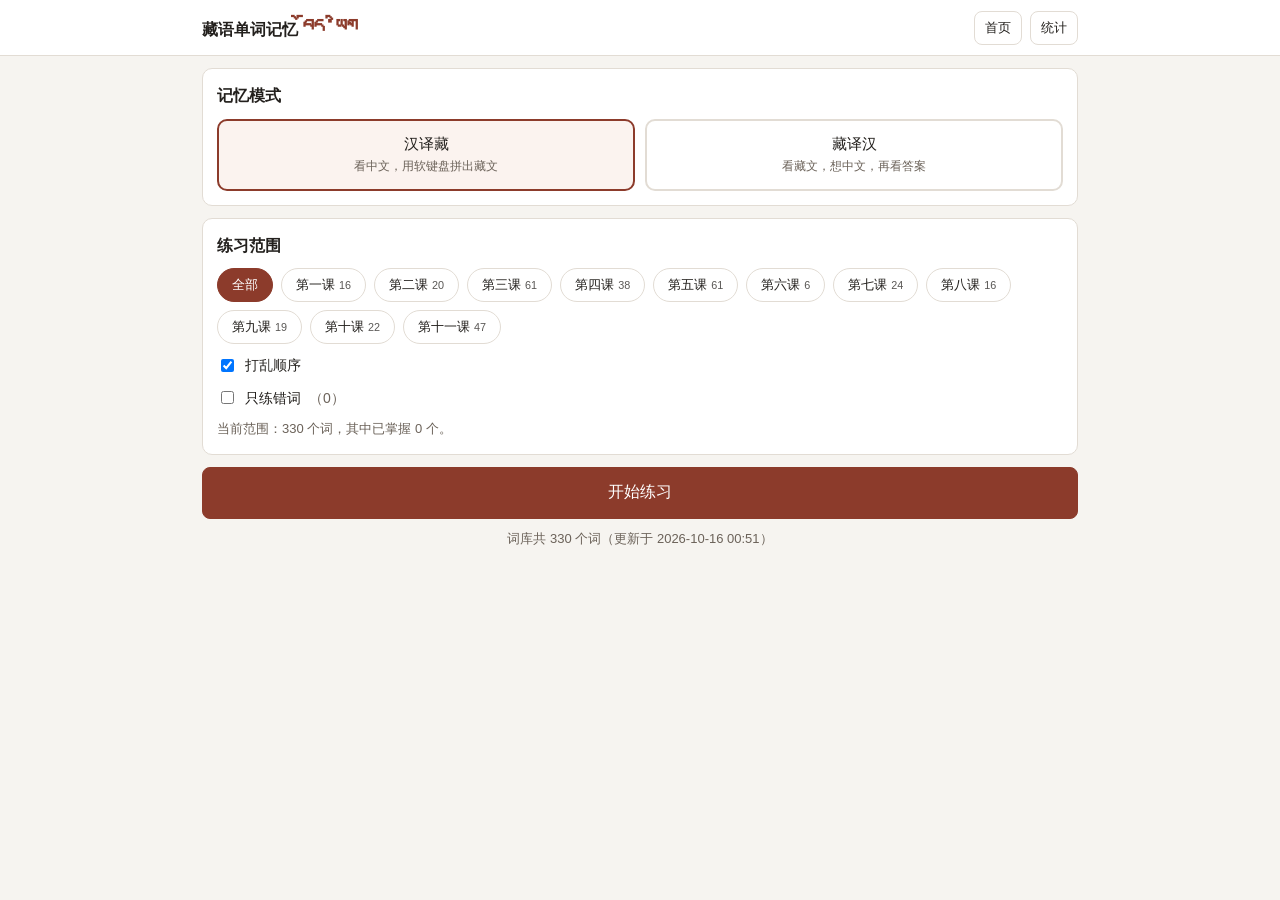
==== commit 03636c86: "修掉校验表的三处漏项，结论不再取决于组件拆法；词库换成「词库1016」 ## 校验误报  用户报「上加字 ར + 基字 ཇ 被提示组合不常见」。རྗ 是十二个 ར་མགོ 之一 （རྗེ 主、རྗེས" ====
--- a/docs/index.html
+++ b/docs/index.html
@@ -14,7 +14,7 @@
   * 学习进度存在 localStorage（键名 zwjy-memory:v1）
 
   词库不要手改，用同目录的 update_wordbank.py 生成：
-      python update_wordbank.py 词库1009.json
+      python update_wordbank.py 词库1016.json
 
   注意：这段注释里刻意不写出 script 标签的字面样子，
   否则解析 HTML 的脚本（比如更新工具、测试脚手架）会把它当成真的标签。
@@ -447,7 +447,7 @@
 </main>
 
 <!-- 词库（由 update_wordbank.py 生成，不要手改） -->
-<script type="application/json" id="wordbank" data-bank-id="词库1009" data-generated-at="2026-10-10 17:30" data-count="261">
+<script type="application/json" id="wordbank" data-bank-id="词库1016" data-generated-at="2026-10-16 00:51" data-count="330">
 [
  {
   "id": "5bf718ed62",
@@ -7951,6 +7951,2050 @@
     "subjoined": [],
     "vowel": "",
     "suffix": "ག",
+    "suffix2": ""
+   }
+  ]
+ },
+ {
+  "id": "158d9eaa68",
+  "tibetan": "ཁྱིམ་ཚང།",
+  "meaning": "家庭",
+  "tags": [
+   "第十课"
+  ],
+  "autoJoin": true,
+  "trailingShad": true,
+  "components": [
+   {
+    "prefix": "",
+    "superscript": "",
+    "root": "ཁ",
+    "subjoined": [
+     "ཡ"
+    ],
+    "vowel": "ི",
+    "suffix": "མ",
+    "suffix2": ""
+   },
+   {
+    "prefix": "",
+    "superscript": "",
+    "root": "ཚ",
+    "subjoined": [],
+    "vowel": "",
+    "suffix": "ང",
+    "suffix2": ""
+   }
+  ]
+ },
+ {
+  "id": "a13b39605a",
+  "tibetan": "གྲོང་པ།",
+  "meaning": "邻居",
+  "tags": [
+   "第十课"
+  ],
+  "autoJoin": true,
+  "trailingShad": true,
+  "components": [
+   {
+    "prefix": "",
+    "superscript": "",
+    "root": "ག",
+    "subjoined": [
+     "ར"
+    ],
+    "vowel": "ོ",
+    "suffix": "ང",
+    "suffix2": ""
+   },
+   {
+    "prefix": "",
+    "superscript": "",
+    "root": "པ",
+    "subjoined": [],
+    "vowel": "",
+    "suffix": "",
+    "suffix2": ""
+   }
+  ]
+ },
+ {
+  "id": "32b6523f14",
+  "tibetan": "གྲོང་ཁྱེར།",
+  "meaning": "城市",
+  "tags": [
+   "第十课"
+  ],
+  "autoJoin": true,
+  "trailingShad": true,
+  "components": [
+   {
+    "prefix": "",
+    "superscript": "",
+    "root": "ག",
+    "subjoined": [
+     "ར"
+    ],
+    "vowel": "ོ",
+    "suffix": "ང",
+    "suffix2": ""
+   },
+   {
+    "prefix": "",
+    "superscript": "",
+    "root": "ཁ",
+    "subjoined": [
+     "ཡ"
+    ],
+    "vowel": "ེ",
+    "suffix": "ར",
+    "suffix2": ""
+   }
+  ]
+ },
+ {
+  "id": "5ca3662488",
+  "tibetan": "གྲལ་རིམ།",
+  "meaning": "阶级",
+  "tags": [
+   "第十课"
+  ],
+  "autoJoin": true,
+  "trailingShad": true,
+  "components": [
+   {
+    "prefix": "",
+    "superscript": "",
+    "root": "ག",
+    "subjoined": [
+     "ར"
+    ],
+    "vowel": "",
+    "suffix": "ལ",
+    "suffix2": ""
+   },
+   {
+    "prefix": "",
+    "superscript": "",
+    "root": "ར",
+    "subjoined": [],
+    "vowel": "ི",
+    "suffix": "མ",
+    "suffix2": ""
+   }
+  ]
+ },
+ {
+  "id": "f4b7f23982",
+  "tibetan": "ཆབ་སྲིད།",
+  "meaning": "政治",
+  "tags": [
+   "第十课"
+  ],
+  "autoJoin": true,
+  "trailingShad": true,
+  "components": [
+   {
+    "prefix": "",
+    "superscript": "",
+    "root": "ཆ",
+    "subjoined": [],
+    "vowel": "",
+    "suffix": "བ",
+    "suffix2": ""
+   },
+   {
+    "prefix": "",
+    "superscript": "",
+    "root": "ས",
+    "subjoined": [
+     "ར"
+    ],
+    "vowel": "ི",
+    "suffix": "ད",
+    "suffix2": ""
+   }
+  ]
+ },
+ {
+  "id": "d543f320b3",
+  "tibetan": "དྲུང་ཡིག།",
+  "meaning": "秘书",
+  "tags": [
+   "第十课"
+  ],
+  "autoJoin": true,
+  "trailingShad": true,
+  "components": [
+   {
+    "prefix": "",
+    "superscript": "",
+    "root": "ད",
+    "subjoined": [
+     "ར"
+    ],
+    "vowel": "ུ",
+    "suffix": "ང",
+    "suffix2": ""
+   },
+   {
+    "prefix": "",
+    "superscript": "",
+    "root": "ཡ",
+    "subjoined": [],
+    "vowel": "ི",
+    "suffix": "ག",
+    "suffix2": ""
+   }
+  ]
+ },
+ {
+  "id": "a6551ddfbd",
+  "tibetan": "ཕྱག་ལས།",
+  "meaning": "工作、事情",
+  "tags": [
+   "第十课"
+  ],
+  "autoJoin": true,
+  "trailingShad": true,
+  "components": [
+   {
+    "prefix": "",
+    "superscript": "",
+    "root": "ཕ",
+    "subjoined": [
+     "ཡ"
+    ],
+    "vowel": "",
+    "suffix": "ག",
+    "suffix2": ""
+   },
+   {
+    "prefix": "",
+    "superscript": "",
+    "root": "ལ",
+    "subjoined": [],
+    "vowel": "",
+    "suffix": "ས",
+    "suffix2": ""
+   }
+  ]
+ },
+ {
+  "id": "090dbcf8d9",
+  "tibetan": "ཕྱུག་པོ།",
+  "meaning": "富人、财主",
+  "tags": [
+   "第十课"
+  ],
+  "autoJoin": true,
+  "trailingShad": true,
+  "components": [
+   {
+    "prefix": "",
+    "superscript": "",
+    "root": "ཕ",
+    "subjoined": [
+     "ཡ"
+    ],
+    "vowel": "ུ",
+    "suffix": "ག",
+    "suffix2": ""
+   },
+   {
+    "prefix": "",
+    "superscript": "",
+    "root": "པ",
+    "subjoined": [],
+    "vowel": "ོ",
+    "suffix": "",
+    "suffix2": ""
+   }
+  ]
+ },
+ {
+  "id": "58131f7fd6",
+  "tibetan": "བྲིས་དེབ།",
+  "meaning": "写字本",
+  "tags": [
+   "第十课"
+  ],
+  "autoJoin": true,
+  "trailingShad": true,
+  "components": [
+   {
+    "prefix": "",
+    "superscript": "",
+    "root": "བ",
+    "subjoined": [
+     "ར"
+    ],
+    "vowel": "ི",
+    "suffix": "ས",
+    "suffix2": ""
+   },
+   {
+    "prefix": "",
+    "superscript": "",
+    "root": "ད",
+    "subjoined": [],
+    "vowel": "ེ",
+    "suffix": "བ",
+    "suffix2": ""
+   }
+  ]
+ },
+ {
+  "id": "1edb77e5bd",
+  "tibetan": "བྲང་ཁོག།",
+  "meaning": "胸脯",
+  "tags": [
+   "第十课"
+  ],
+  "autoJoin": true,
+  "trailingShad": true,
+  "components": [
+   {
+    "prefix": "",
+    "superscript": "",
+    "root": "བ",
+    "subjoined": [
+     "ར"
+    ],
+    "vowel": "",
+    "suffix": "ང",
+    "suffix2": ""
+   },
+   {
+    "prefix": "",
+    "superscript": "",
+    "root": "ཁ",
+    "subjoined": [],
+    "vowel": "ོ",
+    "suffix": "ག",
+    "suffix2": ""
+   }
+  ]
+ },
+ {
+  "id": "64e0fb4935",
+  "tibetan": "རྗེས་ལུས།",
+  "meaning": "落后",
+  "tags": [
+   "第十课"
+  ],
+  "autoJoin": true,
+  "trailingShad": true,
+  "components": [
+   {
+    "prefix": "",
+    "superscript": "ར",
+    "root": "ཇ",
+    "subjoined": [],
+    "vowel": "ེ",
+    "suffix": "ས",
+    "suffix2": ""
+   },
+   {
+    "prefix": "",
+    "superscript": "",
+    "root": "ལ",
+    "subjoined": [],
+    "vowel": "ུ",
+    "suffix": "ས",
+    "suffix2": ""
+   }
+  ]
+ },
+ {
+  "id": "c08dd06ec0",
+  "tibetan": "རྗེས་མ།",
+  "meaning": "以后、将来",
+  "tags": [
+   "第十课"
+  ],
+  "autoJoin": true,
+  "trailingShad": true,
+  "components": [
+   {
+    "prefix": "",
+    "superscript": "ར",
+    "root": "ཇ",
+    "subjoined": [],
+    "vowel": "ེ",
+    "suffix": "ས",
+    "suffix2": ""
+   },
+   {
+    "prefix": "",
+    "superscript": "",
+    "root": "མ",
+    "subjoined": [],
+    "vowel": "",
+    "suffix": "",
+    "suffix2": ""
+   }
+  ]
+ },
+ {
+  "id": "1bc673e274",
+  "tibetan": "སྤུས་ཀ།",
+  "meaning": "质量",
+  "tags": [
+   "第十课"
+  ],
+  "autoJoin": true,
+  "trailingShad": true,
+  "components": [
+   {
+    "prefix": "",
+    "superscript": "ས",
+    "root": "པ",
+    "subjoined": [],
+    "vowel": "ུ",
+    "suffix": "ས",
+    "suffix2": ""
+   },
+   {
+    "prefix": "",
+    "superscript": "",
+    "root": "ཀ",
+    "subjoined": [],
+    "vowel": "",
+    "suffix": "",
+    "suffix2": ""
+   }
+  ]
+ },
+ {
+  "id": "6c52fd2aa2",
+  "tibetan": "རྙིང་པ།",
+  "meaning": "旧、老",
+  "tags": [
+   "第十课"
+  ],
+  "autoJoin": true,
+  "trailingShad": true,
+  "components": [
+   {
+    "prefix": "",
+    "superscript": "ར",
+    "root": "ཉ",
+    "subjoined": [],
+    "vowel": "ི",
+    "suffix": "ང",
+    "suffix2": ""
+   },
+   {
+    "prefix": "",
+    "superscript": "",
+    "root": "པ",
+    "subjoined": [],
+    "vowel": "",
+    "suffix": "",
+    "suffix2": ""
+   }
+  ]
+ },
+ {
+  "id": "74ee76fe1c",
+  "tibetan": "སྐྲང་པ།",
+  "meaning": "肿",
+  "tags": [
+   "第十课"
+  ],
+  "autoJoin": true,
+  "trailingShad": true,
+  "components": [
+   {
+    "prefix": "",
+    "superscript": "ས",
+    "root": "ཀ",
+    "subjoined": [
+     "ར"
+    ],
+    "vowel": "",
+    "suffix": "ང",
+    "suffix2": ""
+   },
+   {
+    "prefix": "",
+    "superscript": "",
+    "root": "པ",
+    "subjoined": [],
+    "vowel": "",
+    "suffix": "",
+    "suffix2": ""
+   }
+  ]
+ },
+ {
+  "id": "0570f459ad",
+  "tibetan": "སྐྱག་རྫུན།",
+  "meaning": "假话、谎言",
+  "tags": [
+   "第十课"
+  ],
+  "autoJoin": true,
+  "trailingShad": true,
+  "components": [
+   {
+    "prefix": "",
+    "superscript": "ས",
+    "root": "ཀ",
+    "subjoined": [
+     "ཡ"
+    ],
+    "vowel": "",
+    "suffix": "ག",
+    "suffix2": ""
+   },
+   {
+    "prefix": "",
+    "superscript": "ར",
+    "root": "ཛ",
+    "subjoined": [],
+    "vowel": "ུ",
+    "suffix": "ན",
+    "suffix2": ""
+   }
+  ]
+ },
+ {
+  "id": "913e3b6f51",
+  "tibetan": "རྩིས་སྤྲོད།",
+  "meaning": "交代、移交",
+  "tags": [
+   "第十课"
+  ],
+  "autoJoin": true,
+  "trailingShad": true,
+  "components": [
+   {
+    "prefix": "",
+    "superscript": "ར",
+    "root": "ཙ",
+    "subjoined": [],
+    "vowel": "ི",
+    "suffix": "ས",
+    "suffix2": ""
+   },
+   {
+    "prefix": "",
+    "superscript": "ས",
+    "root": "པ",
+    "subjoined": [
+     "ར"
+    ],
+    "vowel": "ོ",
+    "suffix": "ད",
+    "suffix2": ""
+   }
+  ]
+ },
+ {
+  "id": "6598da13f9",
+  "tibetan": "མིག་སྐྱག།",
+  "meaning": "眼屎",
+  "tags": [
+   "第十课"
+  ],
+  "autoJoin": true,
+  "trailingShad": true,
+  "components": [
+   {
+    "prefix": "",
+    "superscript": "",
+    "root": "མ",
+    "subjoined": [],
+    "vowel": "ི",
+    "suffix": "ག",
+    "suffix2": ""
+   },
+   {
+    "prefix": "",
+    "superscript": "ས",
+    "root": "ཀ",
+    "subjoined": [
+     "ཡ"
+    ],
+    "vowel": "",
+    "suffix": "ག",
+    "suffix2": ""
+   }
+  ]
+ },
+ {
+  "id": "6551effc3e",
+  "tibetan": "རྩེད་ཆས།",
+  "meaning": "玩具",
+  "tags": [
+   "第十课"
+  ],
+  "autoJoin": true,
+  "trailingShad": true,
+  "components": [
+   {
+    "prefix": "",
+    "superscript": "ར",
+    "root": "ཙ",
+    "subjoined": [],
+    "vowel": "ེ",
+    "suffix": "ད",
+    "suffix2": ""
+   },
+   {
+    "prefix": "",
+    "superscript": "",
+    "root": "ཆ",
+    "subjoined": [],
+    "vowel": "",
+    "suffix": "ས",
+    "suffix2": ""
+   }
+  ]
+ },
+ {
+  "id": "74191a6b7b",
+  "tibetan": "ཤིང་སྡོང།",
+  "meaning": "树木",
+  "tags": [
+   "第十课"
+  ],
+  "autoJoin": true,
+  "trailingShad": true,
+  "components": [
+   {
+    "prefix": "",
+    "superscript": "",
+    "root": "ཤ",
+    "subjoined": [],
+    "vowel": "ི",
+    "suffix": "ང",
+    "suffix2": ""
+   },
+   {
+    "prefix": "",
+    "superscript": "ས",
+    "root": "ད",
+    "subjoined": [],
+    "vowel": "ོ",
+    "suffix": "ང",
+    "suffix2": ""
+   }
+  ]
+ },
+ {
+  "id": "96ec16044d",
+  "tibetan": "སློབ་ཕྲུག།",
+  "meaning": "学生",
+  "tags": [
+   "第十课"
+  ],
+  "autoJoin": true,
+  "trailingShad": true,
+  "components": [
+   {
+    "prefix": "",
+    "superscript": "ས",
+    "root": "ལ",
+    "subjoined": [],
+    "vowel": "ོ",
+    "suffix": "བ",
+    "suffix2": ""
+   },
+   {
+    "prefix": "",
+    "superscript": "",
+    "root": "ཕ",
+    "subjoined": [
+     "ར"
+    ],
+    "vowel": "ུ",
+    "suffix": "ག",
+    "suffix2": ""
+   }
+  ]
+ },
+ {
+  "id": "0ae3af0be0",
+  "tibetan": "སློབ་དེབ།",
+  "meaning": "课本",
+  "tags": [
+   "第十课"
+  ],
+  "autoJoin": true,
+  "trailingShad": true,
+  "components": [
+   {
+    "prefix": "",
+    "superscript": "ས",
+    "root": "ལ",
+    "subjoined": [],
+    "vowel": "ོ",
+    "suffix": "བ",
+    "suffix2": ""
+   },
+   {
+    "prefix": "",
+    "superscript": "",
+    "root": "ད",
+    "subjoined": [],
+    "vowel": "ེ",
+    "suffix": "བ",
+    "suffix2": ""
+   }
+  ]
+ },
+ {
+  "id": "39becf30f5",
+  "tibetan": "གཅིག།",
+  "meaning": "一",
+  "tags": [
+   "第十一课"
+  ],
+  "autoJoin": true,
+  "trailingShad": true,
+  "components": [
+   {
+    "prefix": "ག",
+    "superscript": "",
+    "root": "ཅ",
+    "subjoined": [],
+    "vowel": "ི",
+    "suffix": "ག",
+    "suffix2": ""
+   }
+  ]
+ },
+ {
+  "id": "431b5ec5b6",
+  "tibetan": "གཉིས།",
+  "meaning": "二",
+  "tags": [
+   "第十一课"
+  ],
+  "autoJoin": true,
+  "trailingShad": true,
+  "components": [
+   {
+    "prefix": "ག",
+    "superscript": "",
+    "root": "ཉ",
+    "subjoined": [],
+    "vowel": "ི",
+    "suffix": "ས",
+    "suffix2": ""
+   }
+  ]
+ },
+ {
+  "id": "c1c4de2c0b",
+  "tibetan": "གསུམ།",
+  "meaning": "三",
+  "tags": [
+   "第十一课"
+  ],
+  "autoJoin": true,
+  "trailingShad": true,
+  "components": [
+   {
+    "prefix": "ག",
+    "superscript": "",
+    "root": "ས",
+    "subjoined": [],
+    "vowel": "ུ",
+    "suffix": "མ",
+    "suffix2": ""
+   }
+  ]
+ },
+ {
+  "id": "7f1ea14fb8",
+  "tibetan": "བཞི།",
+  "meaning": "四",
+  "tags": [
+   "第十一课"
+  ],
+  "autoJoin": true,
+  "trailingShad": true,
+  "components": [
+   {
+    "prefix": "བ",
+    "superscript": "",
+    "root": "ཞ",
+    "subjoined": [],
+    "vowel": "ི",
+    "suffix": "",
+    "suffix2": ""
+   }
+  ]
+ },
+ {
+  "id": "d0cf5cd0d7",
+  "tibetan": "བདུན།",
+  "meaning": "七",
+  "tags": [
+   "第十一课"
+  ],
+  "autoJoin": true,
+  "trailingShad": true,
+  "components": [
+   {
+    "prefix": "བ",
+    "superscript": "",
+    "root": "ད",
+    "subjoined": [],
+    "vowel": "ུ",
+    "suffix": "ན",
+    "suffix2": ""
+   }
+  ]
+ },
+ {
+  "id": "d865cab61d",
+  "tibetan": "བརྒྱད།",
+  "meaning": "八",
+  "tags": [
+   "第十一课"
+  ],
+  "autoJoin": true,
+  "trailingShad": true,
+  "components": [
+   {
+    "prefix": "བ",
+    "superscript": "ར",
+    "root": "ག",
+    "subjoined": [
+     "ཡ"
+    ],
+    "vowel": "",
+    "suffix": "ད",
+    "suffix2": ""
+   }
+  ]
+ },
+ {
+  "id": "6f0f677493",
+  "tibetan": "དགུ།",
+  "meaning": "九",
+  "tags": [
+   "第十一课"
+  ],
+  "autoJoin": true,
+  "trailingShad": true,
+  "components": [
+   {
+    "prefix": "ད",
+    "superscript": "",
+    "root": "ག",
+    "subjoined": [],
+    "vowel": "ུ",
+    "suffix": "",
+    "suffix2": ""
+   }
+  ]
+ },
+ {
+  "id": "b0064d1fc9",
+  "tibetan": "བཅུ།",
+  "meaning": "十",
+  "tags": [
+   "第十一课"
+  ],
+  "autoJoin": true,
+  "trailingShad": true,
+  "components": [
+   {
+    "prefix": "བ",
+    "superscript": "",
+    "root": "ཅ",
+    "subjoined": [],
+    "vowel": "ུ",
+    "suffix": "",
+    "suffix2": ""
+   }
+  ]
+ },
+ {
+  "id": "87a50fb816",
+  "tibetan": "དཀའ་ངལ།",
+  "meaning": "困难",
+  "tags": [
+   "第十一课"
+  ],
+  "autoJoin": true,
+  "trailingShad": true,
+  "components": [
+   {
+    "prefix": "ད",
+    "superscript": "",
+    "root": "ཀ",
+    "subjoined": [],
+    "vowel": "",
+    "suffix": "འ",
+    "suffix2": ""
+   },
+   {
+    "prefix": "",
+    "superscript": "",
+    "root": "ང",
+    "subjoined": [],
+    "vowel": "",
+    "suffix": "ལ",
+    "suffix2": ""
+   }
+  ]
+ },
+ {
+  "id": "d352e55632",
+  "tibetan": "བཀའ་སློབ།",
+  "meaning": "指示",
+  "tags": [
+   "第十一课"
+  ],
+  "autoJoin": true,
+  "trailingShad": true,
+  "components": [
+   {
+    "prefix": "བ",
+    "superscript": "",
+    "root": "ཀ",
+    "subjoined": [],
+    "vowel": "",
+    "suffix": "འ",
+    "suffix2": ""
+   },
+   {
+    "prefix": "",
+    "superscript": "ས",
+    "root": "ལ",
+    "subjoined": [],
+    "vowel": "ོ",
+    "suffix": "བ",
+    "suffix2": ""
+   }
+  ]
+ },
+ {
+  "id": "d91798ed5e",
+  "tibetan": "དགའ་པོ།",
+  "meaning": "高兴",
+  "tags": [
+   "第十一课"
+  ],
+  "autoJoin": true,
+  "trailingShad": true,
+  "components": [
+   {
+    "prefix": "ད",
+    "superscript": "",
+    "root": "ག",
+    "subjoined": [],
+    "vowel": "",
+    "suffix": "འ",
+    "suffix2": ""
+   },
+   {
+    "prefix": "",
+    "superscript": "",
+    "root": "པ",
+    "subjoined": [],
+    "vowel": "ོ",
+    "suffix": "",
+    "suffix2": ""
+   }
+  ]
+ },
+ {
+  "id": "8b66966d92",
+  "tibetan": "དངུལ་ཁང།",
+  "meaning": "银行",
+  "tags": [
+   "第十一课"
+  ],
+  "autoJoin": true,
+  "trailingShad": true,
+  "components": [
+   {
+    "prefix": "ད",
+    "superscript": "",
+    "root": "ང",
+    "subjoined": [],
+    "vowel": "ུ",
+    "suffix": "ལ",
+    "suffix2": ""
+   },
+   {
+    "prefix": "",
+    "superscript": "",
+    "root": "ཁ",
+    "subjoined": [],
+    "vowel": "",
+    "suffix": "ང",
+    "suffix2": ""
+   }
+  ]
+ },
+ {
+  "id": "685e1e70c7",
+  "tibetan": "མངར་མོ།",
+  "meaning": "甜",
+  "tags": [
+   "第十一课"
+  ],
+  "autoJoin": true,
+  "trailingShad": true,
+  "components": [
+   {
+    "prefix": "མ",
+    "superscript": "",
+    "root": "ང",
+    "subjoined": [],
+    "vowel": "",
+    "suffix": "ར",
+    "suffix2": ""
+   },
+   {
+    "prefix": "",
+    "superscript": "",
+    "root": "མ",
+    "subjoined": [],
+    "vowel": "ོ",
+    "suffix": "",
+    "suffix2": ""
+   }
+  ]
+ },
+ {
+  "id": "729670030e",
+  "tibetan": "བཅིངས་བཀྲོལ།",
+  "meaning": "解放",
+  "tags": [
+   "第十一课"
+  ],
+  "autoJoin": true,
+  "trailingShad": true,
+  "components": [
+   {
+    "prefix": "བ",
+    "superscript": "",
+    "root": "ཅ",
+    "subjoined": [],
+    "vowel": "ི",
+    "suffix": "ང",
+    "suffix2": "ས"
+   },
+   {
+    "prefix": "བ",
+    "superscript": "",
+    "root": "ཀ",
+    "subjoined": [
+     "ར"
+    ],
+    "vowel": "ོ",
+    "suffix": "ལ",
+    "suffix2": ""
+   }
+  ]
+ },
+ {
+  "id": "36a3e92389",
+  "tibetan": "མཇིང་པ།",
+  "meaning": "脖子",
+  "tags": [
+   "第十一课"
+  ],
+  "autoJoin": true,
+  "trailingShad": true,
+  "components": [
+   {
+    "prefix": "མ",
+    "superscript": "",
+    "root": "ཇ",
+    "subjoined": [],
+    "vowel": "ི",
+    "suffix": "ང",
+    "suffix2": ""
+   },
+   {
+    "prefix": "",
+    "superscript": "",
+    "root": "པ",
+    "subjoined": [],
+    "vowel": "",
+    "suffix": "",
+    "suffix2": ""
+   }
+  ]
+ },
+ {
+  "id": "eb708985e8",
+  "tibetan": "གཏན་འབེབས།",
+  "meaning": "决定",
+  "tags": [
+   "第十一课"
+  ],
+  "autoJoin": true,
+  "trailingShad": true,
+  "components": [
+   {
+    "prefix": "ག",
+    "superscript": "",
+    "root": "ཏ",
+    "subjoined": [],
+    "vowel": "",
+    "suffix": "ན",
+    "suffix2": ""
+   },
+   {
+    "prefix": "འ",
+    "superscript": "",
+    "root": "བ",
+    "subjoined": [],
+    "vowel": "ེ",
+    "suffix": "བ",
+    "suffix2": "ས"
+   }
+  ]
+ },
+ {
+  "id": "d04cfe552e",
+  "tibetan": "ཉི་གདུགས།",
+  "meaning": "雨伞",
+  "tags": [
+   "第十一课"
+  ],
+  "autoJoin": true,
+  "trailingShad": true,
+  "components": [
+   {
+    "prefix": "",
+    "superscript": "",
+    "root": "ཉ",
+    "subjoined": [],
+    "vowel": "ི",
+    "suffix": "",
+    "suffix2": ""
+   },
+   {
+    "prefix": "ག",
+    "superscript": "",
+    "root": "ད",
+    "subjoined": [],
+    "vowel": "ུ",
+    "suffix": "ག",
+    "suffix2": "ས"
+   }
+  ]
+ },
+ {
+  "id": "e7cfe66eaa",
+  "tibetan": "གནས་ཚུལ།",
+  "meaning": "情况、事情",
+  "tags": [
+   "第十一课"
+  ],
+  "autoJoin": true,
+  "trailingShad": true,
+  "components": [
+   {
+    "prefix": "ག",
+    "superscript": "",
+    "root": "ན",
+    "subjoined": [],
+    "vowel": "",
+    "suffix": "ས",
+    "suffix2": ""
+   },
+   {
+    "prefix": "",
+    "superscript": "",
+    "root": "ཚ",
+    "subjoined": [],
+    "vowel": "ུ",
+    "suffix": "ལ",
+    "suffix2": ""
+   }
+  ]
+ },
+ {
+  "id": "1d55c63789",
+  "tibetan": "ཕུགས་བསམ།",
+  "meaning": "理想",
+  "tags": [
+   "第十一课"
+  ],
+  "autoJoin": true,
+  "trailingShad": true,
+  "components": [
+   {
+    "prefix": "",
+    "superscript": "",
+    "root": "ཕ",
+    "subjoined": [],
+    "vowel": "ུ",
+    "suffix": "ག",
+    "suffix2": "ས"
+   },
+   {
+    "prefix": "བ",
+    "superscript": "",
+    "root": "ས",
+    "subjoined": [],
+    "vowel": "",
+    "suffix": "མ",
+    "suffix2": ""
+   }
+  ]
+ },
+ {
+  "id": "d56f71ae0d",
+  "tibetan": "དབྱར་ཁ།",
+  "meaning": "夏天",
+  "tags": [
+   "第十一课"
+  ],
+  "autoJoin": true,
+  "trailingShad": true,
+  "components": [
+   {
+    "prefix": "ད",
+    "superscript": "",
+    "root": "བ",
+    "subjoined": [
+     "ཡ"
+    ],
+    "vowel": "",
+    "suffix": "ར",
+    "suffix2": ""
+   },
+   {
+    "prefix": "",
+    "superscript": "",
+    "root": "ཁ",
+    "subjoined": [],
+    "vowel": "",
+    "suffix": "",
+    "suffix2": ""
+   }
+  ]
+ },
+ {
+  "id": "ae14fc8a18",
+  "tibetan": "དགུན་ཁ།",
+  "meaning": "冬天",
+  "tags": [
+   "第十一课"
+  ],
+  "autoJoin": true,
+  "trailingShad": true,
+  "components": [
+   {
+    "prefix": "ད",
+    "superscript": "",
+    "root": "ག",
+    "subjoined": [],
+    "vowel": "ུ",
+    "suffix": "ན",
+    "suffix2": ""
+   },
+   {
+    "prefix": "",
+    "superscript": "",
+    "root": "ཁ",
+    "subjoined": [],
+    "vowel": "",
+    "suffix": "",
+    "suffix2": ""
+   }
+  ]
+ },
+ {
+  "id": "5571858e04",
+  "tibetan": "དཔྱིད་ཀ།",
+  "meaning": "春天",
+  "tags": [
+   "第十一课"
+  ],
+  "autoJoin": true,
+  "trailingShad": true,
+  "components": [
+   {
+    "prefix": "ད",
+    "superscript": "",
+    "root": "པ",
+    "subjoined": [
+     "ཡ"
+    ],
+    "vowel": "ི",
+    "suffix": "ད",
+    "suffix2": ""
+   },
+   {
+    "prefix": "",
+    "superscript": "",
+    "root": "ཀ",
+    "subjoined": [],
+    "vowel": "",
+    "suffix": "",
+    "suffix2": ""
+   }
+  ]
+ },
+ {
+  "id": "e9f94750ed",
+  "tibetan": "སྟོན་ཁ།",
+  "meaning": "秋天",
+  "tags": [
+   "第十一课"
+  ],
+  "autoJoin": true,
+  "trailingShad": true,
+  "components": [
+   {
+    "prefix": "",
+    "superscript": "ས",
+    "root": "ཏ",
+    "subjoined": [],
+    "vowel": "ོ",
+    "suffix": "ན",
+    "suffix2": ""
+   },
+   {
+    "prefix": "",
+    "superscript": "",
+    "root": "ཁ",
+    "subjoined": [],
+    "vowel": "",
+    "suffix": "",
+    "suffix2": ""
+   }
+  ]
+ },
+ {
+  "id": "603635aec7",
+  "tibetan": "དམར་པོ།",
+  "meaning": "红色",
+  "tags": [
+   "第十一课"
+  ],
+  "autoJoin": true,
+  "trailingShad": true,
+  "components": [
+   {
+    "prefix": "ད",
+    "superscript": "",
+    "root": "མ",
+    "subjoined": [],
+    "vowel": "",
+    "suffix": "ར",
+    "suffix2": ""
+   },
+   {
+    "prefix": "",
+    "superscript": "",
+    "root": "པ",
+    "subjoined": [],
+    "vowel": "ོ",
+    "suffix": "",
+    "suffix2": ""
+   }
+  ]
+ },
+ {
+  "id": "a763b7de54",
+  "tibetan": "བཟོ་པ།",
+  "meaning": "工人",
+  "tags": [
+   "第十一课"
+  ],
+  "autoJoin": true,
+  "trailingShad": true,
+  "components": [
+   {
+    "prefix": "བ",
+    "superscript": "",
+    "root": "ཟ",
+    "subjoined": [],
+    "vowel": "ོ",
+    "suffix": "",
+    "suffix2": ""
+   },
+   {
+    "prefix": "",
+    "superscript": "",
+    "root": "པ",
+    "subjoined": [],
+    "vowel": "",
+    "suffix": "",
+    "suffix2": ""
+   }
+  ]
+ },
+ {
+  "id": "ec79883d7f",
+  "tibetan": "འབྲོག་པ།",
+  "meaning": "牧民",
+  "tags": [
+   "第十一课"
+  ],
+  "autoJoin": true,
+  "trailingShad": true,
+  "components": [
+   {
+    "prefix": "འ",
+    "superscript": "",
+    "root": "བ",
+    "subjoined": [
+     "ར"
+    ],
+    "vowel": "ོ",
+    "suffix": "ག",
+    "suffix2": ""
+   },
+   {
+    "prefix": "",
+    "superscript": "",
+    "root": "པ",
+    "subjoined": [],
+    "vowel": "",
+    "suffix": "",
+    "suffix2": ""
+   }
+  ]
+ },
+ {
+  "id": "f43c33cb9a",
+  "tibetan": "གཡས་གཡོན།",
+  "meaning": "左右",
+  "tags": [
+   "第十一课"
+  ],
+  "autoJoin": true,
+  "trailingShad": true,
+  "components": [
+   {
+    "prefix": "ག",
+    "superscript": "",
+    "root": "ཡ",
+    "subjoined": [],
+    "vowel": "",
+    "suffix": "ས",
+    "suffix2": ""
+   },
+   {
+    "prefix": "ག",
+    "superscript": "",
+    "root": "ཡ",
+    "subjoined": [],
+    "vowel": "ོ",
+    "suffix": "ན",
+    "suffix2": ""
+   }
+  ]
+ },
+ {
+  "id": "b042c66211",
+  "tibetan": "བརྒྱབ་མདུན།",
+  "meaning": "前后",
+  "tags": [
+   "第十一课"
+  ],
+  "autoJoin": true,
+  "trailingShad": true,
+  "components": [
+   {
+    "prefix": "བ",
+    "superscript": "ར",
+    "root": "ག",
+    "subjoined": [
+     "ཡ"
+    ],
+    "vowel": "",
+    "suffix": "བ",
+    "suffix2": ""
+   },
+   {
+    "prefix": "མ",
+    "superscript": "",
+    "root": "ད",
+    "subjoined": [],
+    "vowel": "ུ",
+    "suffix": "ན",
+    "suffix2": ""
+   }
+  ]
+ },
+ {
+  "id": "5f8646a27a",
+  "tibetan": "དབང་ཆ།",
+  "meaning": "权力",
+  "tags": [
+   "第十一课"
+  ],
+  "autoJoin": true,
+  "trailingShad": true,
+  "components": [
+   {
+    "prefix": "ད",
+    "superscript": "",
+    "root": "བ",
+    "subjoined": [],
+    "vowel": "",
+    "suffix": "ང",
+    "suffix2": ""
+   },
+   {
+    "prefix": "",
+    "superscript": "",
+    "root": "ཆ",
+    "subjoined": [],
+    "vowel": "",
+    "suffix": "",
+    "suffix2": ""
+   }
+  ]
+ },
+ {
+  "id": "aa82e632bc",
+  "tibetan": "མགོ་མཇུག།",
+  "meaning": "首尾",
+  "tags": [
+   "第十一课"
+  ],
+  "autoJoin": true,
+  "trailingShad": true,
+  "components": [
+   {
+    "prefix": "མ",
+    "superscript": "",
+    "root": "ག",
+    "subjoined": [],
+    "vowel": "ོ",
+    "suffix": "",
+    "suffix2": ""
+   },
+   {
+    "prefix": "མ",
+    "superscript": "",
+    "root": "ཇ",
+    "subjoined": [],
+    "vowel": "ུ",
+    "suffix": "ག",
+    "suffix2": ""
+   }
+  ]
+ },
+ {
+  "id": "3929bf540a",
+  "tibetan": "མདོ་སྦུག།",
+  "meaning": "里外",
+  "tags": [
+   "第十一课"
+  ],
+  "autoJoin": true,
+  "trailingShad": true,
+  "components": [
+   {
+    "prefix": "མ",
+    "superscript": "",
+    "root": "ད",
+    "subjoined": [],
+    "vowel": "ོ",
+    "suffix": "",
+    "suffix2": ""
+   },
+   {
+    "prefix": "",
+    "superscript": "ས",
+    "root": "བ",
+    "subjoined": [],
+    "vowel": "ུ",
+    "suffix": "ག",
+    "suffix2": ""
+   }
+  ]
+ },
+ {
+  "id": "814e549800",
+  "tibetan": "གསེར་དངུལ།",
+  "meaning": "金银",
+  "tags": [
+   "第十一课"
+  ],
+  "autoJoin": true,
+  "trailingShad": true,
+  "components": [
+   {
+    "prefix": "ག",
+    "superscript": "",
+    "root": "ས",
+    "subjoined": [],
+    "vowel": "ེ",
+    "suffix": "ར",
+    "suffix2": ""
+   },
+   {
+    "prefix": "ད",
+    "superscript": "",
+    "root": "ང",
+    "subjoined": [],
+    "vowel": "ུ",
+    "suffix": "ལ",
+    "suffix2": ""
+   }
+  ]
+ },
+ {
+  "id": "364860991d",
+  "tibetan": "སྒང་འོག།",
+  "meaning": "上下",
+  "tags": [
+   "第十一课"
+  ],
+  "autoJoin": true,
+  "trailingShad": true,
+  "components": [
+   {
+    "prefix": "",
+    "superscript": "ས",
+    "root": "ག",
+    "subjoined": [],
+    "vowel": "",
+    "suffix": "ང",
+    "suffix2": ""
+   },
+   {
+    "prefix": "",
+    "superscript": "",
+    "root": "འ",
+    "subjoined": [],
+    "vowel": "ོ",
+    "suffix": "ག",
+    "suffix2": ""
+   }
+  ]
+ },
+ {
+  "id": "3dc81ad372",
+  "tibetan": "མཐོ་དམན།",
+  "meaning": "高低",
+  "tags": [
+   "第十一课"
+  ],
+  "autoJoin": true,
+  "trailingShad": true,
+  "components": [
+   {
+    "prefix": "མ",
+    "superscript": "",
+    "root": "ཐ",
+    "subjoined": [],
+    "vowel": "ོ",
+    "suffix": "",
+    "suffix2": ""
+   },
+   {
+    "prefix": "ད",
+    "superscript": "",
+    "root": "མ",
+    "subjoined": [],
+    "vowel": "",
+    "suffix": "ན",
+    "suffix2": ""
+   }
+  ]
+ },
+ {
+  "id": "22e06d6445",
+  "tibetan": "གཉའ་གནོན།",
+  "meaning": "压迫",
+  "tags": [
+   "第十一课"
+  ],
+  "autoJoin": true,
+  "trailingShad": true,
+  "components": [
+   {
+    "prefix": "ག",
+    "superscript": "",
+    "root": "ཉ",
+    "subjoined": [],
+    "vowel": "",
+    "suffix": "འ",
+    "suffix2": ""
+   },
+   {
+    "prefix": "ག",
+    "superscript": "",
+    "root": "ན",
+    "subjoined": [],
+    "vowel": "ོ",
+    "suffix": "ན",
+    "suffix2": ""
+   }
+  ]
+ },
+ {
+  "id": "77c5b617f0",
+  "tibetan": "ཚོགས་འདུ།",
+  "meaning": "会议",
+  "tags": [
+   "第十一课"
+  ],
+  "autoJoin": true,
+  "trailingShad": true,
+  "components": [
+   {
+    "prefix": "",
+    "superscript": "",
+    "root": "ཚ",
+    "subjoined": [],
+    "vowel": "ོ",
+    "suffix": "ག",
+    "suffix2": "ས"
+   },
+   {
+    "prefix": "འ",
+    "superscript": "",
+    "root": "ད",
+    "subjoined": [],
+    "vowel": "ུ",
+    "suffix": "",
+    "suffix2": ""
+   }
+  ]
+ },
+ {
+  "id": "665456d5bc",
+  "tibetan": "མི་འདུག།",
+  "meaning": "没有",
+  "tags": [
+   "第十一课"
+  ],
+  "autoJoin": true,
+  "trailingShad": true,
+  "components": [
+   {
+    "prefix": "",
+    "superscript": "",
+    "root": "མ",
+    "subjoined": [],
+    "vowel": "ི",
+    "suffix": "",
+    "suffix2": ""
+   },
+   {
+    "prefix": "འ",
+    "superscript": "",
+    "root": "ད",
+    "subjoined": [],
+    "vowel": "ུ",
+    "suffix": "ག",
+    "suffix2": ""
+   }
+  ]
+ },
+ {
+  "id": "00d6c86e4e",
+  "tibetan": "རེ་འདུན།",
+  "meaning": "希望",
+  "tags": [
+   "第十一课"
+  ],
+  "autoJoin": true,
+  "trailingShad": true,
+  "components": [
+   {
+    "prefix": "",
+    "superscript": "",
+    "root": "ར",
+    "subjoined": [],
+    "vowel": "ེ",
+    "suffix": "",
+    "suffix2": ""
+   },
+   {
+    "prefix": "འ",
+    "superscript": "",
+    "root": "ད",
+    "subjoined": [],
+    "vowel": "ུ",
+    "suffix": "ན",
+    "suffix2": ""
+   }
+  ]
+ },
+ {
+  "id": "9ead86be84",
+  "tibetan": "བཅུ་བཞི།",
+  "meaning": "十四",
+  "tags": [
+   "第十一课"
+  ],
+  "autoJoin": true,
+  "trailingShad": true,
+  "components": [
+   {
+    "prefix": "བ",
+    "superscript": "",
+    "root": "ཅ",
+    "subjoined": [],
+    "vowel": "ུ",
+    "suffix": "",
+    "suffix2": ""
+   },
+   {
+    "prefix": "བ",
+    "superscript": "",
+    "root": "ཞ",
+    "subjoined": [],
+    "vowel": "ི",
+    "suffix": "",
+    "suffix2": ""
+   }
+  ]
+ },
+ {
+  "id": "8821eb7d7c",
+  "tibetan": "བཞི་བཅུ།",
+  "meaning": "四十",
+  "tags": [
+   "第十一课"
+  ],
+  "autoJoin": true,
+  "trailingShad": true,
+  "components": [
+   {
+    "prefix": "བ",
+    "superscript": "",
+    "root": "ཞ",
+    "subjoined": [],
+    "vowel": "ི",
+    "suffix": "",
+    "suffix2": ""
+   },
+   {
+    "prefix": "བ",
+    "superscript": "",
+    "root": "ཅ",
+    "subjoined": [],
+    "vowel": "ུ",
+    "suffix": "",
+    "suffix2": ""
+   }
+  ]
+ },
+ {
+  "id": "26833f658d",
+  "tibetan": "ལྔ་བཅུ།",
+  "meaning": "五十",
+  "tags": [
+   "第十一课"
+  ],
+  "autoJoin": true,
+  "trailingShad": true,
+  "components": [
+   {
+    "prefix": "",
+    "superscript": "ལ",
+    "root": "ང",
+    "subjoined": [],
+    "vowel": "",
+    "suffix": "",
+    "suffix2": ""
+   },
+   {
+    "prefix": "བ",
+    "superscript": "",
+    "root": "ཅ",
+    "subjoined": [],
+    "vowel": "ུ",
+    "suffix": "",
+    "suffix2": ""
+   }
+  ]
+ },
+ {
+  "id": "d77cf587bc",
+  "tibetan": "བཅུ་བདུན།",
+  "meaning": "十七",
+  "tags": [
+   "第十一课"
+  ],
+  "autoJoin": true,
+  "trailingShad": true,
+  "components": [
+   {
+    "prefix": "བ",
+    "superscript": "",
+    "root": "ཅ",
+    "subjoined": [],
+    "vowel": "ུ",
+    "suffix": "",
+    "suffix2": ""
+   },
+   {
+    "prefix": "བ",
+    "superscript": "",
+    "root": "ད",
+    "subjoined": [],
+    "vowel": "ུ",
+    "suffix": "ན",
+    "suffix2": ""
+   }
+  ]
+ },
+ {
+  "id": "95302a5417",
+  "tibetan": "ང་བཞི།",
+  "meaning": "五十四",
+  "tags": [
+   "第十一课"
+  ],
+  "autoJoin": true,
+  "trailingShad": true,
+  "components": [
+   {
+    "prefix": "",
+    "superscript": "",
+    "root": "ང",
+    "subjoined": [],
+    "vowel": "",
+    "suffix": "",
+    "suffix2": ""
+   },
+   {
+    "prefix": "བ",
+    "superscript": "",
+    "root": "ཞ",
+    "subjoined": [],
+    "vowel": "ི",
+    "suffix": "",
+    "suffix2": ""
+   }
+  ]
+ },
+ {
+  "id": "8215ef41fe",
+  "tibetan": "རྒྱ་མཚོ།",
+  "meaning": "大海",
+  "tags": [
+   "第十一课"
+  ],
+  "autoJoin": true,
+  "trailingShad": true,
+  "components": [
+   {
+    "prefix": "",
+    "superscript": "ར",
+    "root": "ག",
+    "subjoined": [
+     "ཡ"
+    ],
+    "vowel": "",
+    "suffix": "",
+    "suffix2": ""
+   },
+   {
+    "prefix": "མ",
+    "superscript": "",
+    "root": "ཚ",
+    "subjoined": [],
+    "vowel": "ོ",
+    "suffix": "",
+    "suffix2": ""
+   }
+  ]
+ },
+ {
+  "id": "deae53c60c",
+  "tibetan": "བཅུ་གཅིག།",
+  "meaning": "十一",
+  "tags": [
+   "第十一课"
+  ],
+  "autoJoin": true,
+  "trailingShad": true,
+  "components": [
+   {
+    "prefix": "བ",
+    "superscript": "",
+    "root": "ཅ",
+    "subjoined": [],
+    "vowel": "ུ",
+    "suffix": "",
+    "suffix2": ""
+   },
+   {
+    "prefix": "ག",
+    "superscript": "",
+    "root": "ཅ",
+    "subjoined": [],
+    "vowel": "ི",
+    "suffix": "ག",
+    "suffix2": ""
+   }
+  ]
+ },
+ {
+  "id": "30601ec556",
+  "tibetan": "བཅུ་གཉིས།",
+  "meaning": "十二",
+  "tags": [
+   "第十一课"
+  ],
+  "autoJoin": true,
+  "trailingShad": true,
+  "components": [
+   {
+    "prefix": "བ",
+    "superscript": "",
+    "root": "ཅ",
+    "subjoined": [],
+    "vowel": "ུ",
+    "suffix": "",
+    "suffix2": ""
+   },
+   {
+    "prefix": "ག",
+    "superscript": "",
+    "root": "ཉ",
+    "subjoined": [],
+    "vowel": "ི",
+    "suffix": "ས",
+    "suffix2": ""
+   }
+  ]
+ },
+ {
+  "id": "fb9ddbce27",
+  "tibetan": "བཅུ་གསུམ།",
+  "meaning": "十三",
+  "tags": [
+   "第十一课"
+  ],
+  "autoJoin": true,
+  "trailingShad": true,
+  "components": [
+   {
+    "prefix": "བ",
+    "superscript": "",
+    "root": "ཅ",
+    "subjoined": [],
+    "vowel": "ུ",
+    "suffix": "",
+    "suffix2": ""
+   },
+   {
+    "prefix": "ག",
+    "superscript": "",
+    "root": "ས",
+    "subjoined": [],
+    "vowel": "ུ",
+    "suffix": "མ",
     "suffix2": ""
    }
   ]
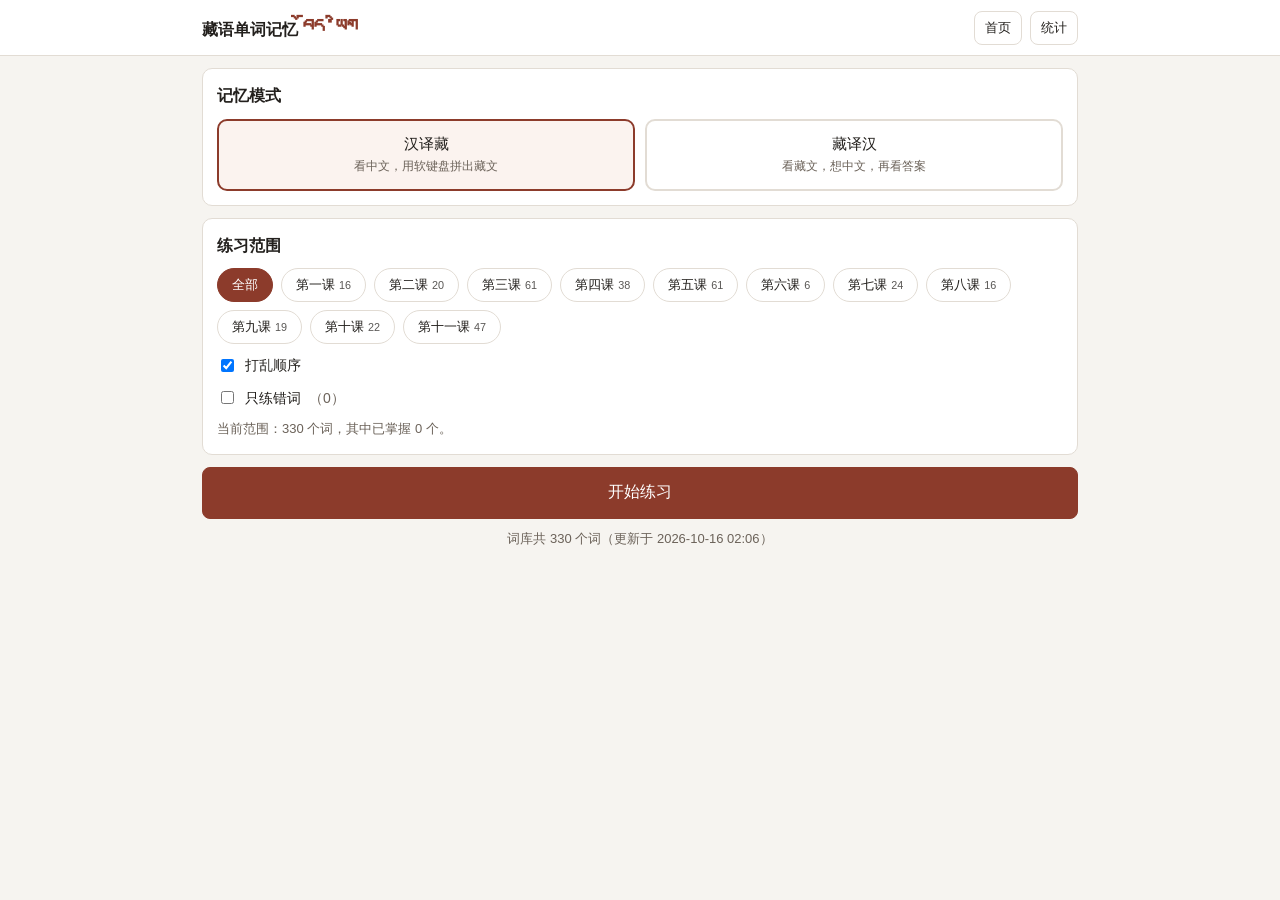
==== commit 4ada32cc: "以「藏文规则.md」为准重写规则表，并让录入页下拉框按规则联动过滤 ## 规则表  按用户新写的规则文档重写三张搭配表，并收窄两张组件表：  - 上加字 ར 由 17 个基字收到 12 个、ལ 收到 " ====
--- a/docs/index.html
+++ b/docs/index.html
@@ -447,7 +447,7 @@
 </main>
 
 <!-- 词库（由 update_wordbank.py 生成，不要手改） -->
-<script type="application/json" id="wordbank" data-bank-id="词库1016" data-generated-at="2026-10-16 00:51" data-count="330">
+<script type="application/json" id="wordbank" data-bank-id="词库1016" data-generated-at="2026-10-16 02:06" data-count="330">
 [
  {
   "id": "5bf718ed62",
@@ -8597,9 +8597,11 @@
   "components": [
    {
     "prefix": "",
-    "superscript": "ས",
-    "root": "ལ",
-    "subjoined": [],
+    "superscript": "",
+    "root": "ས",
+    "subjoined": [
+     "ལ"
+    ],
     "vowel": "ོ",
     "suffix": "བ",
     "suffix2": ""
@@ -8629,9 +8631,11 @@
   "components": [
    {
     "prefix": "",
-    "superscript": "ས",
-    "root": "ལ",
-    "subjoined": [],
+    "superscript": "",
+    "root": "ས",
+    "subjoined": [
+     "ལ"
+    ],
     "vowel": "ོ",
     "suffix": "བ",
     "suffix2": ""
@@ -8868,9 +8872,11 @@
    },
    {
     "prefix": "",
-    "superscript": "ས",
-    "root": "ལ",
-    "subjoined": [],
+    "superscript": "",
+    "root": "ས",
+    "subjoined": [
+     "ལ"
+    ],
     "vowel": "ོ",
     "suffix": "བ",
     "suffix2": ""
@@ -10020,11 +10026,11 @@
 // 基字（30 个常用辅音）
 var ROOTS = ('ཀཁགངཅཆཇཉཏཐདནཔཕབམཙཚཛཝཞཟའཡརལཤསཧཨ').split('');
 var SUPERSCRIPTS = 'རལས'.split('');
-var SUBJOINED = 'ཡརལཝཧ'.split('');
+var SUBJOINED = 'ཡརལཝ'.split('');
 var VOWELS = 'ིེོུ'.split('');
 var PREFIXES = 'གདབམའ'.split('');
 var SUFFIXES = ('གངདནབམའརལས').split('');
-var SUFFIX2S = 'སད'.split('');
+var SUFFIX2S = 'ས'.split('');
 
 var TSHEG = '་';          // U+0F0B
 var TSHEG_BSTAR = '༌';    // U+0F0C，看着一样但码点不同
@@ -10037,7 +10043,7 @@
 }
 var SUBJOINED_MAP = {};   // 基字 -> 下加形式（有上加字时用）
 ROOTS.forEach(function (c) { SUBJOINED_MAP[c] = toSubjoined(c); });
-var SUBJOINED_TAIL = {};  // 下加字下拉框的 5 个选项 -> 下加形式
+var SUBJOINED_TAIL = {};  // 下加字下拉框的 4 个选项 -> 下加形式
 SUBJOINED.forEach(function (c) { SUBJOINED_TAIL[c] = toSubjoined(c); });
 
 /** 把用户粘贴的藏文归一：tsheg bstar 换成标准 tsheg，并去掉首尾空白 */
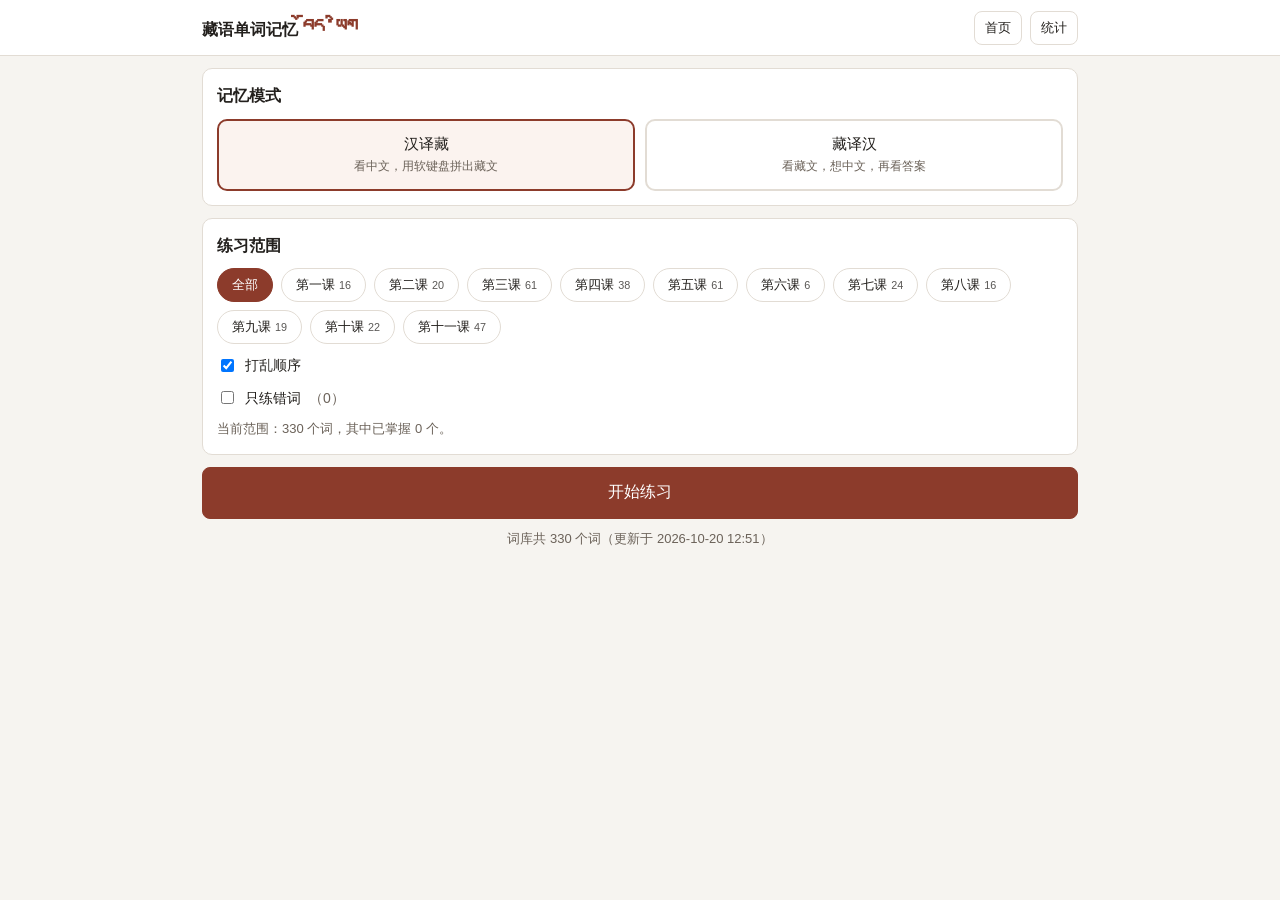
==== commit 7ad19253: "四项迭代：词库更新后不丢进度、手工排序、从词条派生、词尾标点新规则 ## 1. 词尾标点按字母决定（藏文规则）  原先 compose_word 无条件补 །。现在按词尾字母：   ཀ / ག → 不" ====
--- a/docs/index.html
+++ b/docs/index.html
@@ -447,7 +447,7 @@
 </main>
 
 <!-- 词库（由 update_wordbank.py 生成，不要手改） -->
-<script type="application/json" id="wordbank" data-bank-id="词库1016" data-generated-at="2026-10-16 02:06" data-count="330">
+<script type="application/json" id="wordbank" data-bank-id="词库1016" data-generated-at="2026-10-20 12:51" data-count="330">
 [
  {
   "id": "5bf718ed62",
@@ -471,8 +471,8 @@
   ]
  },
  {
-  "id": "736a9555e0",
-  "tibetan": "ང།",
+  "id": "42d373568b",
+  "tibetan": "ང་།",
   "meaning": "我",
   "tags": [
    "第一课"
@@ -855,8 +855,8 @@
   ]
  },
  {
-  "id": "c126dee4aa",
-  "tibetan": "ཉ་ག།",
+  "id": "2eb1c42441",
+  "tibetan": "ཉ་ག",
   "meaning": "藏两",
   "tags": [
    "第一课"
@@ -3902,8 +3902,8 @@
   ]
  },
  {
-  "id": "e63cb7949c",
-  "tibetan": "སྒོ་ང།",
+  "id": "f88fe25894",
+  "tibetan": "སྒོ་ང་།",
   "meaning": "蛋",
   "tags": [
    "第四课"
@@ -4429,8 +4429,8 @@
   ]
  },
  {
-  "id": "3b79a0262a",
-  "tibetan": "སྐྱ་ཀ།",
+  "id": "6df1e975ef",
+  "tibetan": "སྐྱ་ཀ",
   "meaning": "喜鹊",
   "tags": [
    "第五课"
@@ -4525,8 +4525,8 @@
   ]
  },
  {
-  "id": "570a81b2dc",
-  "tibetan": "ཀྲི་ག།",
+  "id": "aa7d7b16fa",
+  "tibetan": "ཀྲི་ག",
   "meaning": "细颈凹纹",
   "tags": [
    "第五课"
@@ -5941,8 +5941,8 @@
   ]
  },
  {
-  "id": "103d655201",
-  "tibetan": "སྲོག་ཤིང།",
+  "id": "35889e8f37",
+  "tibetan": "སྲོག་ཤིང་།",
   "meaning": "核心",
   "tags": [
    "第五课"
@@ -6019,8 +6019,8 @@
   ]
  },
  {
-  "id": "8353d61b56",
-  "tibetan": "སྐྲ་ཁང།",
+  "id": "456cf618c7",
+  "tibetan": "སྐྲ་ཁང་།",
   "meaning": "理发室",
   "tags": [
    "第六课"
@@ -6377,8 +6377,8 @@
   ]
  },
  {
-  "id": "df8816cabd",
-  "tibetan": "ཇ་ཁང།",
+  "id": "460ea20c53",
+  "tibetan": "ཇ་ཁང་།",
   "meaning": "茶馆",
   "tags": [
    "第七课"
@@ -6437,8 +6437,8 @@
   ]
  },
  {
-  "id": "92f59ab49d",
-  "tibetan": "ཉལ་ཁང།",
+  "id": "6db123c01b",
+  "tibetan": "ཉལ་ཁང་།",
   "meaning": "寝室",
   "tags": [
    "第七课"
@@ -6467,8 +6467,8 @@
   ]
  },
  {
-  "id": "49dbdf1222",
-  "tibetan": "ཆང་ཁང།",
+  "id": "8882b8814e",
+  "tibetan": "ཆང་ཁང་།",
   "meaning": "酒店、酒馆",
   "tags": [
    "第七课"
@@ -6527,8 +6527,8 @@
   ]
  },
  {
-  "id": "0d2353eb57",
-  "tibetan": "ཇ་ཆང།",
+  "id": "69ab096ef6",
+  "tibetan": "ཇ་ཆང་།",
   "meaning": "茶酒",
   "tags": [
    "第七课"
@@ -6587,8 +6587,8 @@
   ]
  },
  {
-  "id": "d915da049d",
-  "tibetan": "ཞལ་ལག།",
+  "id": "2715e4aad6",
+  "tibetan": "ཞལ་ལག",
   "meaning": "饭（敬）",
   "tags": [
    "第七课"
@@ -6677,8 +6677,8 @@
   ]
  },
  {
-  "id": "163dabd723",
-  "tibetan": "ལས་ཀ།",
+  "id": "02737b1c40",
+  "tibetan": "ལས་ཀ",
   "meaning": "工作、事",
   "tags": [
    "第七课"
@@ -6707,8 +6707,8 @@
   ]
  },
  {
-  "id": "ea1ac4cec3",
-  "tibetan": "ཚན་ཁག།",
+  "id": "65ee6f0a75",
+  "tibetan": "ཚན་ཁག",
   "meaning": "系、部门",
   "tags": [
    "第七课"
@@ -6836,8 +6836,8 @@
   ]
  },
  {
-  "id": "1dacb9d027",
-  "tibetan": "དེ་རིང།",
+  "id": "518001739e",
+  "tibetan": "དེ་རིང་།",
   "meaning": "今天",
   "tags": [
    "第七课"
@@ -6986,8 +6986,8 @@
   ]
  },
  {
-  "id": "d3386fed2c",
-  "tibetan": "ཚོགས་ཁང།",
+  "id": "acb60553a9",
+  "tibetan": "ཚོགས་ཁང་།",
   "meaning": "礼堂",
   "tags": [
    "第八课"
@@ -7414,8 +7414,8 @@
   ]
  },
  {
-  "id": "2740da22d4",
-  "tibetan": "ཐུང་ཐུང།",
+  "id": "7665606053",
+  "tibetan": "ཐུང་ཐུང་།",
   "meaning": "短",
   "tags": [
    "第九课"
@@ -7444,8 +7444,8 @@
   ]
  },
  {
-  "id": "3172ba614f",
-  "tibetan": "དུག་ལོག།",
+  "id": "fbf4a1cfd9",
+  "tibetan": "དུག་ལོག",
   "meaning": "衣服",
   "tags": [
    "第九课"
@@ -7534,8 +7534,8 @@
   ]
  },
  {
-  "id": "880bde4aef",
-  "tibetan": "བོད་ཡིག།",
+  "id": "e68393e179",
+  "tibetan": "བོད་ཡིག",
   "meaning": "藏文",
   "tags": [
    "第九课"
@@ -7564,8 +7564,8 @@
   ]
  },
  {
-  "id": "db489d5e95",
-  "tibetan": "ཆེ་ཆུང།",
+  "id": "69af407003",
+  "tibetan": "ཆེ་ཆུང་།",
   "meaning": "大小",
   "tags": [
    "第九课"
@@ -7594,8 +7594,8 @@
   ]
  },
  {
-  "id": "a7666f524e",
-  "tibetan": "མང་ཉུང།",
+  "id": "cee7d71954",
+  "tibetan": "མང་ཉུང་།",
   "meaning": "多少",
   "tags": [
    "第九课"
@@ -7926,8 +7926,8 @@
   ]
  },
  {
-  "id": "9a9c347ad9",
-  "tibetan": "དོན་དག།",
+  "id": "fb777265ac",
+  "tibetan": "དོན་དག",
   "meaning": "事情",
   "tags": [
    "第九课"
@@ -7956,8 +7956,8 @@
   ]
  },
  {
-  "id": "158d9eaa68",
-  "tibetan": "ཁྱིམ་ཚང།",
+  "id": "9619f621b3",
+  "tibetan": "ཁྱིམ་ཚང་།",
   "meaning": "家庭",
   "tags": [
    "第十课"
@@ -8118,8 +8118,8 @@
   ]
  },
  {
-  "id": "d543f320b3",
-  "tibetan": "དྲུང་ཡིག།",
+  "id": "7c77f0df7b",
+  "tibetan": "དྲུང་ཡིག",
   "meaning": "秘书",
   "tags": [
    "第十课"
@@ -8246,8 +8246,8 @@
   ]
  },
  {
-  "id": "1edb77e5bd",
-  "tibetan": "བྲང་ཁོག།",
+  "id": "8b0054cb86",
+  "tibetan": "བྲང་ཁོག",
   "meaning": "胸脯",
   "tags": [
    "第十课"
@@ -8338,8 +8338,8 @@
   ]
  },
  {
-  "id": "1bc673e274",
-  "tibetan": "སྤུས་ཀ།",
+  "id": "c5711ff771",
+  "tibetan": "སྤུས་ཀ",
   "meaning": "质量",
   "tags": [
    "第十课"
@@ -8494,8 +8494,8 @@
   ]
  },
  {
-  "id": "6598da13f9",
-  "tibetan": "མིག་སྐྱག།",
+  "id": "f396a1566d",
+  "tibetan": "མིག་སྐྱག",
   "meaning": "眼屎",
   "tags": [
    "第十课"
@@ -8556,8 +8556,8 @@
   ]
  },
  {
-  "id": "74191a6b7b",
-  "tibetan": "ཤིང་སྡོང།",
+  "id": "9a2624b7a0",
+  "tibetan": "ཤིང་སྡོང་།",
   "meaning": "树木",
   "tags": [
    "第十课"
@@ -8586,8 +8586,8 @@
   ]
  },
  {
-  "id": "96ec16044d",
-  "tibetan": "སློབ་ཕྲུག།",
+  "id": "5ab570dcf1",
+  "tibetan": "སློབ་ཕྲུག",
   "meaning": "学生",
   "tags": [
    "第十课"
@@ -8652,8 +8652,8 @@
   ]
  },
  {
-  "id": "39becf30f5",
-  "tibetan": "གཅིག།",
+  "id": "0ad1fb5c68",
+  "tibetan": "གཅིག",
   "meaning": "一",
   "tags": [
    "第十一课"
@@ -8914,8 +8914,8 @@
   ]
  },
  {
-  "id": "8b66966d92",
-  "tibetan": "དངུལ་ཁང།",
+  "id": "92ab4bda55",
+  "tibetan": "དངུལ་ཁང་།",
   "meaning": "银行",
   "tags": [
    "第十一课"
@@ -9218,8 +9218,8 @@
   ]
  },
  {
-  "id": "5571858e04",
-  "tibetan": "དཔྱིད་ཀ།",
+  "id": "fc3481b69e",
+  "tibetan": "དཔྱིད་ཀ",
   "meaning": "春天",
   "tags": [
    "第十一课"
@@ -9464,8 +9464,8 @@
   ]
  },
  {
-  "id": "aa82e632bc",
-  "tibetan": "མགོ་མཇུག།",
+  "id": "dfb4264c23",
+  "tibetan": "མགོ་མཇུག",
   "meaning": "首尾",
   "tags": [
    "第十一课"
@@ -9494,8 +9494,8 @@
   ]
  },
  {
-  "id": "3929bf540a",
-  "tibetan": "མདོ་སྦུག།",
+  "id": "e9be107243",
+  "tibetan": "མདོ་སྦུག",
   "meaning": "里外",
   "tags": [
    "第十一课"
@@ -9554,8 +9554,8 @@
   ]
  },
  {
-  "id": "364860991d",
-  "tibetan": "སྒང་འོག།",
+  "id": "5a5ab3e915",
+  "tibetan": "སྒང་འོག",
   "meaning": "上下",
   "tags": [
    "第十一课"
@@ -9674,8 +9674,8 @@
   ]
  },
  {
-  "id": "665456d5bc",
-  "tibetan": "མི་འདུག།",
+  "id": "042afb2437",
+  "tibetan": "མི་འདུག",
   "meaning": "没有",
   "tags": [
    "第十一课"
@@ -9916,8 +9916,8 @@
   ]
  },
  {
-  "id": "deae53c60c",
-  "tibetan": "བཅུ་གཅིག།",
+  "id": "af4fb32fdf",
+  "tibetan": "བཅུ་གཅིག",
   "meaning": "十一",
   "tags": [
    "第十一课"
@@ -10051,9 +10051,27 @@
   return String(s == null ? '' : s).replace(new RegExp(TSHEG_BSTAR, 'g'), TSHEG).trim();
 }
 
-/** 判定用的归一：再额外去掉词尾的 །（它是标点，不算拼写） */
+/** 判定用的归一：再额外去掉词尾的 །（它是标点，不算拼写）。
+ *
+ * 连同 ། 前面那个 ་ 一起去掉：ཀ/ག 结尾的词本来就不带 །，
+ * ང 结尾的写成 ང་།，归一后应当都是 ང，否则新旧词库混用时会误判。
+ */
 function normalizeForCompare(s) {
-  return normalizeText(s).replace(new RegExp(SHAD + '+$'), '');
+  return normalizeText(s).replace(new RegExp('་?' + SHAD + '+$'), '');
+}
+
+//: 这两个字母结尾的词语后面不写 །；ང 结尾要先写 ་ 再写 །。
+//: 和 tibetan.py 的 SHAD_ABSENT_AFTER / TSHEG_BEFORE_SHAD_AFTER 一致。
+var SHAD_ABSENT_AFTER = 'ཀག';
+var TSHEG_BEFORE_SHAD_AFTER = 'ང';
+
+/** 按词尾字母决定怎么收尾（tibetan.append_trailing_shad 的镜像） */
+function appendTrailingShad(word) {
+  if (!word) return word;
+  var last = word.charAt(word.length - 1);
+  if (SHAD_ABSENT_AFTER.indexOf(last) !== -1) return word;
+  if (TSHEG_BEFORE_SHAD_AFTER.indexOf(last) !== -1) return word + TSHEG + SHAD;
+  return word + SHAD;
 }
 
 function blankSyllable() {
@@ -10089,7 +10107,7 @@
     if (one) parts.push(one);
   });
   var word = parts.join(autoJoin === false ? '' : TSHEG);
-  if (word && trailingShad) word += SHAD;
+  if (word && trailingShad) word = appendTrailingShad(word);
   return word;
 }
 
@@ -10166,6 +10184,60 @@
 var store = loadStore();
 if (!store.words) store.words = {};
 if (!store.settings) store.settings = {};
+
+/* 换词库时把旧进度接过来。
+ *
+ * 词条的 id 是藏文文本的哈希，跟词库文件叫什么无关——换一份词库后，
+ * 同一个词的 id 不变，进度本来可以沿用。问题出在存储键里带着词库名：
+ * 一换名就找不到旧键了，页面看起来就是「进度清零」。
+ *
+ * 所以在第一次打开某个词库时，把同源下所有旧键里的进度合并过来：
+ *   * 只合并**当前词库里确实存在**的词条 id —— 别的词库的进度混不进来；
+ *   * 当前键里已有的记录优先，不会被旧数据覆盖。
+ *
+ * 合并只做一次，标记写在**独立的键**里，不能存进 store：
+ * 页面有「清空全部进度」，它会把 store 重置成空对象；标记若在 store 内，
+ * 一清空就失效，旧进度会立刻被重新导进来。
+ */
+var MIGRATED_KEY = 'zwjy-memory:migrated:' + (BANK_INFO.id || 'default');
+
+function migrateProgress() {
+  if (!storageOK) return;
+  try {
+    if (window.localStorage.getItem(MIGRATED_KEY)) return;   // 这个词库已经迁移过
+  } catch (e) {
+    return;
+  }
+
+  var ids = {};
+  BANK.forEach(function (w) { ids[w.id] = true; });
+
+  var merged = 0;
+  try {
+    var prefix = 'zwjy-memory:v1:';
+    for (var i = 0; i < window.localStorage.length; i++) {
+      var key = window.localStorage.key(i);
+      if (!key || key.indexOf(prefix) !== 0 || key === STORE_KEY) continue;
+
+      var old = null;
+      try { old = JSON.parse(window.localStorage.getItem(key)); } catch (e) { continue; }
+      if (!old || !old.words) continue;
+
+      Object.keys(old.words).forEach(function (id) {
+        if (!ids[id] || store.words[id]) return;   // 不在本词库 / 已有记录 → 跳过
+        store.words[id] = old.words[id];
+        merged += 1;
+      });
+    }
+  } catch (e) {
+    // 读不了 localStorage 就当作没有旧进度，不影响正常使用
+  }
+
+  if (merged) saveStore(store);
+  try { window.localStorage.setItem(MIGRATED_KEY, '1'); } catch (e) {}
+}
+
+migrateProgress();
 
 /** 每个词的记录：答对/答错次数、连对次数、上次作答时间 */
 function recordOf(id) {
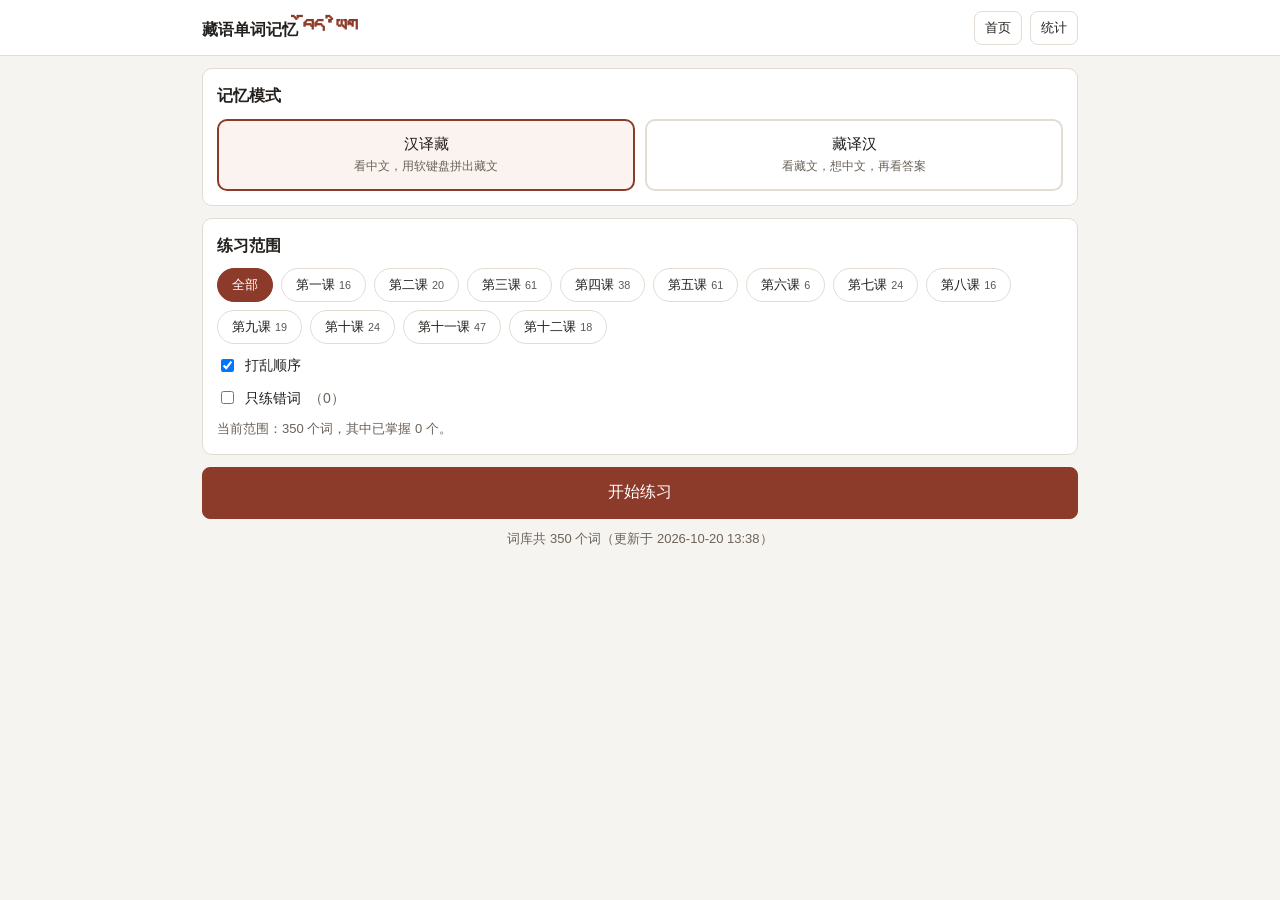
==== commit 28572c82: "词库换成「词库1020」：350 词、12 课 新增 20 条（第十二课 18 条、第十课多 2 条），删除 0，改动 2 条 （སྲུ་མོ / ཕྱག་ལས 只改了释义或标签，编号不变、进度保留）" ====
--- a/docs/index.html
+++ b/docs/index.html
@@ -14,7 +14,7 @@
   * 学习进度存在 localStorage（键名 zwjy-memory:v1）
 
   词库不要手改，用同目录的 update_wordbank.py 生成：
-      python update_wordbank.py 词库1016.json
+      python update_wordbank.py 词库1020.json
 
   注意：这段注释里刻意不写出 script 标签的字面样子，
   否则解析 HTML 的脚本（比如更新工具、测试脚手架）会把它当成真的标签。
@@ -447,7 +447,7 @@
 </main>
 
 <!-- 词库（由 update_wordbank.py 生成，不要手改） -->
-<script type="application/json" id="wordbank" data-bank-id="词库1016" data-generated-at="2026-10-20 12:51" data-count="330">
+<script type="application/json" id="wordbank" data-bank-id="词库1020" data-generated-at="2026-10-20 13:38" data-count="350">
 [
  {
   "id": "5bf718ed62",
@@ -5815,7 +5815,7 @@
  {
   "id": "259aadb31d",
   "tibetan": "སྲུ་མོ།",
-  "meaning": "姨妈",
+  "meaning": "姨妈、姨姨",
   "tags": [
    "第五课"
   ],
@@ -8152,7 +8152,7 @@
  {
   "id": "a6551ddfbd",
   "tibetan": "ཕྱག་ལས།",
-  "meaning": "工作、事情",
+  "meaning": "工作、事情（敬）",
   "tags": [
    "第十课"
   ],
@@ -8652,6 +8652,70 @@
   ]
  },
  {
+  "id": "6820ea2231",
+  "tibetan": "སློབ་ཆས།",
+  "meaning": "学具",
+  "tags": [
+   "第十课"
+  ],
+  "autoJoin": true,
+  "trailingShad": true,
+  "components": [
+   {
+    "prefix": "",
+    "superscript": "",
+    "root": "ས",
+    "subjoined": [
+     "ལ"
+    ],
+    "vowel": "ོ",
+    "suffix": "བ",
+    "suffix2": ""
+   },
+   {
+    "prefix": "",
+    "superscript": "",
+    "root": "ཆ",
+    "subjoined": [],
+    "vowel": "",
+    "suffix": "ས",
+    "suffix2": ""
+   }
+  ]
+ },
+ {
+  "id": "cad9400a76",
+  "tibetan": "ནམ་རྒྱུན།",
+  "meaning": "平时",
+  "tags": [
+   "第十课"
+  ],
+  "autoJoin": true,
+  "trailingShad": true,
+  "components": [
+   {
+    "prefix": "",
+    "superscript": "",
+    "root": "ན",
+    "subjoined": [],
+    "vowel": "",
+    "suffix": "མ",
+    "suffix2": ""
+   },
+   {
+    "prefix": "",
+    "superscript": "ར",
+    "root": "ག",
+    "subjoined": [
+     "ཡ"
+    ],
+    "vowel": "ུ",
+    "suffix": "ན",
+    "suffix2": ""
+   }
+  ]
+ },
+ {
   "id": "0ad1fb5c68",
   "tibetan": "གཅིག",
   "meaning": "一",
@@ -10001,6 +10065,579 @@
     "subjoined": [],
     "vowel": "ུ",
     "suffix": "མ",
+    "suffix2": ""
+   }
+  ]
+ },
+ {
+  "id": "7f217b340a",
+  "tibetan": "ཟི་ཁྲོན།",
+  "meaning": "四川",
+  "tags": [
+   "第十二课"
+  ],
+  "autoJoin": true,
+  "trailingShad": true,
+  "components": [
+   {
+    "prefix": "",
+    "superscript": "",
+    "root": "ཟ",
+    "subjoined": [],
+    "vowel": "ི",
+    "suffix": "",
+    "suffix2": ""
+   },
+   {
+    "prefix": "",
+    "superscript": "",
+    "root": "ཁ",
+    "subjoined": [
+     "ར"
+    ],
+    "vowel": "ོ",
+    "suffix": "ན",
+    "suffix2": ""
+   }
+  ]
+ },
+ {
+  "id": "62aaff40b6",
+  "tibetan": "པེ་ཅིན།",
+  "meaning": "北京",
+  "tags": [
+   "第十二课"
+  ],
+  "autoJoin": true,
+  "trailingShad": true,
+  "components": [
+   {
+    "prefix": "",
+    "superscript": "",
+    "root": "པ",
+    "subjoined": [],
+    "vowel": "ེ",
+    "suffix": "",
+    "suffix2": ""
+   },
+   {
+    "prefix": "",
+    "superscript": "",
+    "root": "ཅ",
+    "subjoined": [],
+    "vowel": "ི",
+    "suffix": "ན",
+    "suffix2": ""
+   }
+  ]
+ },
+ {
+  "id": "718866a1da",
+  "tibetan": "ཧྲང་ཧད།",
+  "meaning": "上海",
+  "tags": [
+   "第十二课"
+  ],
+  "autoJoin": true,
+  "trailingShad": true,
+  "components": [
+   {
+    "prefix": "",
+    "superscript": "",
+    "root": "ཧ",
+    "subjoined": [
+     "ར"
+    ],
+    "vowel": "",
+    "suffix": "ང",
+    "suffix2": ""
+   },
+   {
+    "prefix": "",
+    "superscript": "",
+    "root": "ཧ",
+    "subjoined": [],
+    "vowel": "",
+    "suffix": "ད",
+    "suffix2": ""
+   }
+  ]
+ },
+ {
+  "id": "e181f266e3",
+  "tibetan": "ཤིན་ཅང་།",
+  "meaning": "新疆",
+  "tags": [
+   "第十二课"
+  ],
+  "autoJoin": true,
+  "trailingShad": true,
+  "components": [
+   {
+    "prefix": "",
+    "superscript": "",
+    "root": "ཤ",
+    "subjoined": [],
+    "vowel": "ི",
+    "suffix": "ན",
+    "suffix2": ""
+   },
+   {
+    "prefix": "",
+    "superscript": "",
+    "root": "ཅ",
+    "subjoined": [],
+    "vowel": "",
+    "suffix": "ང",
+    "suffix2": ""
+   }
+  ]
+ },
+ {
+  "id": "53664ce17f",
+  "tibetan": "ནག་ཆུ།",
+  "meaning": "那曲",
+  "tags": [
+   "第十二课"
+  ],
+  "autoJoin": true,
+  "trailingShad": true,
+  "components": [
+   {
+    "prefix": "",
+    "superscript": "",
+    "root": "ན",
+    "subjoined": [],
+    "vowel": "",
+    "suffix": "ག",
+    "suffix2": ""
+   },
+   {
+    "prefix": "",
+    "superscript": "",
+    "root": "ཆ",
+    "subjoined": [],
+    "vowel": "ུ",
+    "suffix": "",
+    "suffix2": ""
+   }
+  ]
+ },
+ {
+  "id": "ba5d560de2",
+  "tibetan": "གཞིས་ཀ་རྩེ།",
+  "meaning": "日喀则",
+  "tags": [
+   "第十二课"
+  ],
+  "autoJoin": true,
+  "trailingShad": true,
+  "components": [
+   {
+    "prefix": "ག",
+    "superscript": "",
+    "root": "ཞ",
+    "subjoined": [],
+    "vowel": "ི",
+    "suffix": "ས",
+    "suffix2": ""
+   },
+   {
+    "prefix": "",
+    "superscript": "",
+    "root": "ཀ",
+    "subjoined": [],
+    "vowel": "",
+    "suffix": "",
+    "suffix2": ""
+   },
+   {
+    "prefix": "",
+    "superscript": "ར",
+    "root": "ཙ",
+    "subjoined": [],
+    "vowel": "ེ",
+    "suffix": "",
+    "suffix2": ""
+   }
+  ]
+ },
+ {
+  "id": "6884fda740",
+  "tibetan": "རྨོ་བོ་ལགས།",
+  "meaning": "奶奶",
+  "tags": [
+   "第十二课"
+  ],
+  "autoJoin": true,
+  "trailingShad": true,
+  "components": [
+   {
+    "prefix": "",
+    "superscript": "ར",
+    "root": "མ",
+    "subjoined": [],
+    "vowel": "ོ",
+    "suffix": "",
+    "suffix2": ""
+   },
+   {
+    "prefix": "",
+    "superscript": "",
+    "root": "བ",
+    "subjoined": [],
+    "vowel": "ོ",
+    "suffix": "",
+    "suffix2": ""
+   },
+   {
+    "prefix": "",
+    "superscript": "",
+    "root": "ལ",
+    "subjoined": [],
+    "vowel": "",
+    "suffix": "ག",
+    "suffix2": "ས"
+   }
+  ]
+ },
+ {
+  "id": "cfaf803304",
+  "tibetan": "གཅུང་པོ།",
+  "meaning": "弟弟",
+  "tags": [
+   "第十二课"
+  ],
+  "autoJoin": true,
+  "trailingShad": true,
+  "components": [
+   {
+    "prefix": "ག",
+    "superscript": "",
+    "root": "ཅ",
+    "subjoined": [],
+    "vowel": "ུ",
+    "suffix": "ང",
+    "suffix2": ""
+   },
+   {
+    "prefix": "",
+    "superscript": "",
+    "root": "པ",
+    "subjoined": [],
+    "vowel": "ོ",
+    "suffix": "",
+    "suffix2": ""
+   }
+  ]
+ },
+ {
+  "id": "e1a721e30d",
+  "tibetan": "གཅེན་མོ།",
+  "meaning": "姐姐",
+  "tags": [
+   "第十二课"
+  ],
+  "autoJoin": true,
+  "trailingShad": true,
+  "components": [
+   {
+    "prefix": "ག",
+    "superscript": "",
+    "root": "ཅ",
+    "subjoined": [],
+    "vowel": "ེ",
+    "suffix": "ན",
+    "suffix2": ""
+   },
+   {
+    "prefix": "",
+    "superscript": "",
+    "root": "མ",
+    "subjoined": [],
+    "vowel": "ོ",
+    "suffix": "",
+    "suffix2": ""
+   }
+  ]
+ },
+ {
+  "id": "3320c762d3",
+  "tibetan": "ཨ་ནེ།",
+  "meaning": "姑母",
+  "tags": [
+   "第十二课"
+  ],
+  "autoJoin": true,
+  "trailingShad": true,
+  "components": [
+   {
+    "prefix": "",
+    "superscript": "",
+    "root": "ཨ",
+    "subjoined": [],
+    "vowel": "",
+    "suffix": "",
+    "suffix2": ""
+   },
+   {
+    "prefix": "",
+    "superscript": "",
+    "root": "ན",
+    "subjoined": [],
+    "vowel": "ེ",
+    "suffix": "",
+    "suffix2": ""
+   }
+  ]
+ },
+ {
+  "id": "8e058bca5c",
+  "tibetan": "ཨ་ཞང་།",
+  "meaning": "舅舅",
+  "tags": [
+   "第十二课"
+  ],
+  "autoJoin": true,
+  "trailingShad": true,
+  "components": [
+   {
+    "prefix": "",
+    "superscript": "",
+    "root": "ཨ",
+    "subjoined": [],
+    "vowel": "",
+    "suffix": "",
+    "suffix2": ""
+   },
+   {
+    "prefix": "",
+    "superscript": "",
+    "root": "ཞ",
+    "subjoined": [],
+    "vowel": "",
+    "suffix": "ང",
+    "suffix2": ""
+   }
+  ]
+ },
+ {
+  "id": "4db2e56d18",
+  "tibetan": "སློབ་ཆུང་།",
+  "meaning": "小学",
+  "tags": [
+   "第十二课"
+  ],
+  "autoJoin": true,
+  "trailingShad": true,
+  "components": [
+   {
+    "prefix": "",
+    "superscript": "",
+    "root": "ས",
+    "subjoined": [
+     "ལ"
+    ],
+    "vowel": "ོ",
+    "suffix": "བ",
+    "suffix2": ""
+   },
+   {
+    "prefix": "",
+    "superscript": "",
+    "root": "ཆ",
+    "subjoined": [],
+    "vowel": "ུ",
+    "suffix": "ང",
+    "suffix2": ""
+   }
+  ]
+ },
+ {
+  "id": "072a2880e1",
+  "tibetan": "སློབ་འབྲིང་།",
+  "meaning": "中学",
+  "tags": [
+   "第十二课"
+  ],
+  "autoJoin": true,
+  "trailingShad": true,
+  "components": [
+   {
+    "prefix": "",
+    "superscript": "",
+    "root": "ས",
+    "subjoined": [
+     "ལ"
+    ],
+    "vowel": "ོ",
+    "suffix": "བ",
+    "suffix2": ""
+   },
+   {
+    "prefix": "འ",
+    "superscript": "",
+    "root": "བ",
+    "subjoined": [
+     "ར"
+    ],
+    "vowel": "ི",
+    "suffix": "ང",
+    "suffix2": ""
+   }
+  ]
+ },
+ {
+  "id": "c15e595227",
+  "tibetan": "བཟོ་གྲྭ།",
+  "meaning": "工厂",
+  "tags": [
+   "第十二课"
+  ],
+  "autoJoin": true,
+  "trailingShad": true,
+  "components": [
+   {
+    "prefix": "བ",
+    "superscript": "",
+    "root": "ཟ",
+    "subjoined": [],
+    "vowel": "ོ",
+    "suffix": "",
+    "suffix2": ""
+   },
+   {
+    "prefix": "",
+    "superscript": "",
+    "root": "ག",
+    "subjoined": [
+     "ར",
+     "ཝ"
+    ],
+    "vowel": "",
+    "suffix": "",
+    "suffix2": ""
+   }
+  ]
+ },
+ {
+  "id": "12fa8a2015",
+  "tibetan": "བཟོ་ལས།",
+  "meaning": "工业",
+  "tags": [
+   "第十二课"
+  ],
+  "autoJoin": true,
+  "trailingShad": true,
+  "components": [
+   {
+    "prefix": "བ",
+    "superscript": "",
+    "root": "ཟ",
+    "subjoined": [],
+    "vowel": "ོ",
+    "suffix": "",
+    "suffix2": ""
+   },
+   {
+    "prefix": "",
+    "superscript": "",
+    "root": "ལ",
+    "subjoined": [],
+    "vowel": "",
+    "suffix": "ས",
+    "suffix2": ""
+   }
+  ]
+ },
+ {
+  "id": "ad04fced45",
+  "tibetan": "ཞིང་ལས།",
+  "meaning": "农业",
+  "tags": [
+   "第十二课"
+  ],
+  "autoJoin": true,
+  "trailingShad": true,
+  "components": [
+   {
+    "prefix": "",
+    "superscript": "",
+    "root": "ཞ",
+    "subjoined": [],
+    "vowel": "ི",
+    "suffix": "ང",
+    "suffix2": ""
+   },
+   {
+    "prefix": "",
+    "superscript": "",
+    "root": "ལ",
+    "subjoined": [],
+    "vowel": "",
+    "suffix": "ས",
+    "suffix2": ""
+   }
+  ]
+ },
+ {
+  "id": "478c8ecf1f",
+  "tibetan": "འབྲོག་ལས།",
+  "meaning": "牧业",
+  "tags": [
+   "第十二课"
+  ],
+  "autoJoin": true,
+  "trailingShad": true,
+  "components": [
+   {
+    "prefix": "འ",
+    "superscript": "",
+    "root": "བ",
+    "subjoined": [
+     "ར"
+    ],
+    "vowel": "ོ",
+    "suffix": "ག",
+    "suffix2": ""
+   },
+   {
+    "prefix": "",
+    "superscript": "",
+    "root": "ལ",
+    "subjoined": [],
+    "vowel": "",
+    "suffix": "ས",
+    "suffix2": ""
+   }
+  ]
+ },
+ {
+  "id": "58d0e36912",
+  "tibetan": "ནགས་ལས།",
+  "meaning": "林业",
+  "tags": [
+   "第十二课"
+  ],
+  "autoJoin": true,
+  "trailingShad": true,
+  "components": [
+   {
+    "prefix": "",
+    "superscript": "",
+    "root": "ན",
+    "subjoined": [],
+    "vowel": "",
+    "suffix": "ག",
+    "suffix2": "ས"
+   },
+   {
+    "prefix": "",
+    "superscript": "",
+    "root": "ལ",
+    "subjoined": [],
+    "vowel": "",
+    "suffix": "ས",
     "suffix2": ""
    }
   ]
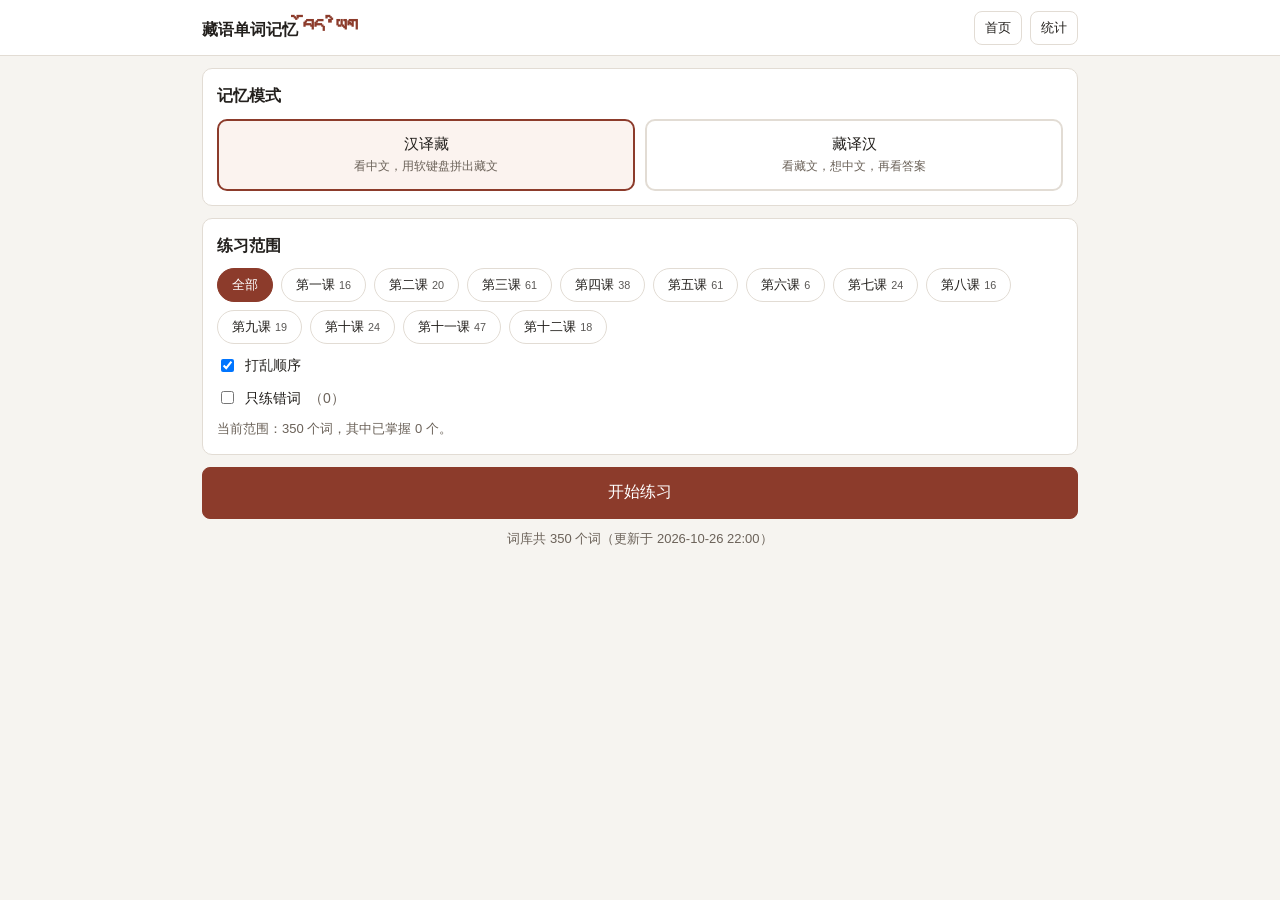
==== commit ef936bcf: "判题改按组件比对；新增藏文词典序导出并生成期末词汇文档 ## 1. 汉译藏的判题反馈：逐字 → 逐组件  老做法是 charDiff，按**字符位置**逐字比对。藏文是拼出来的：少写一个上加字， 后面" ====
--- a/docs/index.html
+++ b/docs/index.html
@@ -14,7 +14,7 @@
   * 学习进度存在 localStorage（键名 zwjy-memory:v1）
 
   词库不要手改，用同目录的 update_wordbank.py 生成：
-      python update_wordbank.py 词库1020.json
+      python update_wordbank.py 期末词汇库.json
 
   注意：这段注释里刻意不写出 script 标签的字面样子，
   否则解析 HTML 的脚本（比如更新工具、测试脚手架）会把它当成真的标签。
@@ -447,7 +447,7 @@
 </main>
 
 <!-- 词库（由 update_wordbank.py 生成，不要手改） -->
-<script type="application/json" id="wordbank" data-bank-id="词库1020" data-generated-at="2026-10-20 13:38" data-count="350">
+<script type="application/json" id="wordbank" data-bank-id="词库1020" data-generated-at="2026-10-26 22:00" data-count="350">
 [
  {
   "id": "5bf718ed62",
@@ -11227,23 +11227,98 @@
 /* --------------------------------------------------------------------------
    八、判分
    -------------------------------------------------------------------------- */
-function charDiff(userText, targetText) {
-  /* 逐字对比：返回两行 HTML —— 用户写的、和正确答案的。
-     长度不一致时以长的那边为准，缺少的位置标成「缺失」。 */
-  var u = userText, t = targetText;
-  var n = Math.max(u.length, t.length);
-  var uHtml = '', tHtml = '';
+/* 判题反馈：按**组件**对比，不按字符位置。
+ *
+ * 早先是逐字比对（charDiff）。藏文是拼出来的：少写一个上加字，后面所有字符
+ * 都会整体错位——于是正确的部分被标红，而错位之后偶然对上的字符反而标绿，
+ * 反馈完全没法看。
+ *
+ * 网页里用户拼的答案和目标词都存着现成的组件（前加字/上加字/基字/…），
+ * 直接逐组件比较最准，也正好对应「哪一部分拼错了」。
+ *
+ * 颜色沿用原来的约定：
+ *   c-ok    对上了
+ *   c-bad   你写的这一部分不对
+ *   c-miss  答案里有、你没写（浅红）
+ */
+
+/** 一个音节里各组件用于比较的值。下加字保留成数组，按层比较。 */
+function componentValues(syl) {
+  syl = syl || {};
+  return {
+    prefix: syl.prefix || '',
+    superscript: syl.superscript || '',
+    root: syl.root || '',
+    subjoined: (syl.subjoined || []).slice(),
+    vowel: syl.vowel || '',
+    suffix: syl.suffix || '',
+    suffix2: syl.suffix2 || ''
+  };
+}
+
+/** 取某个部件在另一份组件里的对应值；对方没有这一层时返回 null。 */
+function counterpartValue(values, part) {
+  if (!values) return null;
+  if (part.key === 'subjoined') {
+    var list = values.subjoined || [];
+    return part.index < list.length ? list[part.index] : null;
+  }
+  return values[part.key] || '';
+}
+
+/** 把一个音节拆成「输出顺序」的若干部件，每段都是界面上可高亮的一片字符。 */
+function syllableParts(syl) {
+  if (!syl || !syl.root) return [];
+  var parts = [];
+
+  if (syl.prefix) parts.push({ key: 'prefix', text: syl.prefix });
+  if (syl.superscript) {
+    // 有上加字时，基字在输出里是下加形式，但比较用的仍是基字本身
+    parts.push({ key: 'superscript', text: syl.superscript });
+    parts.push({ key: 'root', text: SUBJOINED_MAP[syl.root] || syl.root });
+  } else {
+    parts.push({ key: 'root', text: syl.root });
+  }
+  (syl.subjoined || []).forEach(function (letter, index) {
+    parts.push({ key: 'subjoined', index: index, text: SUBJOINED_TAIL[letter] || letter });
+  });
+  if (syl.vowel) parts.push({ key: 'vowel', text: syl.vowel });
+  if (syl.suffix) parts.push({ key: 'suffix', text: syl.suffix });
+  if (syl.suffix2) parts.push({ key: 'suffix2', text: syl.suffix2 });
+  return parts;
+}
+
+/** 渲染一个音节，每个组件按「和对方是否一致」着色。 */
+function partsHtml(syl, otherValues, okClass, badClass) {
+  var values = componentValues(syl);
+  return syllableParts(syl).map(function (part) {
+    var same = counterpartValue(values, part) === counterpartValue(otherValues, part);
+    return '<span class="' + (same ? okClass : badClass) + '">' + esc(part.text) + '</span>';
+  }).join('');
+}
+
+/**
+ * 逐个音节、逐个组件对比，返回两行 HTML（用户写的 / 正确答案）。
+ * 末尾的 ། 不参与展示——它是标点，不是拼写。
+ */
+function componentDiff(userSyllables, targetSyllables, autoJoin) {
+  var users = userSyllables || [];
+  var targets = targetSyllables || [];
+  var sep = autoJoin === false ? '' : TSHEG;
+  var n = Math.max(users.length, targets.length);
+  var userHtml = [], targetHtml = [];
+
   for (var i = 0; i < n; i++) {
-    var uc = u[i], tc = t[i];
-    if (uc === tc) {
-      uHtml += '<span class="c-ok">' + esc(uc) + '</span>';
-      tHtml += '<span class="c-ok">' + esc(tc) + '</span>';
-    } else {
-      if (uc) uHtml += '<span class="c-bad">' + esc(uc) + '</span>';
-      if (tc) tHtml += '<span class="c-miss">' + esc(tc) + '</span>';
-    }
+    var mine = users[i];
+    var theirs = targets[i];
+    userHtml.push(mine
+      ? partsHtml(mine, componentValues(theirs), 'c-ok', 'c-bad')
+      : '');
+    targetHtml.push(theirs
+      ? partsHtml(theirs, componentValues(mine), 'c-ok', 'c-miss')
+      : '');
   }
-  return { user: uHtml, target: tHtml };
+  return { user: userHtml.join(sep), target: targetHtml.join(sep) };
 }
 
 function esc(s) {
@@ -11314,7 +11389,8 @@
   var w = session.current;
   var userRaw = composeWord(answers, w.autoJoin !== false, w.trailingShad !== false);
   var correct = normalizeForCompare(userRaw) === normalizeForCompare(w.tibetan);
-  finishAnswer(correct, userRaw, w);
+  // 把用户拼出来的组件也传下去——判错时要按组件标色，只靠合成后的文本没法定
+  finishAnswer(correct, userRaw, w, answers.slice());
 }
 
 function gradeBo2Zh() {
@@ -11323,7 +11399,7 @@
   finishAnswer(meaningMatches(typed, w.meaning), typed, w);
 }
 
-function finishAnswer(correct, userRaw, w) {
+function finishAnswer(correct, userRaw, w, userSyllables) {
   // 正确率只算每个词的**第一次**作答：同一个词后面重来几次都不再计分，
   // 否则一个难词会把自己的正确率压低好几倍。
   var counted = !session.attempted[w.id];
@@ -11333,6 +11409,7 @@
   }
   session.answered += 1;
   session.lastUserRaw = userRaw || '';
+  session.lastUserSyllables = userSyllables || [];
   session.lastCounted = counted;   // 改判时要靠它决定动不动统计
   markAnswer(w.id, correct);
 
@@ -11343,7 +11420,7 @@
     session.missedIds[w.id] = true;
   }
 
-  renderFeedback(correct, userRaw, w);
+  renderFeedback(correct, userRaw, w, userSyllables);
 }
 
 /** 藏译汉判错时的「其实我答对了」：把这次答错改成答对。
@@ -11375,10 +11452,10 @@
   }
   delete session.missedIds[w.id];
 
-  renderFeedback(true, session.lastUserRaw, w);
+  renderFeedback(true, session.lastUserRaw, w, session.lastUserSyllables);
 }
 
-function renderFeedback(correct, userRaw, w) {
+function renderFeedback(correct, userRaw, w, userSyllables) {
   var fb = document.getElementById('feedback-area');
   fb.classList.remove('hidden');
   fb.className = 'feedback ' + (correct ? 'ok' : 'err');
@@ -11390,7 +11467,7 @@
   fb.appendChild(title);
 
   if (settings.mode === 'zh2bo') {
-    var diff = charDiff(normalizeForCompare(userRaw), normalizeForCompare(w.tibetan));
+    var diff = componentDiff(userSyllables, w.components, w.autoJoin !== false);
     var box = document.createElement('div');
     if (correct) {
       box.innerHTML = '<div class="diff">' + diff.target + '</div>';
@@ -11665,6 +11742,9 @@
   meaningAlternatives: meaningAlternatives,
   normalizeChinese: normalizeChinese,
   meaningMatches: meaningMatches,
+  syllableParts: syllableParts,
+  componentValues: componentValues,
+  componentDiff: componentDiff,
   SUBJOINED_MAP: SUBJOINED_MAP,
   SUBJOINED_TAIL: SUBJOINED_TAIL,
   ROOTS: ROOTS, SUPERSCRIPTS: SUPERSCRIPTS, SUBJOINED: SUBJOINED,
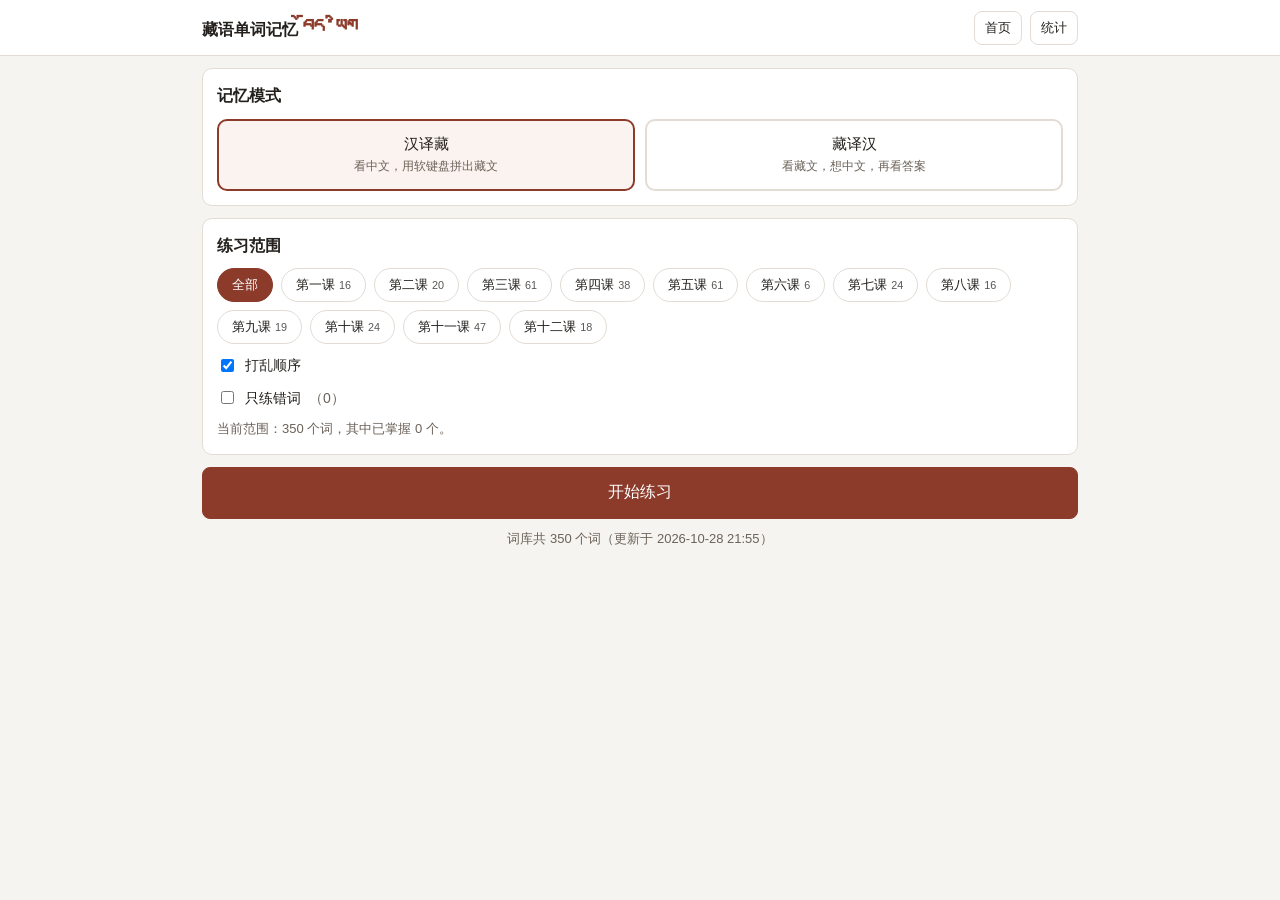
==== commit e637ef23: "词尾 ཤད 规则补全：只作用于裸基字，带上下加字的一律加 ། 先前的实现只看最后一个字符，带元音符号的词全被漏掉（གོ 只看到 ོ）。 补上元音处理后，用户进一步澄清：**带上加字/下加字的音节不该套" ====
--- a/docs/index.html
+++ b/docs/index.html
@@ -447,7 +447,7 @@
 </main>
 
 <!-- 词库（由 update_wordbank.py 生成，不要手改） -->
-<script type="application/json" id="wordbank" data-bank-id="词库1020" data-generated-at="2026-10-26 22:00" data-count="350">
+<script type="application/json" id="wordbank" data-bank-id="词库1020" data-generated-at="2026-10-28 21:55" data-count="350">
 [
  {
   "id": "5bf718ed62",
@@ -1445,8 +1445,8 @@
   ]
  },
  {
-  "id": "8dad0ce7de",
-  "tibetan": "གོ།",
+  "id": "8bc3c710ed",
+  "tibetan": "གོ",
   "meaning": "听到",
   "tags": [
    "第三课"
@@ -1466,8 +1466,8 @@
   ]
  },
  {
-  "id": "25205d1b84",
-  "tibetan": "ངུ།",
+  "id": "2c6871a5f9",
+  "tibetan": "ངུ་།",
   "meaning": "哭（现、未）",
   "tags": [
    "第三课"
@@ -1508,8 +1508,8 @@
   ]
  },
  {
-  "id": "de0280bd63",
-  "tibetan": "ངོ།",
+  "id": "317bbca22d",
+  "tibetan": "ངོ་།",
   "meaning": "脸",
   "tags": [
    "第三课"
@@ -2387,8 +2387,8 @@
   ]
  },
  {
-  "id": "70001975ab",
-  "tibetan": "ལུ་གུ།",
+  "id": "12983a0558",
+  "tibetan": "ལུ་གུ",
   "meaning": "羊羔",
   "tags": [
    "第三课"
@@ -2687,8 +2687,8 @@
   ]
  },
  {
-  "id": "7813ac1ba7",
-  "tibetan": "ཡི་གེ།",
+  "id": "d9b77a53c4",
+  "tibetan": "ཡི་གེ",
   "meaning": "字、信",
   "tags": [
    "第三课"
@@ -5523,8 +5523,8 @@
   ]
  },
  {
-  "id": "8d9caa9f73",
-  "tibetan": "སྨྱུ་གུ།",
+  "id": "c582216540",
+  "tibetan": "སྨྱུ་གུ",
   "meaning": "笔",
   "tags": [
    "第五课"
@@ -5555,8 +5555,8 @@
   ]
  },
  {
-  "id": "8b60bd63f2",
-  "tibetan": "མྱུ་གུ།",
+  "id": "3e0e8c7d83",
+  "tibetan": "མྱུ་གུ",
   "meaning": "芽、幼苗",
   "tags": [
    "第五课"
@@ -5619,8 +5619,8 @@
   ]
  },
  {
-  "id": "5483e317aa",
-  "tibetan": "ཀྲུང་གོ།",
+  "id": "cffb12f9ff",
+  "tibetan": "ཀྲུང་གོ",
   "meaning": "中国",
   "tags": [
    "第五课"
@@ -5781,8 +5781,8 @@
   ]
  },
  {
-  "id": "ccc2fee6cf",
-  "tibetan": "ཕྲུ་གུ།",
+  "id": "ee9360f723",
+  "tibetan": "ཕྲུ་གུ",
   "meaning": "孩子",
   "tags": [
    "第五课"
@@ -8494,8 +8494,8 @@
   ]
  },
  {
-  "id": "f396a1566d",
-  "tibetan": "མིག་སྐྱག",
+  "id": "6598da13f9",
+  "tibetan": "མིག་སྐྱག།",
   "meaning": "眼屎",
   "tags": [
    "第十课"
@@ -8556,8 +8556,8 @@
   ]
  },
  {
-  "id": "9a2624b7a0",
-  "tibetan": "ཤིང་སྡོང་།",
+  "id": "74191a6b7b",
+  "tibetan": "ཤིང་སྡོང།",
   "meaning": "树木",
   "tags": [
    "第十课"
@@ -8586,8 +8586,8 @@
   ]
  },
  {
-  "id": "5ab570dcf1",
-  "tibetan": "སློབ་ཕྲུག",
+  "id": "96ec16044d",
+  "tibetan": "སློབ་ཕྲུག།",
   "meaning": "学生",
   "tags": [
    "第十课"
@@ -8844,8 +8844,8 @@
   ]
  },
  {
-  "id": "6f0f677493",
-  "tibetan": "དགུ།",
+  "id": "f201c366ff",
+  "tibetan": "དགུ",
   "meaning": "九",
   "tags": [
    "第十一课"
@@ -9558,8 +9558,8 @@
   ]
  },
  {
-  "id": "e9be107243",
-  "tibetan": "མདོ་སྦུག",
+  "id": "3929bf540a",
+  "tibetan": "མདོ་སྦུག།",
   "meaning": "里外",
   "tags": [
    "第十一课"
@@ -10454,8 +10454,8 @@
   ]
  },
  {
-  "id": "072a2880e1",
-  "tibetan": "སློབ་འབྲིང་།",
+  "id": "a523ba7b40",
+  "tibetan": "སློབ་འབྲིང།",
   "meaning": "中学",
   "tags": [
    "第十二课"
@@ -10702,10 +10702,33 @@
 var SHAD_ABSENT_AFTER = 'ཀག';
 var TSHEG_BEFORE_SHAD_AFTER = 'ང';
 
+/** 取词尾的**字母**：跳过结尾的元音符号，并把下加形式换算回正常形式。
+ *  གོ 的字母是 ག；སྐུ 剥掉 ུ 后是 ྐ，要换算回 ཀ。 */
+function finalLetter(text) {
+  var stripped = String(text || '').replace(/[ཱ-ཽ]+$/, '');
+  if (!stripped) return '';
+  var last = stripped.charAt(stripped.length - 1);
+  var code = last.charCodeAt(0);
+  if (code >= 0x0F90 && code <= 0x0FBC) return String.fromCharCode(code - 0x50);
+  return last;
+}
+
+/** 最后一个音节里有没有上加字/下加字（基字会写成下加形式 U+0F90–U+0FBC）。
+ *  有的话一律加 །，不适用 ཀ/ག/ང 的规则：སྐུ། ལྔ། སྒོ། */
+function hasStack(word) {
+  var tail = String(word || '').split(TSHEG).pop();
+  for (var i = 0; i < tail.length; i++) {
+    var code = tail.charCodeAt(i);
+    if (code >= 0x0F90 && code <= 0x0FBC) return true;
+  }
+  return false;
+}
+
 /** 按词尾字母决定怎么收尾（tibetan.append_trailing_shad 的镜像） */
 function appendTrailingShad(word) {
   if (!word) return word;
-  var last = word.charAt(word.length - 1);
+  if (hasStack(word)) return word + SHAD;
+  var last = finalLetter(word);
   if (SHAD_ABSENT_AFTER.indexOf(last) !== -1) return word;
   if (TSHEG_BEFORE_SHAD_AFTER.indexOf(last) !== -1) return word + TSHEG + SHAD;
   return word + SHAD;
